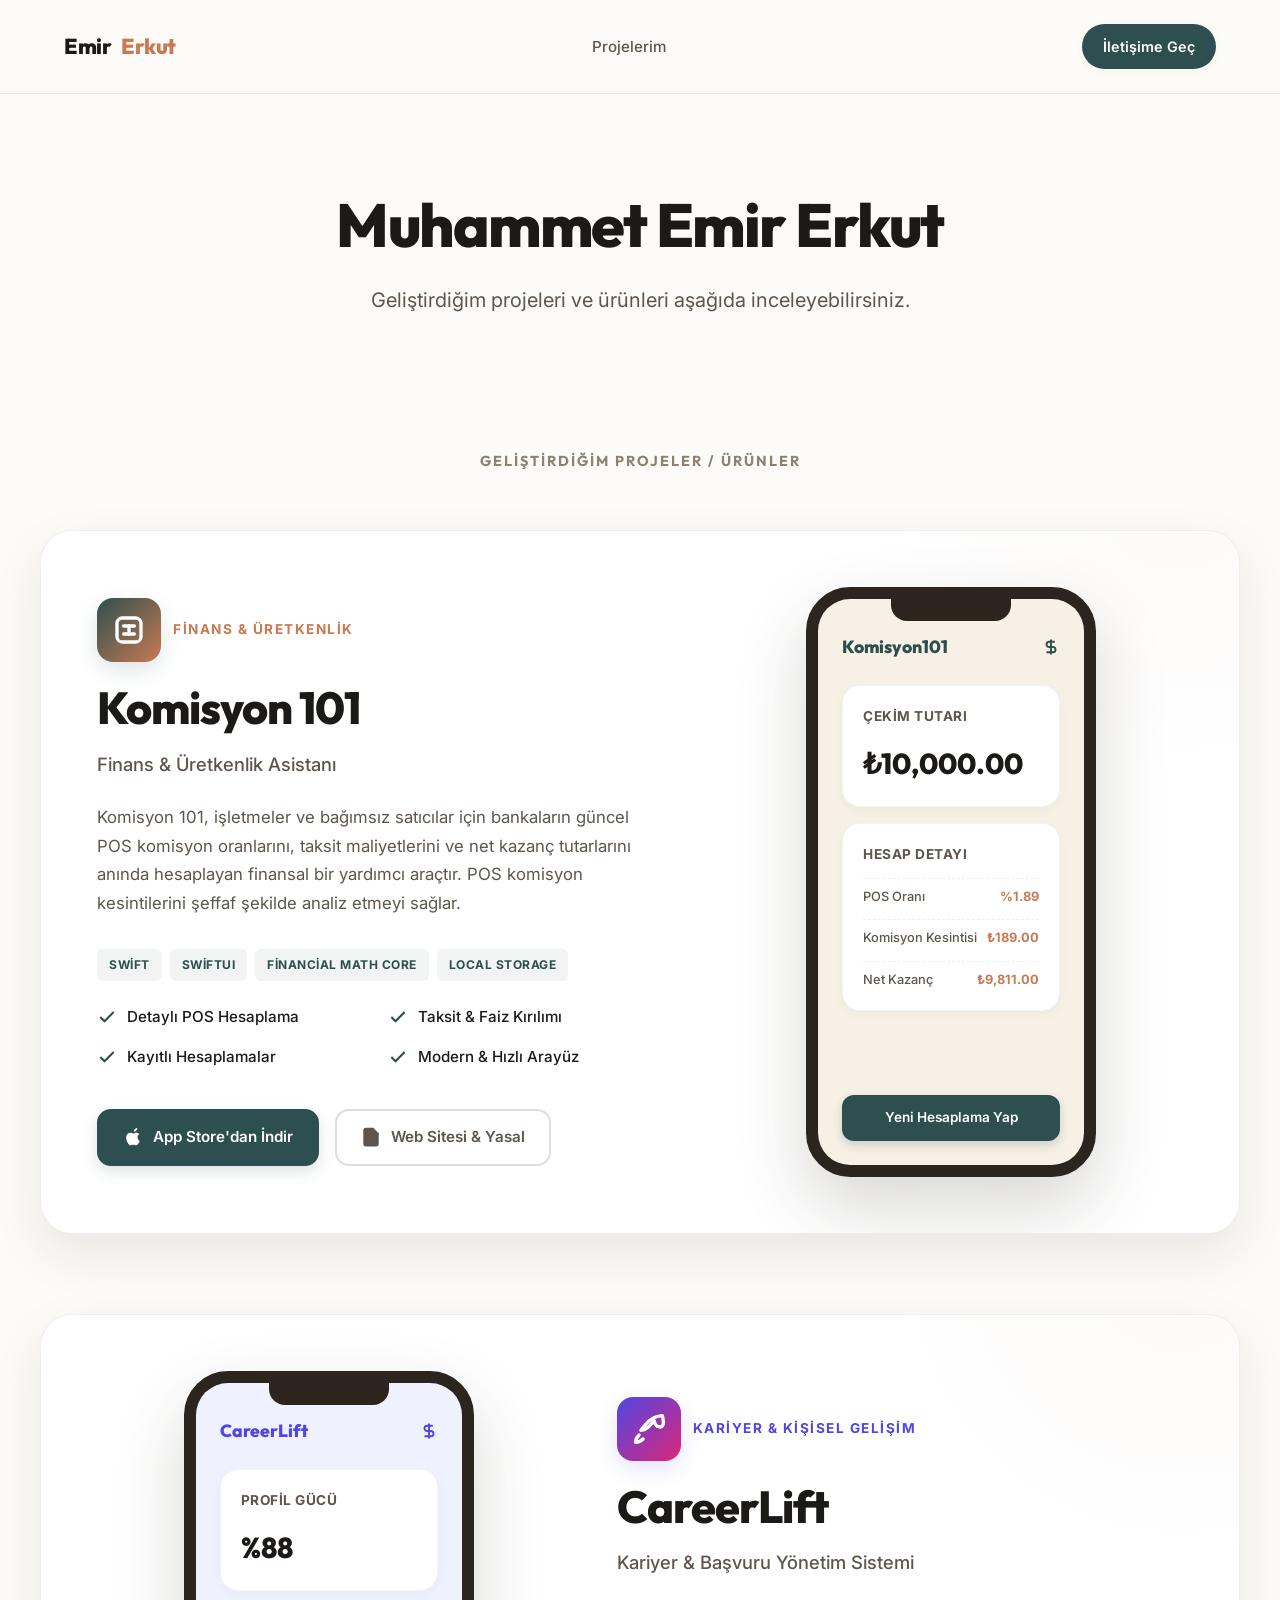
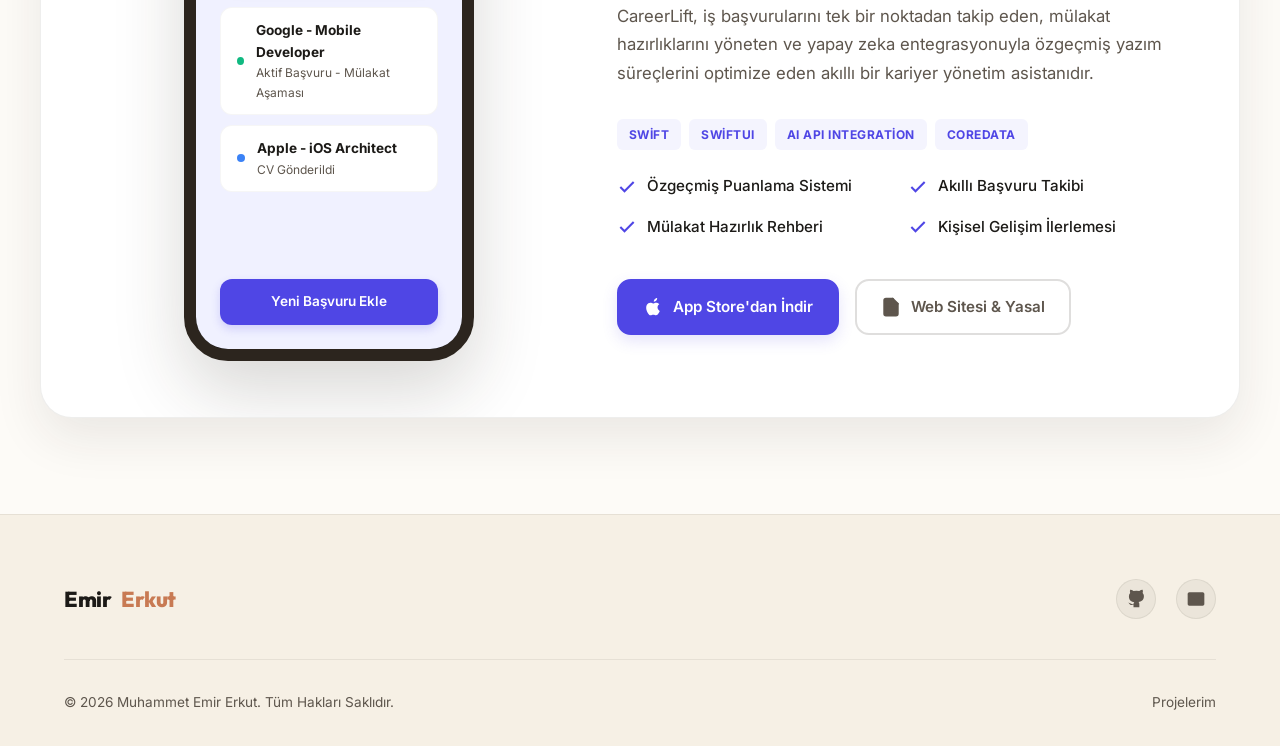
==== index.html @ 809c64ca "style: remove skills section to achieve name-only minimal portfolio" ====
<!DOCTYPE html>
<html lang="tr">

<head>
    <meta charset="UTF-8">
    <meta name="viewport" content="width=device-width, initial-scale=1.0">
    <meta name="description"
        content="Muhammet Emir Erkut - Mobil Uygulama Geliştirici Portalı. Komisyon 101 ve CareerLift uygulamalarımı burada inceleyin.">
    <title>Muhammet Emir Erkut - Mobil Uygulama Vitrini</title>
    <link rel="stylesheet" href="style.css">
</head>

<body>

    <!-- Header & Navigation -->
    <header>
        <div class="container nav-wrapper">
            <a href="#" class="logo">
                Emir<span>Erkut</span>
            </a>
            <nav>
                <ul>
                    <li><a href="#projects">Projelerim</a></li>
                </ul>
            </nav>
            <a href="mailto:erkutmuhammetemir@gmail.com" class="btn-contact">
                İletişime Geç
            </a>
        </div>
    </header>

    <!-- Hero Section -->
    <section class="hero">
        <div class="container">
            <h1>Muhammet Emir Erkut</h1>
            <p>Geliştirdiğim projeleri ve ürünleri aşağıda inceleyebilirsiniz.</p>
        </div>
    </section>



    <!-- Showcase Section for alternating Apps -->
    <section id="projects" class="container showcase-section">
        <h2 class="section-label">Geliştirdiğim Projeler / Ürünler</h2>

        <!-- App 1: Komisyon 101 -->
        <div id="komisyon" class="showcase-card">
            <div class="showcase-content">
                <div class="app-meta">
                    <div class="app-icon-wrapper komisyon">
                        <svg viewBox="0 0 24 24">
                            <rect x="3" y="3" width="18" height="18" rx="4" fill="none" stroke="#ffffff"
                                stroke-width="2.5" />
                            <line x1="8" y1="9" x2="16" y2="9" stroke="#ffffff" stroke-width="2.5"
                                stroke-linecap="round" />
                            <line x1="8" y1="15" x2="16" y2="15" stroke="#ffffff" stroke-width="2.5"
                                stroke-linecap="round" />
                            <line x1="12" y1="9" x2="12" y2="15" stroke="#ffffff" stroke-width="2.5"
                                stroke-linecap="round" />
                        </svg>
                    </div>
                    <span class="app-category komisyon">Finans & Üretkenlik</span>
                </div>

                <h2>Komisyon 101</h2>
                <p class="app-tagline">Finans & Üretkenlik Asistanı</p>
                <p class="app-description">Komisyon 101, işletmeler ve bağımsız satıcılar için bankaların güncel POS komisyon oranlarını, taksit maliyetlerini ve net kazanç tutarlarını anında hesaplayan finansal bir yardımcı araçtır. POS komisyon kesintilerini şeffaf şekilde analiz etmeyi sağlar.</p>
                <div class="tech-badges">
                    <span class="tech-badge komisyon">Swift</span>
                    <span class="tech-badge komisyon">SwiftUI</span>
                    <span class="tech-badge komisyon">Financial Math Core</span>
                    <span class="tech-badge komisyon">Local Storage</span>
                </div>

                <div class="features-list">
                    <div class="feature-item komisyon">
                        <svg viewBox="0 0 24 24">
                            <polyline points="20 6 9 17 4 12" />
                        </svg>
                        Detaylı POS Hesaplama
                    </div>
                    <div class="feature-item komisyon">
                        <svg viewBox="0 0 24 24">
                            <polyline points="20 6 9 17 4 12" />
                        </svg>
                        Taksit & Faiz Kırılımı
                    </div>
                    <div class="feature-item komisyon">
                        <svg viewBox="0 0 24 24">
                            <polyline points="20 6 9 17 4 12" />
                        </svg>
                        Kayıtlı Hesaplamalar
                    </div>
                    <div class="feature-item komisyon">
                        <svg viewBox="0 0 24 24">
                            <polyline points="20 6 9 17 4 12" />
                        </svg>
                        Modern & Hızlı Arayüz
                    </div>
                </div>

                <div class="app-actions">
                    <a href="https://apps.apple.com/tr/app/e-ticaret-komisyon-hesaplama/id6758906305?l=tr" target="_blank" rel="noopener noreferrer" class="btn-action primary komisyon" id="komisyon-appstore">
                        <svg viewBox="0 0 24 24">
                            <path
                                d="M18.71 19.5c-.83 1.24-1.71 2.45-3.05 2.47-1.34.03-1.77-.79-3.29-.79-1.53 0-2 .77-3.27.82-1.31.05-2.3-1.32-3.14-2.53C4.25 17 2.94 12.45 4.7 9.39c.87-1.52 2.43-2.48 4.12-2.51 1.28-.02 2.5.87 3.29.87.78 0 2.26-1.07 3.81-.91.65.03 2.47.26 3.64 1.98-.09.06-2.17 1.28-2.15 3.81.03 3.02 2.65 4.03 2.68 4.04-.03.07-.42 1.44-1.38 2.83M15.97 4.17c.66-.81 1.11-1.93.99-3.06-1 .04-2.22.67-2.94 1.5-.64.74-1.2 1.88-1.05 2.99 1.11.09 2.27-.58 3-1.43z" />
                        </svg>
                        <span>App Store'dan İndir</span>
                    </a>
                    <a href="komisyon/" target="_blank" rel="noopener noreferrer" class="btn-action secondary komisyon" id="komisyon-legal">
                        <svg viewBox="0 0 24 24" fill="none" stroke="currentColor" stroke-width="2.5"
                            stroke-linecap="round" stroke-linejoin="round">
                            <path d="M14 2H6a2 2 0 0 0-2 2v16a2 2 0 0 0 2 2h12a2 2 0 0 0 2-2V8z" />
                            <polyline points="14 2 14 8 20 8" />
                            <line x1="16" y1="13" x2="8" y2="13" />
                            <line x1="16" y1="17" x2="8" y2="17" />
                            <polyline points="10 9 9 9 8 9" />
                        </svg>
                        <span>Web Sitesi & Yasal</span>
                    </a>
                </div>
            </div>

            <div class="showcase-preview">
                <div class="device-mockup">
                    <div class="device-notch"></div>
                    <div class="device-screen komisyon">
                        <div class="mock-ui-header">
                            <span class="mock-ui-logo komisyon">Komisyon101</span>
                            <svg width="18" height="18" viewBox="0 0 24 24" fill="none" stroke="var(--accent-komisyon)"
                                stroke-width="2.5">
                                <path d="M12 2v20M17 5H9.5a3.5 3.5 0 0 0 0 7h5a3.5 3.5 0 0 1 0 7H6" />
                            </svg>
                        </div>

                        <div class="mock-ui-card">
                            <span class="mock-ui-title">Çekim Tutarı</span>
                            <div class="mock-ui-value">₺10,000.00</div>
                        </div>

                        <div class="mock-ui-card">
                            <span class="mock-ui-title">Hesap Detayı</span>
                            <div class="mock-ui-row komisyon">
                                <span>POS Oranı</span>
                                <span>%1.89</span>
                            </div>
                            <div class="mock-ui-row komisyon">
                                <span>Komisyon Kesintisi</span>
                                <span>₺189.00</span>
                            </div>
                            <div class="mock-ui-row komisyon">
                                <span>Net Kazanç</span>
                                <span>₺9,811.00</span>
                            </div>
                        </div>

                        <div class="mock-ui-button komisyon">Yeni Hesaplama Yap</div>
                    </div>
                </div>
            </div>
        </div>

        <!-- App 2: CareerLift -->
        <div id="careerlift" class="showcase-card reverse">
            <div class="showcase-content">
                <div class="app-meta">
                    <div class="app-icon-wrapper lift">
                        <!-- Custom soaring rocket / career lift SVG -->
                        <svg viewBox="0 0 24 24">
                            <path
                                d="M4.5 16.5c-1.5 1.5-2.5 3.5-2.5 5.5C4 22 6 21 7.5 19.5M22 2s-6.5.5-10.5 4.5S6 13 6 13s3.5-.5 5.5-2.5S16 6 16 6s.5 4.5 4.5 4.5S22 2 22 2z"
                                fill="none" stroke="#ffffff" stroke-width="2.5" stroke-linecap="round"
                                stroke-linejoin="round" />
                        </svg>
                    </div>
                    <span class="app-category lift">Kariyer & Kişisel Gelişim</span>
                </div>

                <h2>CareerLift</h2>
                <p class="app-tagline">Kariyer & Başvuru Yönetim Sistemi</p>
                <p class="app-description">CareerLift, iş başvurularını tek bir noktadan takip eden, mülakat hazırlıklarını yöneten ve yapay zeka entegrasyonuyla özgeçmiş yazım süreçlerini optimize eden akıllı bir kariyer yönetim asistanıdır.</p>
                <div class="tech-badges">
                    <span class="tech-badge lift">Swift</span>
                    <span class="tech-badge lift">SwiftUI</span>
                    <span class="tech-badge lift">AI API Integration</span>
                    <span class="tech-badge lift">CoreData</span>
                </div>

                <div class="features-list">
                    <div class="feature-item lift">
                        <svg viewBox="0 0 24 24">
                            <polyline points="20 6 9 17 4 12" />
                        </svg>
                        Özgeçmiş Puanlama Sistemi
                    </div>
                    <div class="feature-item lift">
                        <svg viewBox="0 0 24 24">
                            <polyline points="20 6 9 17 4 12" />
                        </svg>
                        Akıllı Başvuru Takibi
                    </div>
                    <div class="feature-item lift">
                        <svg viewBox="0 0 24 24">
                            <polyline points="20 6 9 17 4 12" />
                        </svg>
                        Mülakat Hazırlık Rehberi
                    </div>
                    <div class="feature-item lift">
                        <svg viewBox="0 0 24 24">
                            <polyline points="20 6 9 17 4 12" />
                        </svg>
                        Kişisel Gelişim İlerlemesi
                    </div>
                </div>

                <div class="app-actions">
                    <a href="https://apps.apple.com/tr/app/careerlift/id6754268399?l=tr" target="_blank" rel="noopener noreferrer" class="btn-action primary lift" id="careerlift-appstore">
                        <svg viewBox="0 0 24 24">
                            <path
                                d="M18.71 19.5c-.83 1.24-1.71 2.45-3.05 2.47-1.34.03-1.77-.79-3.29-.79-1.53 0-2 .77-3.27.82-1.31.05-2.3-1.32-3.14-2.53C4.25 17 2.94 12.45 4.7 9.39c.87-1.52 2.43-2.48 4.12-2.51 1.28-.02 2.5.87 3.29.87.78 0 2.26-1.07 3.81-.91.65.03 2.47.26 3.64 1.98-.09.06-2.17 1.28-2.15 3.81.03 3.02 2.65 4.03 2.68 4.04-.03.07-.42 1.44-1.38 2.83M15.97 4.17c.66-.81 1.11-1.93.99-3.06-1 .04-2.22.67-2.94 1.5-.64.74-1.2 1.88-1.05 2.99 1.11.09 2.27-.58 3-1.43z" />
                        </svg>
                        <span>App Store'dan İndir</span>
                    </a>
                    <a href="career/" target="_blank" rel="noopener noreferrer" class="btn-action secondary lift" id="careerlift-legal">
                        <svg viewBox="0 0 24 24" fill="none" stroke="currentColor" stroke-width="2.5"
                            stroke-linecap="round" stroke-linejoin="round">
                            <path d="M14 2H6a2 2 0 0 0-2 2v16a2 2 0 0 0 2 2h12a2 2 0 0 0 2-2V8z" />
                            <polyline points="14 2 14 8 20 8" />
                            <line x1="16" y1="13" x2="8" y2="13" />
                            <line x1="16" y1="17" x2="8" y2="17" />
                            <polyline points="10 9 9 9 8 9" />
                        </svg>
                        <span>Web Sitesi & Yasal</span>
                    </a>
                </div>
            </div>

            <div class="showcase-preview">
                <div class="device-mockup">
                    <div class="device-notch"></div>
                    <div class="device-screen lift">
                        <div class="mock-ui-header">
                            <span class="mock-ui-logo lift">CareerLift</span>
                            <svg width="18" height="18" viewBox="0 0 24 24" fill="none" stroke="var(--accent-lift)"
                                stroke-width="2.5">
                                <path d="M12 2v20M17 5H9.5a3.5 3.5 0 0 0 0 7h5a3.5 3.5 0 0 1 0 7H6" />
                            </svg>
                        </div>

                        <div class="mock-ui-card">
                            <span class="mock-ui-title">Profil Gücü</span>
                            <div class="mock-ui-value">%88</div>
                        </div>

                        <div class="mock-ui-list">
                            <div class="mock-ui-list-item">
                                <div class="mock-ui-badge green"></div>
                                <div class="mock-ui-list-text">
                                    <span>Google - Mobile Developer</span>
                                    <span>Aktif Başvuru - Mülakat Aşaması</span>
                                </div>
                            </div>
                            <div class="mock-ui-list-item">
                                <div class="mock-ui-badge blue"></div>
                                <div class="mock-ui-list-text">
                                    <span>Apple - iOS Architect</span>
                                    <span>CV Gönderildi</span>
                                </div>
                            </div>
                        </div>

                        <div class="mock-ui-button lift">Yeni Başvuru Ekle</div>
                    </div>
                </div>
            </div>
        </div>
    </section>

    <!-- Footer -->
    <footer>
        <div class="container">
            <div class="footer-main">
                <div class="footer-logo">
                    Emir<span>Erkut</span>
                </div>
                <div class="social-links">
                    <a href="https://github.com/MuhammetEmirErkut" target="_blank" class="social-icon"
                        aria-label="GitHub">
                        <svg viewBox="0 0 24 24">
                            <path
                                d="M9 19c-5 1.5-5-2.5-7-3m14 6v-3.87a3.37 3.37 0 0 0-.94-2.61c3.14-.35 6.44-1.54 6.44-7A5.44 5.44 0 0 0 20 4.77 5.07 5.07 0 0 0 19.91 1S18.73.65 16 2.48a13.38 13.38 0 0 0-7 0C6.27.65 5.09 1 5.09 1A5.07 5.07 0 0 0 5 4.77a5.44 5.44 0 0 0-1.5 3.78c0 5.42 3.3 6.61 6.44 7A3.37 3.37 0 0 0 9 18.13V22" />
                        </svg>
                    </a>
                    <a href="mailto:erkutmuhammetemir@gmail.com" class="social-icon" aria-label="Email">
                        <svg viewBox="0 0 24 24">
                            <path d="M4 4h16c1.1 0 2 .9 2 2v12c0 1.1-.9 2-2 2H4c-1.1 0-2-.9-2-2V6c0-1.1.9-2 2-2z" />
                            <polyline points="22,6 12,13 2,6" />
                        </svg>
                    </a>
                </div>
            </div>
            <div class="footer-bottom">
                <p>&copy; 2026 Muhammet Emir Erkut. Tüm Hakları Saklıdır.</p>
                <div class="footer-links">
                    <a href="#projects">Projelerim</a>
                </div>
            </div>
        </div>
    </footer>

    <!-- Smooth Scroll JavaScript (Keeps URL clean and hash-free) -->
    <script>
        document.querySelectorAll('a[href^="#"]').forEach(anchor => {
            anchor.addEventListener('click', function (e) {
                e.preventDefault();
                const targetId = this.getAttribute('href');
                if (targetId === '#') {
                    window.scrollTo({
                        top: 0,
                        behavior: 'smooth'
                    });
                } else {
                    const targetElement = document.querySelector(targetId);
                    if (targetElement) {
                        targetElement.scrollIntoView({
                            behavior: 'smooth'
                        });
                    }
                }
            });
        });
    </script>
</body>

</html>
---- style.css ----
@import url('https://fonts.googleapis.com/css2?family=Inter:wght@300;400;500;600;700&family=Outfit:wght@400;500;600;700;800&display=swap');

:root {
    /* Color Palette */
    --bg-base: #fdfbf7;
    --bg-surface: #f6f0e5;
    --bg-card: #ffffff;
    --text-primary: #1c1a17;
    --text-secondary: #5e564d;
    --text-muted: #8c8172;
    
    /* App 1: Komisyon Accent */
    --accent-komisyon: #2e4f4f;
    --accent-komisyon-hover: #1e3535;
    --terracotta-komisyon: #c87a53;
    
    /* App 2: CareerLift Accent */
    --accent-lift: #4f46e5;
    --accent-lift-hover: #3730a3;
    --pink-lift: #db2777;
    
    --border: rgba(44, 38, 28, 0.08);
    --border-hover: rgba(44, 38, 28, 0.15);
    
    /* Phone Mockup Frame Color (Bronze-Slate instead of harsh black) */
    --phone-frame: #2c251e;
    
    /* Fonts */
    --font-heading: 'Outfit', -apple-system, BlinkMacSystemFont, "Segoe UI", Roboto, Helvetica, Arial, sans-serif;
    --font-body: 'Inter', -apple-system, BlinkMacSystemFont, "Segoe UI", Roboto, Helvetica, Arial, sans-serif;
    
    /* Shadow System */
    --shadow-sm: 0 2px 8px rgba(44, 38, 28, 0.04);
    --shadow-md: 0 10px 30px rgba(44, 38, 28, 0.06);
    --shadow-lg: 0 20px 50px rgba(44, 38, 28, 0.09);
    
    /* Animations */
    --transition-smooth: all 0.5s cubic-bezier(0.16, 1, 0.3, 1);
    --transition-bounce: all 0.6s cubic-bezier(0.34, 1.56, 0.64, 1);
}

/* Reset */
*, *::before, *::after {
    box-sizing: border-box;
    margin: 0;
    padding: 0;
}

body {
    background-color: var(--bg-base);
    color: var(--text-primary);
    font-family: var(--font-body);
    line-height: 1.6;
    overflow-x: hidden;
    -webkit-font-smoothing: antialiased;
}

/* Typography & Headings */
h1, h2, h3, h4, h5, h6 {
    font-family: var(--font-heading);
    font-weight: 700;
    color: var(--text-primary);
    line-height: 1.25;
}

a {
    color: inherit;
    text-decoration: none;
    transition: var(--transition-smooth);
}

/* Layout Utilities */
.container {
    max-width: 1200px;
    margin: 0 auto;
    padding: 0 24px;
}

/* Navigation Header */
header {
    padding: 24px 0;
    position: sticky;
    top: 0;
    background-color: rgba(253, 251, 247, 0.85);
    backdrop-filter: blur(12px);
    -webkit-backdrop-filter: blur(12px);
    z-index: 100;
    border-bottom: 1px solid var(--border);
    transition: var(--transition-smooth);
}

.nav-wrapper {
    display: flex;
    justify-content: space-between;
    align-items: center;
}

.logo {
    display: flex;
    align-items: center;
    gap: 10px;
    font-family: var(--font-heading);
    font-weight: 800;
    font-size: 1.35rem;
    letter-spacing: -0.5px;
    color: var(--text-primary);
}

.logo span {
    color: var(--terracotta-komisyon);
}

nav ul {
    list-style: none;
    display: flex;
    gap: 32px;
}

nav a {
    font-weight: 500;
    font-size: 0.95rem;
    color: var(--text-secondary);
    position: relative;
    padding: 6px 0;
}

nav a::after {
    content: '';
    position: absolute;
    bottom: 0;
    left: 0;
    width: 0;
    height: 2px;
    background-color: var(--terracotta-komisyon);
    transition: var(--transition-smooth);
}

nav a:hover {
    color: var(--text-primary);
}

nav a:hover::after {
    width: 100%;
}

.btn-contact {
    display: inline-flex;
    align-items: center;
    justify-content: center;
    padding: 10px 20px;
    border-radius: 99px;
    font-weight: 600;
    font-size: 0.9rem;
    background-color: var(--accent-komisyon);
    color: #ffffff;
    border: 1px solid transparent;
    cursor: pointer;
    box-shadow: var(--shadow-sm);
}

.btn-contact:hover {
    background-color: var(--accent-komisyon-hover);
    transform: translateY(-2px);
    box-shadow: var(--shadow-md);
}

/* Hero Section */
.hero {
    padding: 96px 0 64px 0;
    text-align: center;
    position: relative;
}

.hero-badge {
    display: inline-flex;
    align-items: center;
    gap: 8px;
    padding: 8px 18px;
    border-radius: 99px;
    background-color: var(--bg-surface);
    border: 1px solid var(--border);
    font-size: 0.85rem;
    font-weight: 600;
    color: var(--terracotta-komisyon);
    margin-bottom: 24px;
    animation: float 4s ease-in-out infinite;
}

.hero h1 {
    font-size: 3.8rem;
    font-weight: 800;
    letter-spacing: -1.5px;
    max-width: 850px;
    margin: 0 auto 24px auto;
    color: var(--text-primary);
    line-height: 1.15;
}

.hero h1 span {
    background: linear-gradient(135deg, var(--accent-komisyon) 0%, var(--accent-lift) 100%);
    -webkit-background-clip: text;
    -webkit-text-fill-color: transparent;
}

.hero p {
    font-size: 1.25rem;
    color: var(--text-secondary);
    max-width: 620px;
    margin: 0 auto 40px auto;
    font-weight: 400;
}

/* Showcase Section */
.showcase-section {
    padding: 32px 0 96px 0;
    display: flex;
    flex-direction: column;
    gap: 80px;
}

.section-label {
    text-align: center;
    font-size: 0.9rem;
    font-weight: 700;
    text-transform: uppercase;
    letter-spacing: 2px;
    color: var(--text-muted);
    margin-bottom: -20px;
}

.showcase-card {
    background: var(--bg-card);
    border: 1px solid var(--border);
    border-radius: 32px;
    padding: 56px;
    box-shadow: var(--shadow-lg);
    display: grid;
    grid-template-columns: 1.1fr 0.9fr;
    gap: 56px;
    align-items: center;
    position: relative;
    overflow: hidden;
    transition: var(--transition-smooth);
}

.showcase-card:hover {
    transform: translateY(-4px);
    box-shadow: 0 30px 60px rgba(44, 38, 28, 0.12);
    border-color: var(--border-hover);
}

/* Card background subtle decoration */
.showcase-card::before {
    content: '';
    position: absolute;
    top: -50%;
    right: -20%;
    width: 600px;
    height: 600px;
    border-radius: 50%;
    background: radial-gradient(circle, rgba(200, 122, 83, 0.04) 0%, rgba(255, 255, 255, 0) 70%);
    pointer-events: none;
}

/* Reverse card styling */
.showcase-card.reverse {
    grid-template-columns: 0.9fr 1.1fr;
}

.showcase-card.reverse .showcase-content {
    order: 2;
}

.showcase-card.reverse .showcase-preview {
    order: 1;
}

.app-meta {
    display: flex;
    align-items: center;
    gap: 12px;
    margin-bottom: 20px;
}

.app-icon-wrapper {
    width: 64px;
    height: 64px;
    border-radius: 16px;
    display: flex;
    align-items: center;
    justify-content: center;
    box-shadow: 0 8px 20px rgba(44, 38, 28, 0.08);
}

/* Custom theme icons */
.app-icon-wrapper.komisyon {
    background: linear-gradient(135deg, var(--accent-komisyon) 0%, var(--terracotta-komisyon) 100%);
    box-shadow: 0 8px 20px rgba(46, 79, 79, 0.15);
}

.app-icon-wrapper.lift {
    background: linear-gradient(135deg, var(--accent-lift) 0%, var(--pink-lift) 100%);
    box-shadow: 0 8px 20px rgba(79, 70, 229, 0.15);
}

.app-icon-wrapper svg {
    width: 32px;
    height: 32px;
    fill: #ffffff;
}

.app-category {
    font-weight: 700;
    font-size: 0.85rem;
    text-transform: uppercase;
    letter-spacing: 1.5px;
}

.app-category.komisyon {
    color: var(--terracotta-komisyon);
}

.app-category.lift {
    color: var(--accent-lift);
}

.showcase-content h2 {
    font-size: 2.8rem;
    font-weight: 800;
    letter-spacing: -1px;
    margin-bottom: 16px;
    line-height: 1.15;
}

.app-tagline {
    font-size: 1.15rem;
    color: var(--text-secondary);
    margin-bottom: 24px;
    font-weight: 500;
}

.app-description {
    font-size: 1.05rem;
    color: var(--text-secondary);
    margin-bottom: 32px;
    line-height: 1.7;
}

.features-list {
    margin-bottom: 40px;
    display: grid;
    grid-template-columns: 1fr 1fr;
    gap: 16px;
}

.feature-item {
    display: flex;
    align-items: center;
    gap: 10px;
    font-size: 0.95rem;
    color: var(--text-primary);
    font-weight: 500;
}

.feature-item svg {
    width: 20px;
    height: 20px;
    fill: none;
    stroke-width: 2.5;
}

.feature-item.komisyon svg {
    stroke: var(--accent-komisyon);
}

.feature-item.lift svg {
    stroke: var(--accent-lift);
}

/* Action Container side-by-side Button Layout */
.app-actions {
    display: flex;
    gap: 16px;
    flex-wrap: wrap;
}

.btn-action {
    display: inline-flex;
    align-items: center;
    justify-content: center;
    gap: 10px;
    padding: 14px 24px;
    border-radius: 14px;
    font-weight: 600;
    font-size: 0.95rem;
    transition: var(--transition-smooth);
    min-width: 210px;
    border: 2px solid transparent;
}

.btn-action svg {
    width: 20px;
    height: 20px;
    fill: currentColor;
}

/* Komisyon 101 Buttons (Outlined primary design to remove dark block look) */
.btn-action.primary.komisyon {
    border-color: var(--accent-komisyon);
    background-color: var(--accent-komisyon);
    color: #ffffff;
    box-shadow: 0 6px 15px rgba(46, 79, 79, 0.15);
}

.btn-action.primary.komisyon:hover {
    background-color: transparent;
    color: var(--accent-komisyon);
    transform: translateY(-2px);
    box-shadow: var(--shadow-md);
}

.btn-action.secondary.komisyon {
    border-color: var(--border-hover);
    background-color: transparent;
    color: var(--text-secondary);
}

.btn-action.secondary.komisyon:hover {
    border-color: var(--accent-komisyon);
    background-color: rgba(46, 79, 79, 0.04);
    color: var(--accent-komisyon);
    transform: translateY(-2px);
}

/* CareerLift Buttons */
.btn-action.primary.lift {
    border-color: var(--accent-lift);
    background-color: var(--accent-lift);
    color: #ffffff;
    box-shadow: 0 6px 15px rgba(79, 70, 229, 0.15);
}

.btn-action.primary.lift:hover {
    background-color: transparent;
    color: var(--accent-lift);
    transform: translateY(-2px);
    box-shadow: var(--shadow-md);
}

.btn-action.secondary.lift {
    border-color: var(--border-hover);
    background-color: transparent;
    color: var(--text-secondary);
}

.btn-action.secondary.lift:hover {
    border-color: var(--accent-lift);
    background-color: rgba(79, 70, 229, 0.04);
    color: var(--accent-lift);
    transform: translateY(-2px);
}

/* Simulated App Device Preview */
.showcase-preview {
    display: flex;
    justify-content: center;
    position: relative;
}

.device-mockup {
    width: 290px;
    height: 590px;
    background: #000000;
    border: 12px solid var(--phone-frame);
    border-radius: 44px;
    position: relative;
    box-shadow: 0 30px 70px rgba(44, 38, 28, 0.18);
    overflow: hidden;
}

/* Dynamic screen visual */
.device-screen {
    width: 100%;
    height: 100%;
    display: flex;
    flex-direction: column;
    padding: 24px;
    font-family: var(--font-body);
}

.device-screen.komisyon {
    background-color: var(--bg-surface);
}

.device-screen.lift {
    background-color: #f0f1ff;
}

.device-notch {
    width: 120px;
    height: 22px;
    background-color: var(--phone-frame);
    border-bottom-left-radius: 16px;
    border-bottom-right-radius: 16px;
    position: absolute;
    top: 0;
    left: 50%;
    transform: translateX(-50%);
    z-index: 10;
}

/* UI Simulation Inside Phone (Komisyon 101) */
.mock-ui-header {
    display: flex;
    justify-content: space-between;
    align-items: center;
    margin-top: 10px;
    margin-bottom: 24px;
}

.mock-ui-logo {
    font-family: var(--font-heading);
    font-weight: 800;
    font-size: 1.1rem;
}

.mock-ui-logo.komisyon {
    color: var(--accent-komisyon);
}

.mock-ui-logo.lift {
    color: var(--accent-lift);
}

.mock-ui-card {
    background: #ffffff;
    border-radius: 18px;
    padding: 20px;
    border: 1px solid rgba(44, 38, 28, 0.05);
    box-shadow: 0 4px 12px rgba(44, 38, 28, 0.03);
    margin-bottom: 16px;
    display: flex;
    flex-direction: column;
    gap: 12px;
}

.mock-ui-title {
    font-size: 0.85rem;
    font-weight: 700;
    color: var(--text-secondary);
    text-transform: uppercase;
    letter-spacing: 0.5px;
}

.mock-ui-value {
    font-size: 1.8rem;
    font-weight: 800;
    color: var(--text-primary);
    font-family: var(--font-heading);
}

.mock-ui-row {
    display: flex;
    justify-content: space-between;
    font-size: 0.8rem;
    color: var(--text-secondary);
    font-weight: 500;
    border-top: 1px dashed rgba(44, 38, 28, 0.08);
    padding-top: 8px;
}

.mock-ui-row.komisyon span:last-child {
    font-weight: 700;
    color: var(--terracotta-komisyon);
}

.mock-ui-button {
    color: #ffffff;
    text-align: center;
    padding: 12px;
    border-radius: 12px;
    font-size: 0.85rem;
    font-weight: 600;
    margin-top: auto;
}

.mock-ui-button.komisyon {
    background-color: var(--accent-komisyon);
    box-shadow: 0 4px 10px rgba(46, 79, 79, 0.2);
}

.mock-ui-button.lift {
    background-color: var(--accent-lift);
    box-shadow: 0 4px 10px rgba(79, 70, 229, 0.2);
}

/* UI Simulation Inside Phone (CareerLift) */
.mock-ui-list {
    display: flex;
    flex-direction: column;
    gap: 10px;
}

.mock-ui-list-item {
    background: #ffffff;
    border-radius: 12px;
    padding: 12px 16px;
    border: 1px solid rgba(44, 38, 28, 0.04);
    display: flex;
    align-items: center;
    gap: 12px;
}

.mock-ui-badge {
    width: 8px;
    height: 8px;
    border-radius: 50%;
}

.mock-ui-badge.blue {
    background-color: #3b82f6;
}

.mock-ui-badge.green {
    background-color: #10b981;
}

.mock-ui-badge.purple {
    background-color: #8b5cf6;
}

.mock-ui-list-text {
    display: flex;
    flex-direction: column;
}

.mock-ui-list-text span:first-child {
    font-size: 0.85rem;
    font-weight: 700;
    color: var(--text-primary);
}

.mock-ui-list-text span:last-child {
    font-size: 0.75rem;
    color: var(--text-secondary);
}

/* Footer Section - Refactored to light theme to eliminate heavy blackness */
footer {
    background-color: var(--bg-surface);
    color: var(--text-primary);
    padding: 64px 0 32px 0;
    border-top: 1px solid var(--border);
}

.footer-main {
    display: flex;
    justify-content: space-between;
    align-items: center;
    border-bottom: 1px solid var(--border);
    padding-bottom: 40px;
    margin-bottom: 32px;
}

.footer-logo {
    display: flex;
    align-items: center;
    gap: 10px;
    font-family: var(--font-heading);
    font-weight: 800;
    font-size: 1.35rem;
    letter-spacing: -0.5px;
}

.footer-logo span {
    color: var(--terracotta-komisyon);
}

.social-links {
    display: flex;
    gap: 20px;
}

.social-icon {
    width: 40px;
    height: 40px;
    border-radius: 50%;
    background-color: rgba(44, 38, 28, 0.05);
    display: flex;
    align-items: center;
    justify-content: center;
    color: var(--text-secondary);
    transition: var(--transition-smooth);
    border: 1px solid var(--border);
}

.social-icon svg {
    width: 20px;
    height: 20px;
    fill: currentColor;
}

.social-icon:hover {
    background-color: var(--accent-komisyon);
    border-color: var(--accent-komisyon);
    color: #ffffff;
    transform: translateY(-3px);
}

.footer-bottom {
    display: flex;
    justify-content: space-between;
    align-items: center;
    font-size: 0.85rem;
    color: var(--text-secondary);
}

.footer-links {
    display: flex;
    gap: 24px;
}

.footer-links a:hover {
    color: var(--text-primary);
}

/* Keyframes & Animations */
@keyframes float {
    0%, 100% {
        transform: translateY(0);
    }
    50% {
        transform: translateY(-6px);
    }
}

/* Responsive Breakpoints */
@media (max-width: 1024px) {
    .showcase-card, .showcase-card.reverse {
        grid-template-columns: 1fr;
        padding: 40px;
        gap: 40px;
    }
    
    .showcase-card.reverse .showcase-content {
        order: 1;
    }
    
    .showcase-card.reverse .showcase-preview {
        order: 2;
    }
    
    .showcase-preview {
        order: 2;
    }
    
    .showcase-content {
        order: 1;
    }
}

@media (max-width: 768px) {
    .hero h1 {
        font-size: 2.6rem;
    }
    
    nav {
        display: none;
    }
    
    .features-list {
        grid-template-columns: 1fr;
    }
    
    .footer-main {
        flex-direction: column;
        gap: 30px;
        text-align: center;
    }
    
    .footer-bottom {
        flex-direction: column;
        gap: 16px;
        text-align: center;
    }
    
    .app-actions {
        flex-direction: column;
        align-items: stretch;
    }
    
    .btn-action {
        width: 100%;
        min-width: 0;
    }
}

/* Project Tech Stack Badges */
.tech-badges {
    display: flex;
    flex-wrap: wrap;
    gap: 8px;
    margin-bottom: 24px;
}
.tech-badge {
    font-size: 0.75rem;
    font-weight: 700;
    padding: 6px 12px;
    border-radius: 6px;
    text-transform: uppercase;
    letter-spacing: 0.5px;
}
.tech-badge.komisyon {
    background-color: rgba(46, 79, 79, 0.06);
    color: var(--accent-komisyon);
}
.tech-badge.lift {
    background-color: rgba(79, 70, 229, 0.06);
    color: var(--accent-lift);
}
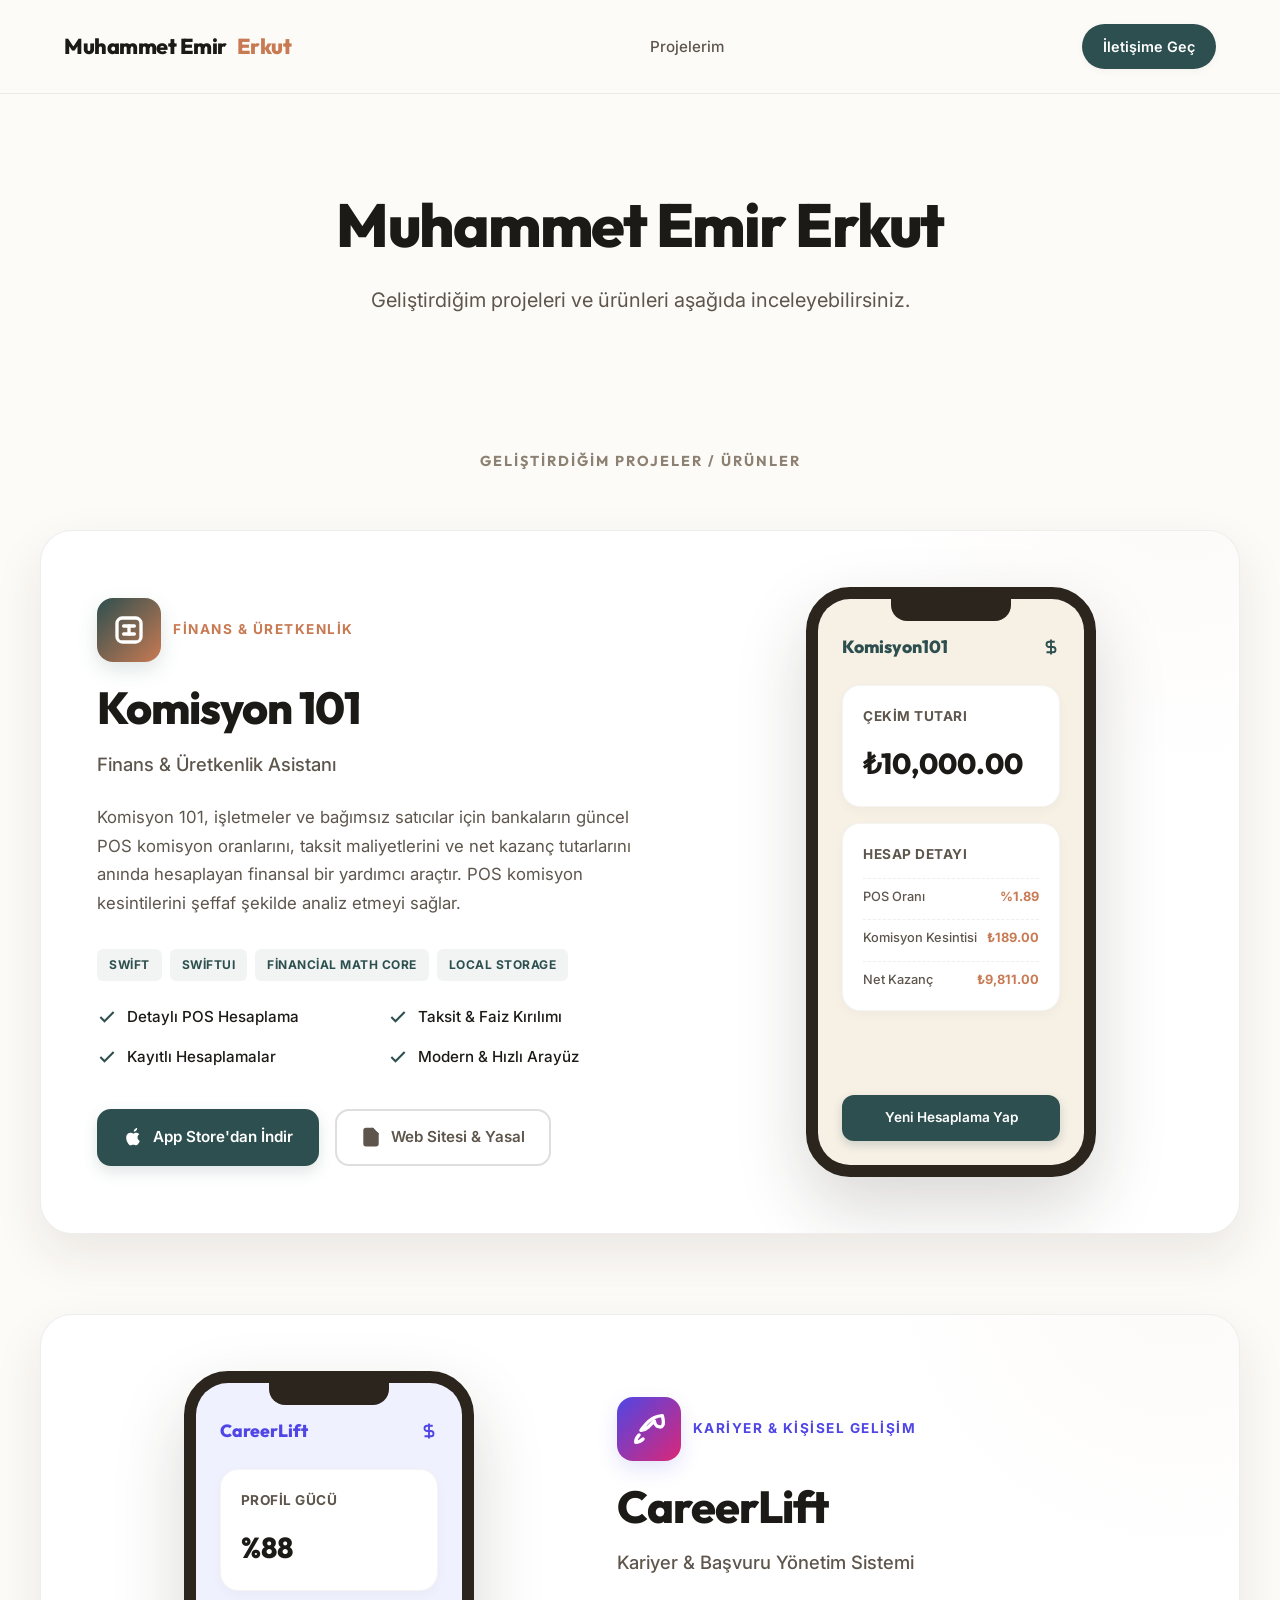
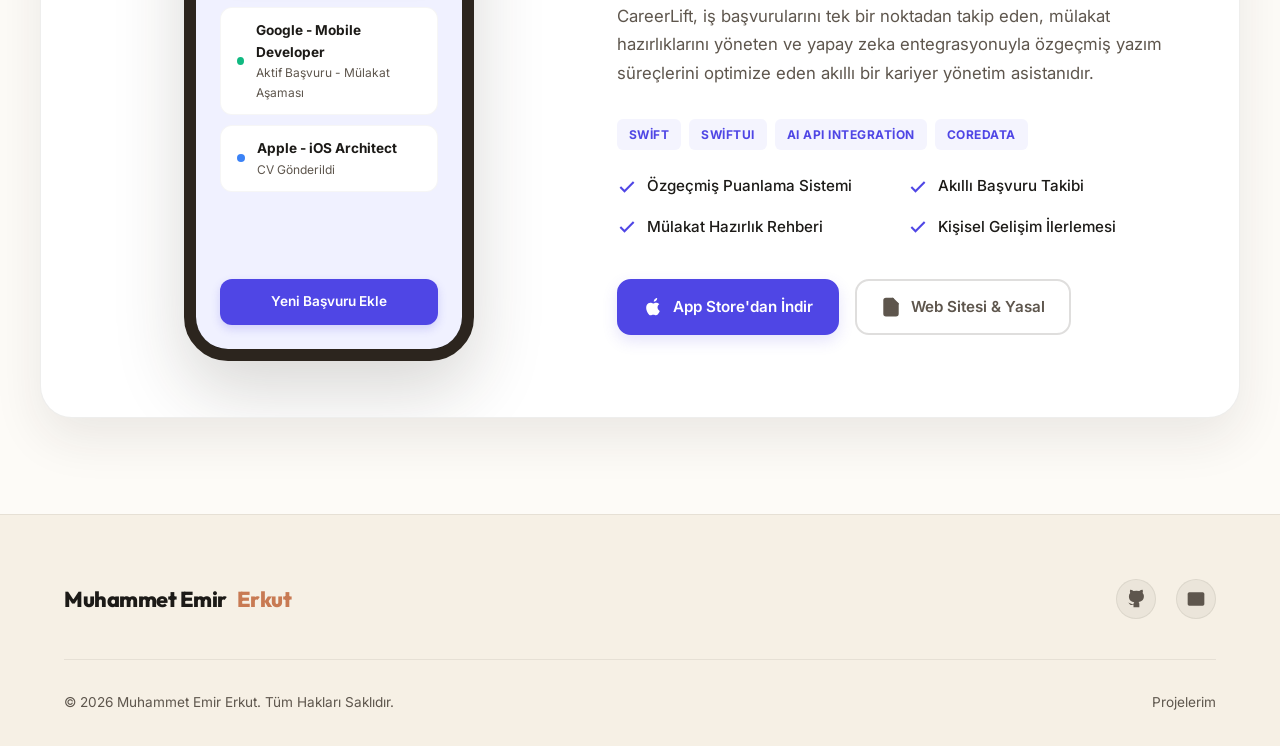
==== commit d95fdc92: "style: update header and footer logo brand names to Muhammet Emir Erkut" ====
--- a/index.html
+++ b/index.html
@@ -16,7 +16,7 @@
     <header>
         <div class="container nav-wrapper">
             <a href="#" class="logo">
-                Emir<span>Erkut</span>
+                Muhammet Emir<span>Erkut</span>
             </a>
             <nav>
                 <ul>
@@ -281,7 +281,7 @@
         <div class="container">
             <div class="footer-main">
                 <div class="footer-logo">
-                    Emir<span>Erkut</span>
+                    Muhammet Emir<span>Erkut</span>
                 </div>
                 <div class="social-links">
                     <a href="https://github.com/MuhammetEmirErkut" target="_blank" class="social-icon"
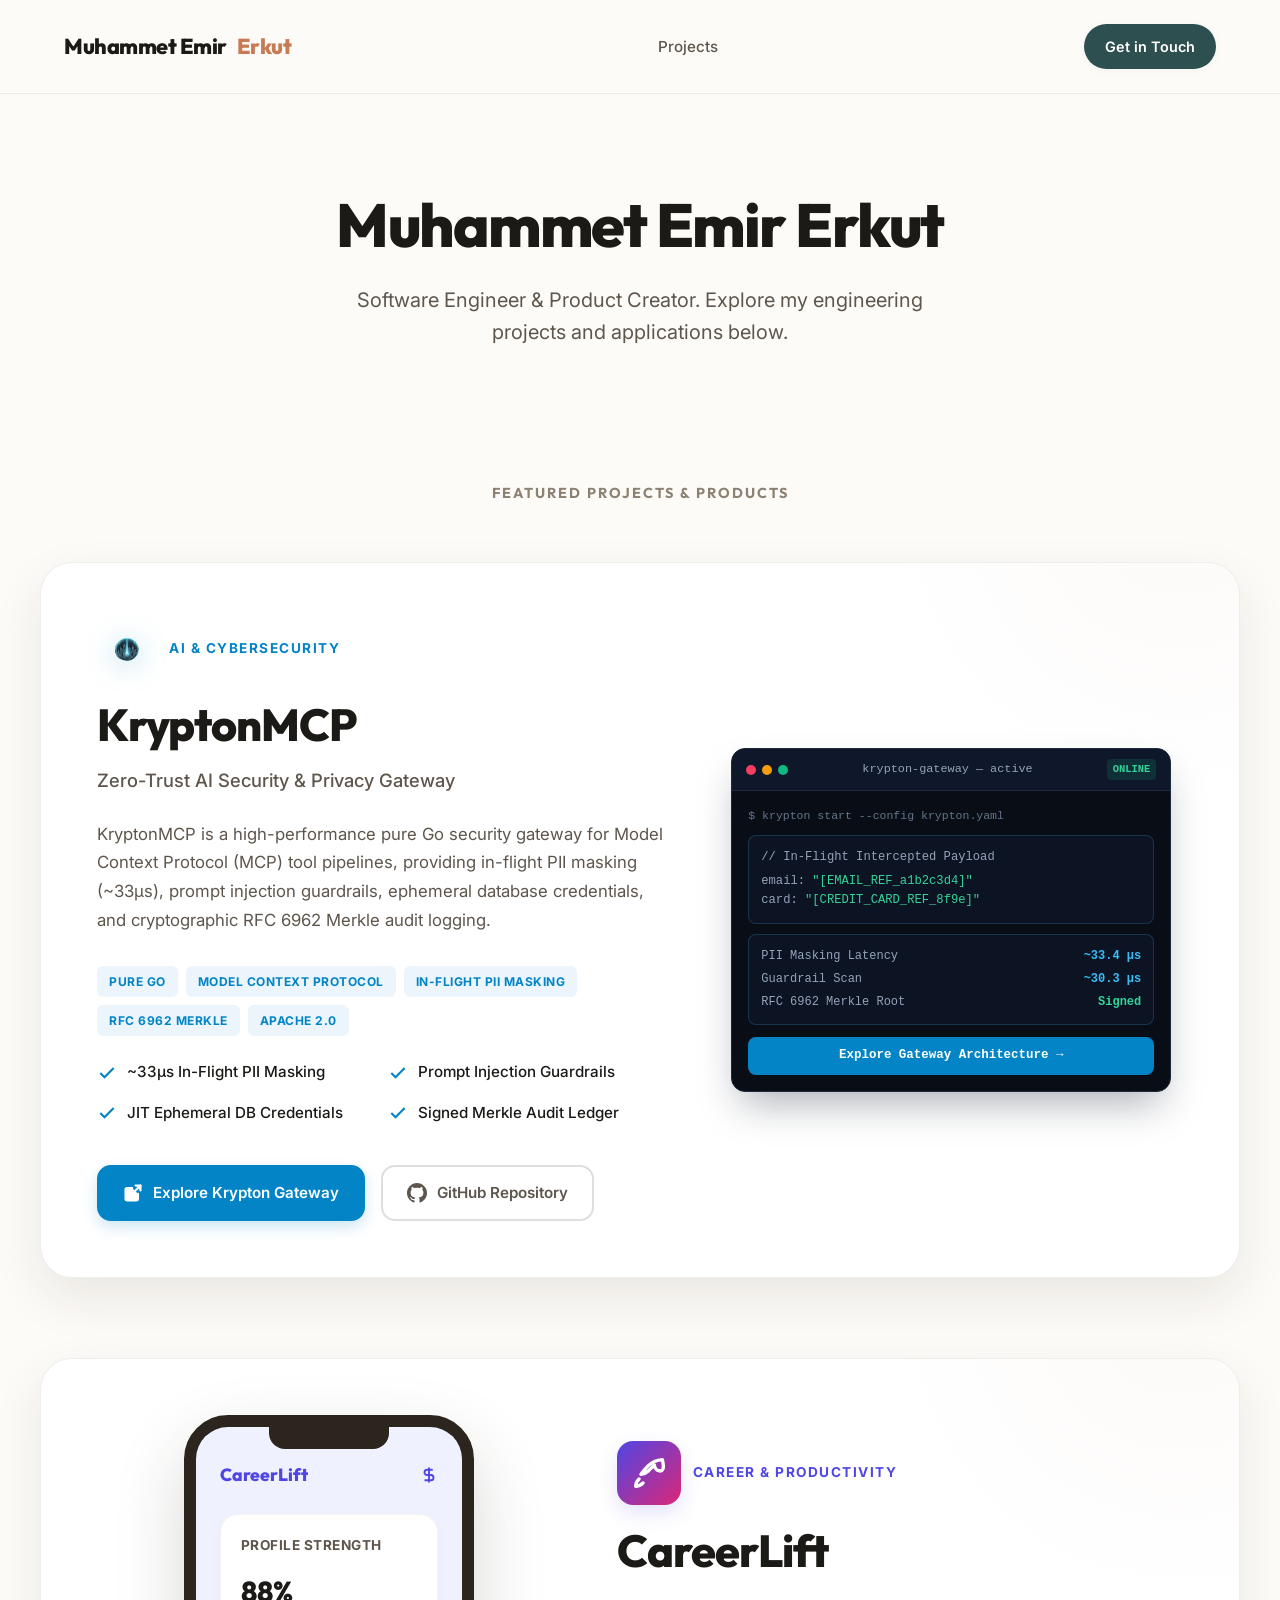
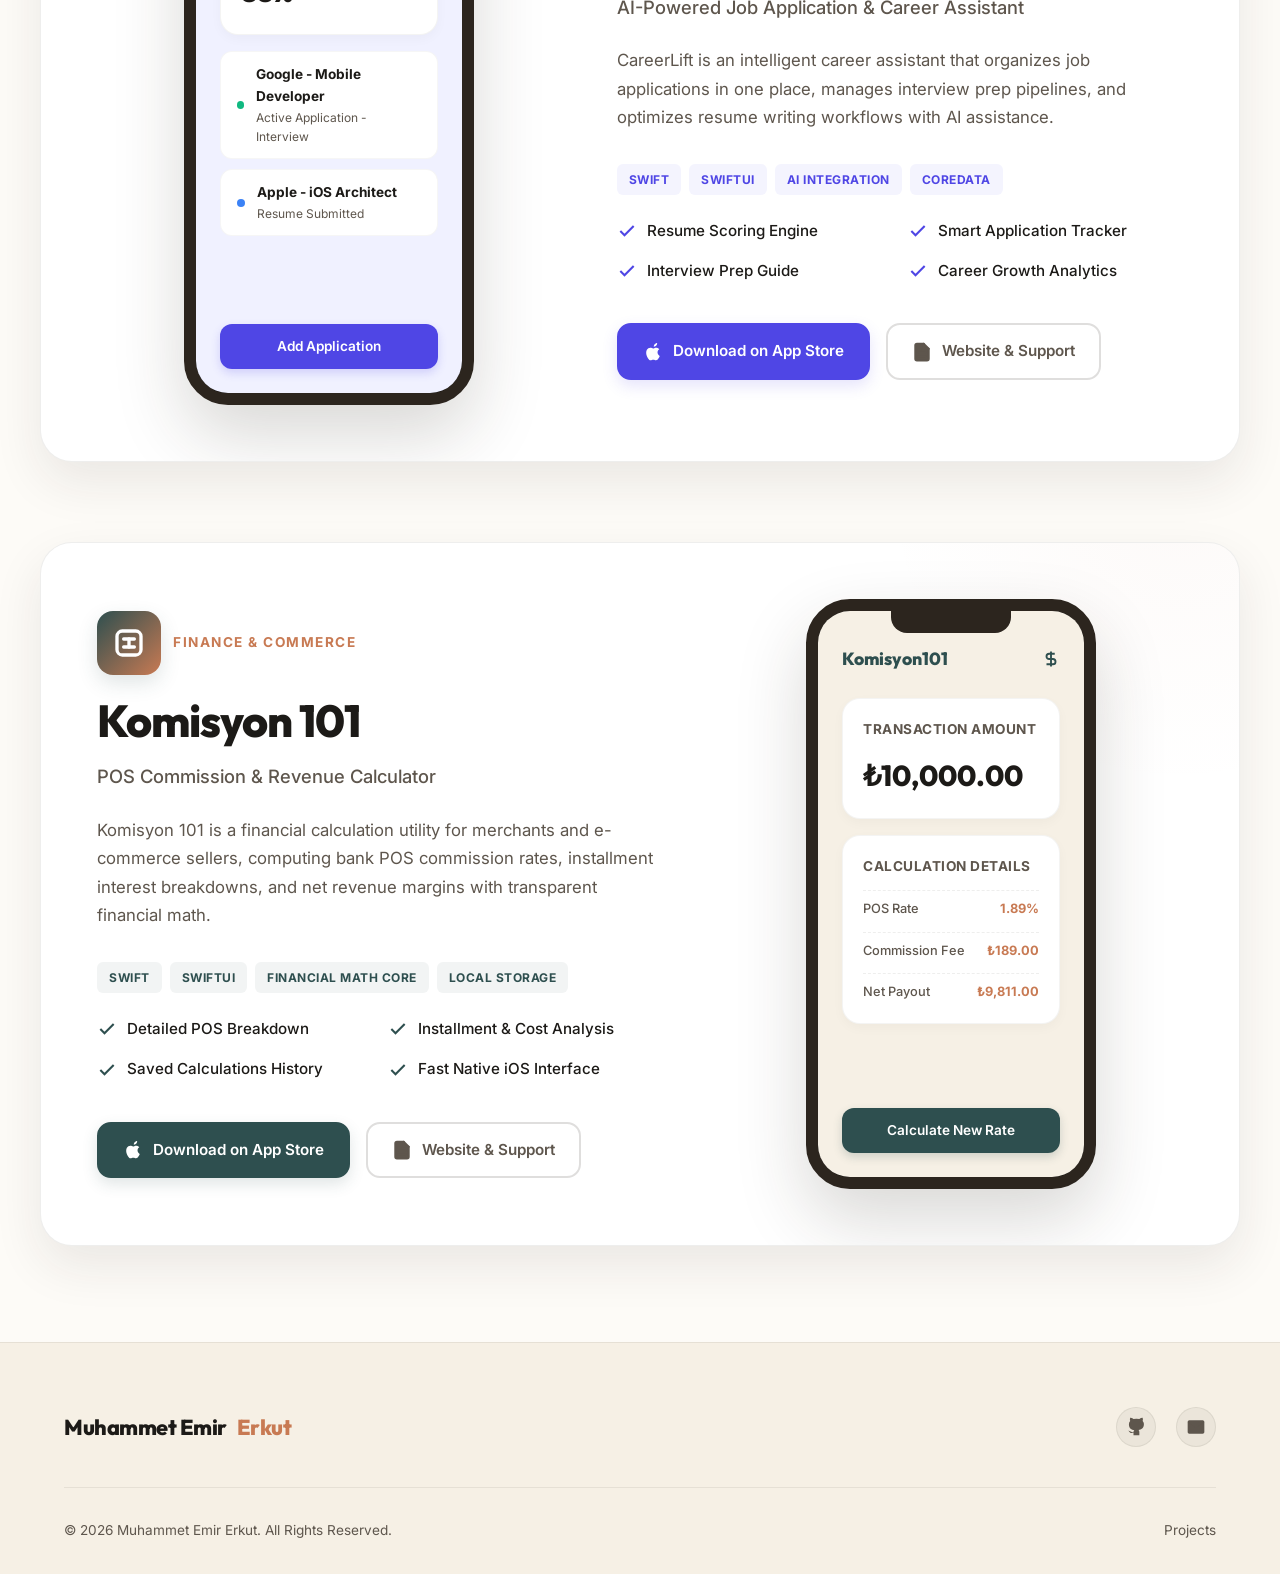
==== commit b5741f41: "Add KryptonMCP landing page, desktop terminal showcase, globalize website to English and standardize" ====
--- a/index.html
+++ b/index.html
@@ -1,12 +1,12 @@
 <!DOCTYPE html>
-<html lang="tr">
+<html lang="en">
 
 <head>
     <meta charset="UTF-8">
     <meta name="viewport" content="width=device-width, initial-scale=1.0">
     <meta name="description"
-        content="Muhammet Emir Erkut - Mobil Uygulama Geliştirici Portalı. Komisyon 101 ve CareerLift uygulamalarımı burada inceleyin.">
-    <title>Muhammet Emir Erkut - Mobil Uygulama Vitrini</title>
+        content="Muhammet Emir Erkut - Software Engineer & Product Creator. Explore KryptonMCP, CareerLift, and Komisyon 101.">
+    <title>Muhammet Emir Erkut — Software Engineer & Product Showcase</title>
     <link rel="stylesheet" href="style.css">
 </head>
 
@@ -20,11 +20,11 @@
             </a>
             <nav>
                 <ul>
-                    <li><a href="#projects">Projelerim</a></li>
+                    <li><a href="#projects">Projects</a></li>
                 </ul>
             </nav>
-            <a href="mailto:erkutmuhammetemir@gmail.com" class="btn-contact">
-                İletişime Geç
+            <a href="mailto:muhammetemir.erkut@gmail.com" class="btn-contact">
+                Get in Touch
             </a>
         </div>
     </header>
@@ -33,17 +33,238 @@
     <section class="hero">
         <div class="container">
             <h1>Muhammet Emir Erkut</h1>
-            <p>Geliştirdiğim projeleri ve ürünleri aşağıda inceleyebilirsiniz.</p>
+            <p>Software Engineer & Product Creator. Explore my engineering projects and applications below.</p>
         </div>
     </section>
-
-
 
     <!-- Showcase Section for alternating Apps -->
     <section id="projects" class="container showcase-section">
-        <h2 class="section-label">Geliştirdiğim Projeler / Ürünler</h2>
-
-        <!-- App 1: Komisyon 101 -->
+        <h2 class="section-label">Featured Projects & Products</h2>
+
+        <!-- App 1: KryptonMCP (Flagship Open Source) -->
+        <div id="krypton" class="showcase-card">
+            <div class="showcase-content">
+                <div class="app-meta">
+                    <div class="app-icon-wrapper krypton-clean">
+                        <img src="assets/krypton_logo.png" alt="Krypton Logo" class="krypton-logo-big">
+                    </div>
+                    <span class="app-category krypton">AI & Cybersecurity</span>
+                </div>
+
+                <h2>KryptonMCP</h2>
+                <p class="app-tagline">Zero-Trust AI Security & Privacy Gateway</p>
+                <p class="app-description">KryptonMCP is a high-performance pure Go security gateway for Model Context Protocol (MCP) tool pipelines, providing in-flight PII masking (~33μs), prompt injection guardrails, ephemeral database credentials, and cryptographic RFC 6962 Merkle audit logging.</p>
+                <div class="tech-badges">
+                    <span class="tech-badge krypton">Pure Go</span>
+                    <span class="tech-badge krypton">Model Context Protocol</span>
+                    <span class="tech-badge krypton">In-Flight PII Masking</span>
+                    <span class="tech-badge krypton">RFC 6962 Merkle</span>
+                    <span class="tech-badge krypton">Apache 2.0</span>
+                </div>
+
+                <div class="features-list">
+                    <div class="feature-item krypton">
+                        <svg viewBox="0 0 24 24">
+                            <polyline points="20 6 9 17 4 12" />
+                        </svg>
+                        ~33μs In-Flight PII Masking
+                    </div>
+                    <div class="feature-item krypton">
+                        <svg viewBox="0 0 24 24">
+                            <polyline points="20 6 9 17 4 12" />
+                        </svg>
+                        Prompt Injection Guardrails
+                    </div>
+                    <div class="feature-item krypton">
+                        <svg viewBox="0 0 24 24">
+                            <polyline points="20 6 9 17 4 12" />
+                        </svg>
+                        JIT Ephemeral DB Credentials
+                    </div>
+                    <div class="feature-item krypton">
+                        <svg viewBox="0 0 24 24">
+                            <polyline points="20 6 9 17 4 12" />
+                        </svg>
+                        Signed Merkle Audit Ledger
+                    </div>
+                </div>
+
+                <div class="app-actions">
+                    <a href="krypton/" class="btn-action primary krypton" id="krypton-landing">
+                        <svg viewBox="0 0 24 24" fill="none" stroke="currentColor" stroke-width="2.5" stroke-linecap="round" stroke-linejoin="round">
+                            <path d="M18 13v6a2 2 0 0 1-2 2H5a2 2 0 0 1-2-2V8a2 2 0 0 1 2-2h6"></path>
+                            <polyline points="15 3 21 3 21 9"></polyline>
+                            <line x1="10" y1="14" x2="21" y2="3"></line>
+                        </svg>
+                        <span>Explore Krypton Gateway</span>
+                    </a>
+                    <a href="https://github.com/MuhammetEmirErkut/krypton-mcp" target="_blank" rel="noopener noreferrer" class="btn-action secondary krypton" id="krypton-github">
+                        <svg viewBox="0 0 24 24" fill="currentColor">
+                            <path d="M12 0c-6.626 0-12 5.373-12 12 0 5.302 3.438 9.8 8.207 11.387.599.111.793-.261.793-.577v-2.234c-3.338.726-4.033-1.416-4.033-1.416-.546-1.387-1.333-1.756-1.333-1.756-1.089-.745.083-.729.083-.729 1.205.084 1.839 1.237 1.839 1.237 1.07 1.834 2.807 1.304 3.492.997.107-.775.418-1.305.762-1.604-2.665-.305-5.467-1.334-5.467-5.931 0-1.311.469-2.381 1.236-3.221-.124-.303-.535-1.524.117-3.176 0 0 1.008-.322 3.301 1.23.957-.266 1.983-.399 3.003-.404 1.02.005 2.047.138 3.006.404 2.291-1.552 3.297-1.23 3.297-1.23.653 1.653.242 2.874.118 3.176.77.84 1.235 1.911 1.235 3.221 0 4.609-2.807 5.624-5.479 5.921.43.372.823 1.102.823 2.222v3.293c0 .319.192.694.801.576 4.765-1.589 8.199-6.086 8.199-11.386 0-6.627-5.373-12-12-12z"/>
+                        </svg>
+                        <span>GitHub Repository</span>
+                    </a>
+                </div>
+            </div>
+
+            <div class="showcase-preview">
+                <div class="terminal-mockup">
+                    <div class="terminal-mockup-header">
+                        <div class="terminal-mockup-dots">
+                            <span class="terminal-mockup-dot red"></span>
+                            <span class="terminal-mockup-dot yellow"></span>
+                            <span class="terminal-mockup-dot green"></span>
+                        </div>
+                        <span class="terminal-mockup-title">krypton-gateway — active</span>
+                        <span class="terminal-mockup-badge">ONLINE</span>
+                    </div>
+
+                    <div class="terminal-mockup-body">
+                        <div style="font-size: 0.72rem; color: #64748b; margin-bottom: 6px;">$ krypton start --config krypton.yaml</div>
+                        
+                        <div class="terminal-mockup-box">
+                            <div style="color: #94a3b8; margin-bottom: 4px;">// In-Flight Intercepted Payload</div>
+                            <div><span style="color: #94a3b8;">email: </span><span style="color: #34d399;">"[EMAIL_REF_a1b2c3d4]"</span></div>
+                            <div><span style="color: #94a3b8;">card: </span><span style="color: #34d399;">"[CREDIT_CARD_REF_8f9e]"</span></div>
+                        </div>
+
+                        <div class="terminal-mockup-box" style="margin-bottom: 0;">
+                            <div class="terminal-mockup-row">
+                                <span style="color: #94a3b8;">PII Masking Latency</span>
+                                <span style="color: #38bdf8; font-weight: 700;">~33.4 μs</span>
+                            </div>
+                            <div class="terminal-mockup-row">
+                                <span style="color: #94a3b8;">Guardrail Scan</span>
+                                <span style="color: #38bdf8; font-weight: 700;">~30.3 μs</span>
+                            </div>
+                            <div class="terminal-mockup-row">
+                                <span style="color: #94a3b8;">RFC 6962 Merkle Root</span>
+                                <span style="color: #34d399; font-weight: 700;">Signed</span>
+                            </div>
+                        </div>
+
+                        <a href="krypton/" class="terminal-mockup-btn">Explore Gateway Architecture →</a>
+                    </div>
+                </div>
+            </div>
+        </div>
+
+        <!-- App 2: CareerLift -->
+        <div id="careerlift" class="showcase-card reverse">
+            <div class="showcase-content">
+                <div class="app-meta">
+                    <div class="app-icon-wrapper lift">
+                        <!-- Custom soaring rocket / career lift SVG -->
+                        <svg viewBox="0 0 24 24">
+                            <path
+                                d="M4.5 16.5c-1.5 1.5-2.5 3.5-2.5 5.5C4 22 6 21 7.5 19.5M22 2s-6.5.5-10.5 4.5S6 13 6 13s3.5-.5 5.5-2.5S16 6 16 6s.5 4.5 4.5 4.5S22 2 22 2z"
+                                fill="none" stroke="#ffffff" stroke-width="2.5" stroke-linecap="round"
+                                stroke-linejoin="round" />
+                        </svg>
+                    </div>
+                    <span class="app-category lift">Career & Productivity</span>
+                </div>
+
+                <h2>CareerLift</h2>
+                <p class="app-tagline">AI-Powered Job Application & Career Assistant</p>
+                <p class="app-description">CareerLift is an intelligent career assistant that organizes job applications in one place, manages interview prep pipelines, and optimizes resume writing workflows with AI assistance.</p>
+                <div class="tech-badges">
+                    <span class="tech-badge lift">Swift</span>
+                    <span class="tech-badge lift">SwiftUI</span>
+                    <span class="tech-badge lift">AI Integration</span>
+                    <span class="tech-badge lift">CoreData</span>
+                </div>
+
+                <div class="features-list">
+                    <div class="feature-item lift">
+                        <svg viewBox="0 0 24 24">
+                            <polyline points="20 6 9 17 4 12" />
+                        </svg>
+                        Resume Scoring Engine
+                    </div>
+                    <div class="feature-item lift">
+                        <svg viewBox="0 0 24 24">
+                            <polyline points="20 6 9 17 4 12" />
+                        </svg>
+                        Smart Application Tracker
+                    </div>
+                    <div class="feature-item lift">
+                        <svg viewBox="0 0 24 24">
+                            <polyline points="20 6 9 17 4 12" />
+                        </svg>
+                        Interview Prep Guide
+                    </div>
+                    <div class="feature-item lift">
+                        <svg viewBox="0 0 24 24">
+                            <polyline points="20 6 9 17 4 12" />
+                        </svg>
+                        Career Growth Analytics
+                    </div>
+                </div>
+
+                <div class="app-actions">
+                    <a href="https://apps.apple.com/tr/app/careerlift/id6754268399?l=en" target="_blank" rel="noopener noreferrer" class="btn-action primary lift" id="careerlift-appstore">
+                        <svg viewBox="0 0 24 24">
+                            <path
+                                d="M18.71 19.5c-.83 1.24-1.71 2.45-3.05 2.47-1.34.03-1.77-.79-3.29-.79-1.53 0-2 .77-3.27.82-1.31.05-2.3-1.32-3.14-2.53C4.25 17 2.94 12.45 4.7 9.39c.87-1.52 2.43-2.48 4.12-2.51 1.28-.02 2.5.87 3.29.87.78 0 2.26-1.07 3.81-.91.65.03 2.47.26 3.64 1.98-.09.06-2.17 1.28-2.15 3.81.03 3.02 2.65 4.03 2.68 4.04-.03.07-.42 1.44-1.38 2.83M15.97 4.17c.66-.81 1.11-1.93.99-3.06-1 .04-2.22.67-2.94 1.5-.64.74-1.2 1.88-1.05 2.99 1.11.09 2.27-.58 3-1.43z" />
+                        </svg>
+                        <span>Download on App Store</span>
+                    </a>
+                    <a href="career/" class="btn-action secondary lift" id="careerlift-legal">
+                        <svg viewBox="0 0 24 24" fill="none" stroke="currentColor" stroke-width="2.5"
+                            stroke-linecap="round" stroke-linejoin="round">
+                            <path d="M14 2H6a2 2 0 0 0-2 2v16a2 2 0 0 0 2 2h12a2 2 0 0 0 2-2V8z" />
+                            <polyline points="14 2 14 8 20 8" />
+                            <line x1="16" y1="13" x2="8" y2="13" />
+                            <line x1="16" y1="17" x2="8" y2="17" />
+                            <polyline points="10 9 9 9 8 9" />
+                        </svg>
+                        <span>Website & Support</span>
+                    </a>
+                </div>
+            </div>
+
+            <div class="showcase-preview">
+                <div class="device-mockup">
+                    <div class="device-notch"></div>
+                    <div class="device-screen lift">
+                        <div class="mock-ui-header">
+                            <span class="mock-ui-logo lift">CareerLift</span>
+                            <svg width="18" height="18" viewBox="0 0 24 24" fill="none" stroke="var(--accent-lift)"
+                                stroke-width="2.5">
+                                <path d="M12 2v20M17 5H9.5a3.5 3.5 0 0 0 0 7h5a3.5 3.5 0 0 1 0 7H6" />
+                            </svg>
+                        </div>
+
+                        <div class="mock-ui-card">
+                            <span class="mock-ui-title">Profile Strength</span>
+                            <div class="mock-ui-value">88%</div>
+                        </div>
+
+                        <div class="mock-ui-list">
+                            <div class="mock-ui-list-item">
+                                <div class="mock-ui-badge green"></div>
+                                <div class="mock-ui-list-text">
+                                    <span>Google - Mobile Developer</span>
+                                    <span>Active Application - Interview</span>
+                                </div>
+                            </div>
+                            <div class="mock-ui-list-item">
+                                <div class="mock-ui-badge blue"></div>
+                                <div class="mock-ui-list-text">
+                                    <span>Apple - iOS Architect</span>
+                                    <span>Resume Submitted</span>
+                                </div>
+                            </div>
+                        </div>
+
+                        <div class="mock-ui-button lift">Add Application</div>
+                    </div>
+                </div>
+            </div>
+        </div>
+
+        <!-- App 3: Komisyon 101 -->
         <div id="komisyon" class="showcase-card">
             <div class="showcase-content">
                 <div class="app-meta">
@@ -59,12 +280,12 @@
                                 stroke-linecap="round" />
                         </svg>
                     </div>
-                    <span class="app-category komisyon">Finans & Üretkenlik</span>
+                    <span class="app-category komisyon">Finance & Commerce</span>
                 </div>
 
                 <h2>Komisyon 101</h2>
-                <p class="app-tagline">Finans & Üretkenlik Asistanı</p>
-                <p class="app-description">Komisyon 101, işletmeler ve bağımsız satıcılar için bankaların güncel POS komisyon oranlarını, taksit maliyetlerini ve net kazanç tutarlarını anında hesaplayan finansal bir yardımcı araçtır. POS komisyon kesintilerini şeffaf şekilde analiz etmeyi sağlar.</p>
+                <p class="app-tagline">POS Commission & Revenue Calculator</p>
+                <p class="app-description">Komisyon 101 is a financial calculation utility for merchants and e-commerce sellers, computing bank POS commission rates, installment interest breakdowns, and net revenue margins with transparent financial math.</p>
                 <div class="tech-badges">
                     <span class="tech-badge komisyon">Swift</span>
                     <span class="tech-badge komisyon">SwiftUI</span>
@@ -77,37 +298,37 @@
                         <svg viewBox="0 0 24 24">
                             <polyline points="20 6 9 17 4 12" />
                         </svg>
-                        Detaylı POS Hesaplama
+                        Detailed POS Breakdown
                     </div>
                     <div class="feature-item komisyon">
                         <svg viewBox="0 0 24 24">
                             <polyline points="20 6 9 17 4 12" />
                         </svg>
-                        Taksit & Faiz Kırılımı
+                        Installment & Cost Analysis
                     </div>
                     <div class="feature-item komisyon">
                         <svg viewBox="0 0 24 24">
                             <polyline points="20 6 9 17 4 12" />
                         </svg>
-                        Kayıtlı Hesaplamalar
+                        Saved Calculations History
                     </div>
                     <div class="feature-item komisyon">
                         <svg viewBox="0 0 24 24">
                             <polyline points="20 6 9 17 4 12" />
                         </svg>
-                        Modern & Hızlı Arayüz
+                        Fast Native iOS Interface
                     </div>
                 </div>
 
                 <div class="app-actions">
-                    <a href="https://apps.apple.com/tr/app/e-ticaret-komisyon-hesaplama/id6758906305?l=tr" target="_blank" rel="noopener noreferrer" class="btn-action primary komisyon" id="komisyon-appstore">
+                    <a href="https://apps.apple.com/tr/app/e-ticaret-komisyon-hesaplama/id6758906305?l=en" target="_blank" rel="noopener noreferrer" class="btn-action primary komisyon" id="komisyon-appstore">
                         <svg viewBox="0 0 24 24">
                             <path
                                 d="M18.71 19.5c-.83 1.24-1.71 2.45-3.05 2.47-1.34.03-1.77-.79-3.29-.79-1.53 0-2 .77-3.27.82-1.31.05-2.3-1.32-3.14-2.53C4.25 17 2.94 12.45 4.7 9.39c.87-1.52 2.43-2.48 4.12-2.51 1.28-.02 2.5.87 3.29.87.78 0 2.26-1.07 3.81-.91.65.03 2.47.26 3.64 1.98-.09.06-2.17 1.28-2.15 3.81.03 3.02 2.65 4.03 2.68 4.04-.03.07-.42 1.44-1.38 2.83M15.97 4.17c.66-.81 1.11-1.93.99-3.06-1 .04-2.22.67-2.94 1.5-.64.74-1.2 1.88-1.05 2.99 1.11.09 2.27-.58 3-1.43z" />
                         </svg>
-                        <span>App Store'dan İndir</span>
-                    </a>
-                    <a href="komisyon/" target="_blank" rel="noopener noreferrer" class="btn-action secondary komisyon" id="komisyon-legal">
+                        <span>Download on App Store</span>
+                    </a>
+                    <a href="komisyon/" class="btn-action secondary komisyon" id="komisyon-legal">
                         <svg viewBox="0 0 24 24" fill="none" stroke="currentColor" stroke-width="2.5"
                             stroke-linecap="round" stroke-linejoin="round">
                             <path d="M14 2H6a2 2 0 0 0-2 2v16a2 2 0 0 0 2 2h12a2 2 0 0 0 2-2V8z" />
@@ -116,7 +337,7 @@
                             <line x1="16" y1="17" x2="8" y2="17" />
                             <polyline points="10 9 9 9 8 9" />
                         </svg>
-                        <span>Web Sitesi & Yasal</span>
+                        <span>Website & Support</span>
                     </a>
                 </div>
             </div>
@@ -134,142 +355,27 @@
                         </div>
 
                         <div class="mock-ui-card">
-                            <span class="mock-ui-title">Çekim Tutarı</span>
+                            <span class="mock-ui-title">Transaction Amount</span>
                             <div class="mock-ui-value">₺10,000.00</div>
                         </div>
 
                         <div class="mock-ui-card">
-                            <span class="mock-ui-title">Hesap Detayı</span>
+                            <span class="mock-ui-title">Calculation Details</span>
                             <div class="mock-ui-row komisyon">
-                                <span>POS Oranı</span>
-                                <span>%1.89</span>
+                                <span>POS Rate</span>
+                                <span>1.89%</span>
                             </div>
                             <div class="mock-ui-row komisyon">
-                                <span>Komisyon Kesintisi</span>
+                                <span>Commission Fee</span>
                                 <span>₺189.00</span>
                             </div>
                             <div class="mock-ui-row komisyon">
-                                <span>Net Kazanç</span>
+                                <span>Net Payout</span>
                                 <span>₺9,811.00</span>
                             </div>
                         </div>
 
-                        <div class="mock-ui-button komisyon">Yeni Hesaplama Yap</div>
-                    </div>
-                </div>
-            </div>
-        </div>
-
-        <!-- App 2: CareerLift -->
-        <div id="careerlift" class="showcase-card reverse">
-            <div class="showcase-content">
-                <div class="app-meta">
-                    <div class="app-icon-wrapper lift">
-                        <!-- Custom soaring rocket / career lift SVG -->
-                        <svg viewBox="0 0 24 24">
-                            <path
-                                d="M4.5 16.5c-1.5 1.5-2.5 3.5-2.5 5.5C4 22 6 21 7.5 19.5M22 2s-6.5.5-10.5 4.5S6 13 6 13s3.5-.5 5.5-2.5S16 6 16 6s.5 4.5 4.5 4.5S22 2 22 2z"
-                                fill="none" stroke="#ffffff" stroke-width="2.5" stroke-linecap="round"
-                                stroke-linejoin="round" />
-                        </svg>
-                    </div>
-                    <span class="app-category lift">Kariyer & Kişisel Gelişim</span>
-                </div>
-
-                <h2>CareerLift</h2>
-                <p class="app-tagline">Kariyer & Başvuru Yönetim Sistemi</p>
-                <p class="app-description">CareerLift, iş başvurularını tek bir noktadan takip eden, mülakat hazırlıklarını yöneten ve yapay zeka entegrasyonuyla özgeçmiş yazım süreçlerini optimize eden akıllı bir kariyer yönetim asistanıdır.</p>
-                <div class="tech-badges">
-                    <span class="tech-badge lift">Swift</span>
-                    <span class="tech-badge lift">SwiftUI</span>
-                    <span class="tech-badge lift">AI API Integration</span>
-                    <span class="tech-badge lift">CoreData</span>
-                </div>
-
-                <div class="features-list">
-                    <div class="feature-item lift">
-                        <svg viewBox="0 0 24 24">
-                            <polyline points="20 6 9 17 4 12" />
-                        </svg>
-                        Özgeçmiş Puanlama Sistemi
-                    </div>
-                    <div class="feature-item lift">
-                        <svg viewBox="0 0 24 24">
-                            <polyline points="20 6 9 17 4 12" />
-                        </svg>
-                        Akıllı Başvuru Takibi
-                    </div>
-                    <div class="feature-item lift">
-                        <svg viewBox="0 0 24 24">
-                            <polyline points="20 6 9 17 4 12" />
-                        </svg>
-                        Mülakat Hazırlık Rehberi
-                    </div>
-                    <div class="feature-item lift">
-                        <svg viewBox="0 0 24 24">
-                            <polyline points="20 6 9 17 4 12" />
-                        </svg>
-                        Kişisel Gelişim İlerlemesi
-                    </div>
-                </div>
-
-                <div class="app-actions">
-                    <a href="https://apps.apple.com/tr/app/careerlift/id6754268399?l=tr" target="_blank" rel="noopener noreferrer" class="btn-action primary lift" id="careerlift-appstore">
-                        <svg viewBox="0 0 24 24">
-                            <path
-                                d="M18.71 19.5c-.83 1.24-1.71 2.45-3.05 2.47-1.34.03-1.77-.79-3.29-.79-1.53 0-2 .77-3.27.82-1.31.05-2.3-1.32-3.14-2.53C4.25 17 2.94 12.45 4.7 9.39c.87-1.52 2.43-2.48 4.12-2.51 1.28-.02 2.5.87 3.29.87.78 0 2.26-1.07 3.81-.91.65.03 2.47.26 3.64 1.98-.09.06-2.17 1.28-2.15 3.81.03 3.02 2.65 4.03 2.68 4.04-.03.07-.42 1.44-1.38 2.83M15.97 4.17c.66-.81 1.11-1.93.99-3.06-1 .04-2.22.67-2.94 1.5-.64.74-1.2 1.88-1.05 2.99 1.11.09 2.27-.58 3-1.43z" />
-                        </svg>
-                        <span>App Store'dan İndir</span>
-                    </a>
-                    <a href="career/" target="_blank" rel="noopener noreferrer" class="btn-action secondary lift" id="careerlift-legal">
-                        <svg viewBox="0 0 24 24" fill="none" stroke="currentColor" stroke-width="2.5"
-                            stroke-linecap="round" stroke-linejoin="round">
-                            <path d="M14 2H6a2 2 0 0 0-2 2v16a2 2 0 0 0 2 2h12a2 2 0 0 0 2-2V8z" />
-                            <polyline points="14 2 14 8 20 8" />
-                            <line x1="16" y1="13" x2="8" y2="13" />
-                            <line x1="16" y1="17" x2="8" y2="17" />
-                            <polyline points="10 9 9 9 8 9" />
-                        </svg>
-                        <span>Web Sitesi & Yasal</span>
-                    </a>
-                </div>
-            </div>
-
-            <div class="showcase-preview">
-                <div class="device-mockup">
-                    <div class="device-notch"></div>
-                    <div class="device-screen lift">
-                        <div class="mock-ui-header">
-                            <span class="mock-ui-logo lift">CareerLift</span>
-                            <svg width="18" height="18" viewBox="0 0 24 24" fill="none" stroke="var(--accent-lift)"
-                                stroke-width="2.5">
-                                <path d="M12 2v20M17 5H9.5a3.5 3.5 0 0 0 0 7h5a3.5 3.5 0 0 1 0 7H6" />
-                            </svg>
-                        </div>
-
-                        <div class="mock-ui-card">
-                            <span class="mock-ui-title">Profil Gücü</span>
-                            <div class="mock-ui-value">%88</div>
-                        </div>
-
-                        <div class="mock-ui-list">
-                            <div class="mock-ui-list-item">
-                                <div class="mock-ui-badge green"></div>
-                                <div class="mock-ui-list-text">
-                                    <span>Google - Mobile Developer</span>
-                                    <span>Aktif Başvuru - Mülakat Aşaması</span>
-                                </div>
-                            </div>
-                            <div class="mock-ui-list-item">
-                                <div class="mock-ui-badge blue"></div>
-                                <div class="mock-ui-list-text">
-                                    <span>Apple - iOS Architect</span>
-                                    <span>CV Gönderildi</span>
-                                </div>
-                            </div>
-                        </div>
-
-                        <div class="mock-ui-button lift">Yeni Başvuru Ekle</div>
+                        <div class="mock-ui-button komisyon">Calculate New Rate</div>
                     </div>
                 </div>
             </div>
@@ -284,14 +390,14 @@
                     Muhammet Emir<span>Erkut</span>
                 </div>
                 <div class="social-links">
-                    <a href="https://github.com/MuhammetEmirErkut" target="_blank" class="social-icon"
+                    <a href="https://github.com/MuhammetEmirErkut" target="_blank" rel="noopener noreferrer" class="social-icon"
                         aria-label="GitHub">
                         <svg viewBox="0 0 24 24">
                             <path
                                 d="M9 19c-5 1.5-5-2.5-7-3m14 6v-3.87a3.37 3.37 0 0 0-.94-2.61c3.14-.35 6.44-1.54 6.44-7A5.44 5.44 0 0 0 20 4.77 5.07 5.07 0 0 0 19.91 1S18.73.65 16 2.48a13.38 13.38 0 0 0-7 0C6.27.65 5.09 1 5.09 1A5.07 5.07 0 0 0 5 4.77a5.44 5.44 0 0 0-1.5 3.78c0 5.42 3.3 6.61 6.44 7A3.37 3.37 0 0 0 9 18.13V22" />
                         </svg>
                     </a>
-                    <a href="mailto:erkutmuhammetemir@gmail.com" class="social-icon" aria-label="Email">
+                    <a href="mailto:muhammetemir.erkut@gmail.com" class="social-icon" aria-label="Email">
                         <svg viewBox="0 0 24 24">
                             <path d="M4 4h16c1.1 0 2 .9 2 2v12c0 1.1-.9 2-2 2H4c-1.1 0-2-.9-2-2V6c0-1.1.9-2 2-2z" />
                             <polyline points="22,6 12,13 2,6" />
@@ -300,15 +406,15 @@
                 </div>
             </div>
             <div class="footer-bottom">
-                <p>&copy; 2026 Muhammet Emir Erkut. Tüm Hakları Saklıdır.</p>
+                <p>&copy; 2026 Muhammet Emir Erkut. All Rights Reserved.</p>
                 <div class="footer-links">
-                    <a href="#projects">Projelerim</a>
+                    <a href="#projects">Projects</a>
                 </div>
             </div>
         </div>
     </footer>
 
-    <!-- Smooth Scroll JavaScript (Keeps URL clean and hash-free) -->
+    <!-- Smooth Scroll JavaScript -->
     <script>
         document.querySelectorAll('a[href^="#"]').forEach(anchor => {
             anchor.addEventListener('click', function (e) {
--- a/style.css
+++ b/style.css
@@ -18,6 +18,12 @@
     --accent-lift: #4f46e5;
     --accent-lift-hover: #3730a3;
     --pink-lift: #db2777;
+    
+    /* App 3: KryptonMCP Accent */
+    --accent-krypton: #0284c7;
+    --accent-krypton-hover: #0369a1;
+    --cyan-krypton: #38bdf8;
+    --dark-krypton: #090d16;
     
     --border: rgba(44, 38, 28, 0.08);
     --border-hover: rgba(44, 38, 28, 0.15);
@@ -818,6 +824,163 @@
     background-color: rgba(79, 70, 229, 0.06);
     color: var(--accent-lift);
 }
-
-
-
+.tech-badge.krypton {
+    background-color: rgba(2, 132, 199, 0.08);
+    color: var(--accent-krypton);
+}
+
+/* Krypton Project Showcase Styling */
+.app-icon-wrapper.krypton-clean {
+    width: 60px;
+    height: 60px;
+    background: transparent;
+    box-shadow: none;
+    display: flex;
+    align-items: center;
+    justify-content: center;
+}
+
+.krypton-logo-big {
+    width: 58px;
+    height: 58px;
+    object-fit: contain;
+    filter: drop-shadow(0 4px 14px rgba(2, 132, 199, 0.3));
+    transition: transform 0.3s ease;
+}
+
+.showcase-card:hover .krypton-logo-big {
+    transform: scale(1.06);
+}
+
+.app-category.krypton {
+    color: var(--accent-krypton);
+}
+
+.feature-item.krypton svg {
+    stroke: var(--accent-krypton);
+}
+
+.btn-action.primary.krypton {
+    border-color: var(--accent-krypton);
+    background-color: var(--accent-krypton);
+    color: #ffffff;
+    box-shadow: 0 6px 15px rgba(2, 132, 199, 0.2);
+}
+
+.btn-action.primary.krypton:hover {
+    background-color: transparent;
+    color: var(--accent-krypton);
+    transform: translateY(-2px);
+    box-shadow: var(--shadow-md);
+}
+
+.btn-action.secondary.krypton {
+    border-color: var(--border-hover);
+    background-color: transparent;
+    color: var(--text-secondary);
+}
+
+.btn-action.secondary.krypton:hover {
+    border-color: var(--accent-krypton);
+    background-color: rgba(2, 132, 199, 0.06);
+    color: var(--accent-krypton);
+    transform: translateY(-2px);
+}
+
+/* Server Terminal Mockup (Desktop / Server Tool) */
+.terminal-mockup {
+    width: 100%;
+    max-width: 440px;
+    background: #090d16;
+    border: 1px solid #1e293b;
+    border-radius: 14px;
+    overflow: hidden;
+    box-shadow: 0 20px 40px -10px rgba(15, 23, 42, 0.35);
+    font-family: 'Fira Code', ui-monospace, SFMono-Regular, monospace;
+    text-align: left;
+}
+
+.terminal-mockup-header {
+    display: flex;
+    align-items: center;
+    justify-content: space-between;
+    padding: 10px 14px;
+    background: #0f172a;
+    border-bottom: 1px solid rgba(255, 255, 255, 0.08);
+}
+
+.terminal-mockup-dots {
+    display: flex;
+    gap: 6px;
+}
+
+.terminal-mockup-dot {
+    width: 10px;
+    height: 10px;
+    border-radius: 50%;
+}
+
+.terminal-mockup-dot.red { background: #f43f5e; }
+.terminal-mockup-dot.yellow { background: #f59e0b; }
+.terminal-mockup-dot.green { background: #10b981; }
+
+.terminal-mockup-title {
+    font-size: 0.74rem;
+    color: #94a3b8;
+    font-weight: 500;
+}
+
+.terminal-mockup-badge {
+    font-size: 0.65rem;
+    color: #34d399;
+    background: rgba(16, 185, 129, 0.15);
+    padding: 2px 6px;
+    border-radius: 4px;
+    font-weight: 600;
+}
+
+.terminal-mockup-body {
+    padding: 16px;
+    color: #e2e8f0;
+    font-size: 0.8rem;
+    line-height: 1.6;
+}
+
+.terminal-mockup-box {
+    background: rgba(15, 23, 42, 0.7);
+    border: 1px solid rgba(56, 189, 248, 0.2);
+    border-radius: 8px;
+    padding: 12px;
+    margin: 10px 0;
+    font-size: 0.76rem;
+}
+
+.terminal-mockup-row {
+    display: flex;
+    justify-content: space-between;
+    margin-bottom: 4px;
+    font-size: 0.75rem;
+}
+
+.terminal-mockup-row:last-child {
+    margin-bottom: 0;
+}
+
+.terminal-mockup-btn {
+    display: block;
+    text-align: center;
+    background: #0284c7;
+    color: #ffffff;
+    padding: 9px;
+    border-radius: 8px;
+    font-size: 0.78rem;
+    font-weight: 600;
+    text-decoration: none;
+    margin-top: 12px;
+    transition: background 0.2s ease;
+}
+
+.terminal-mockup-btn:hover {
+    background: #0369a1;
+    color: #ffffff;
+}
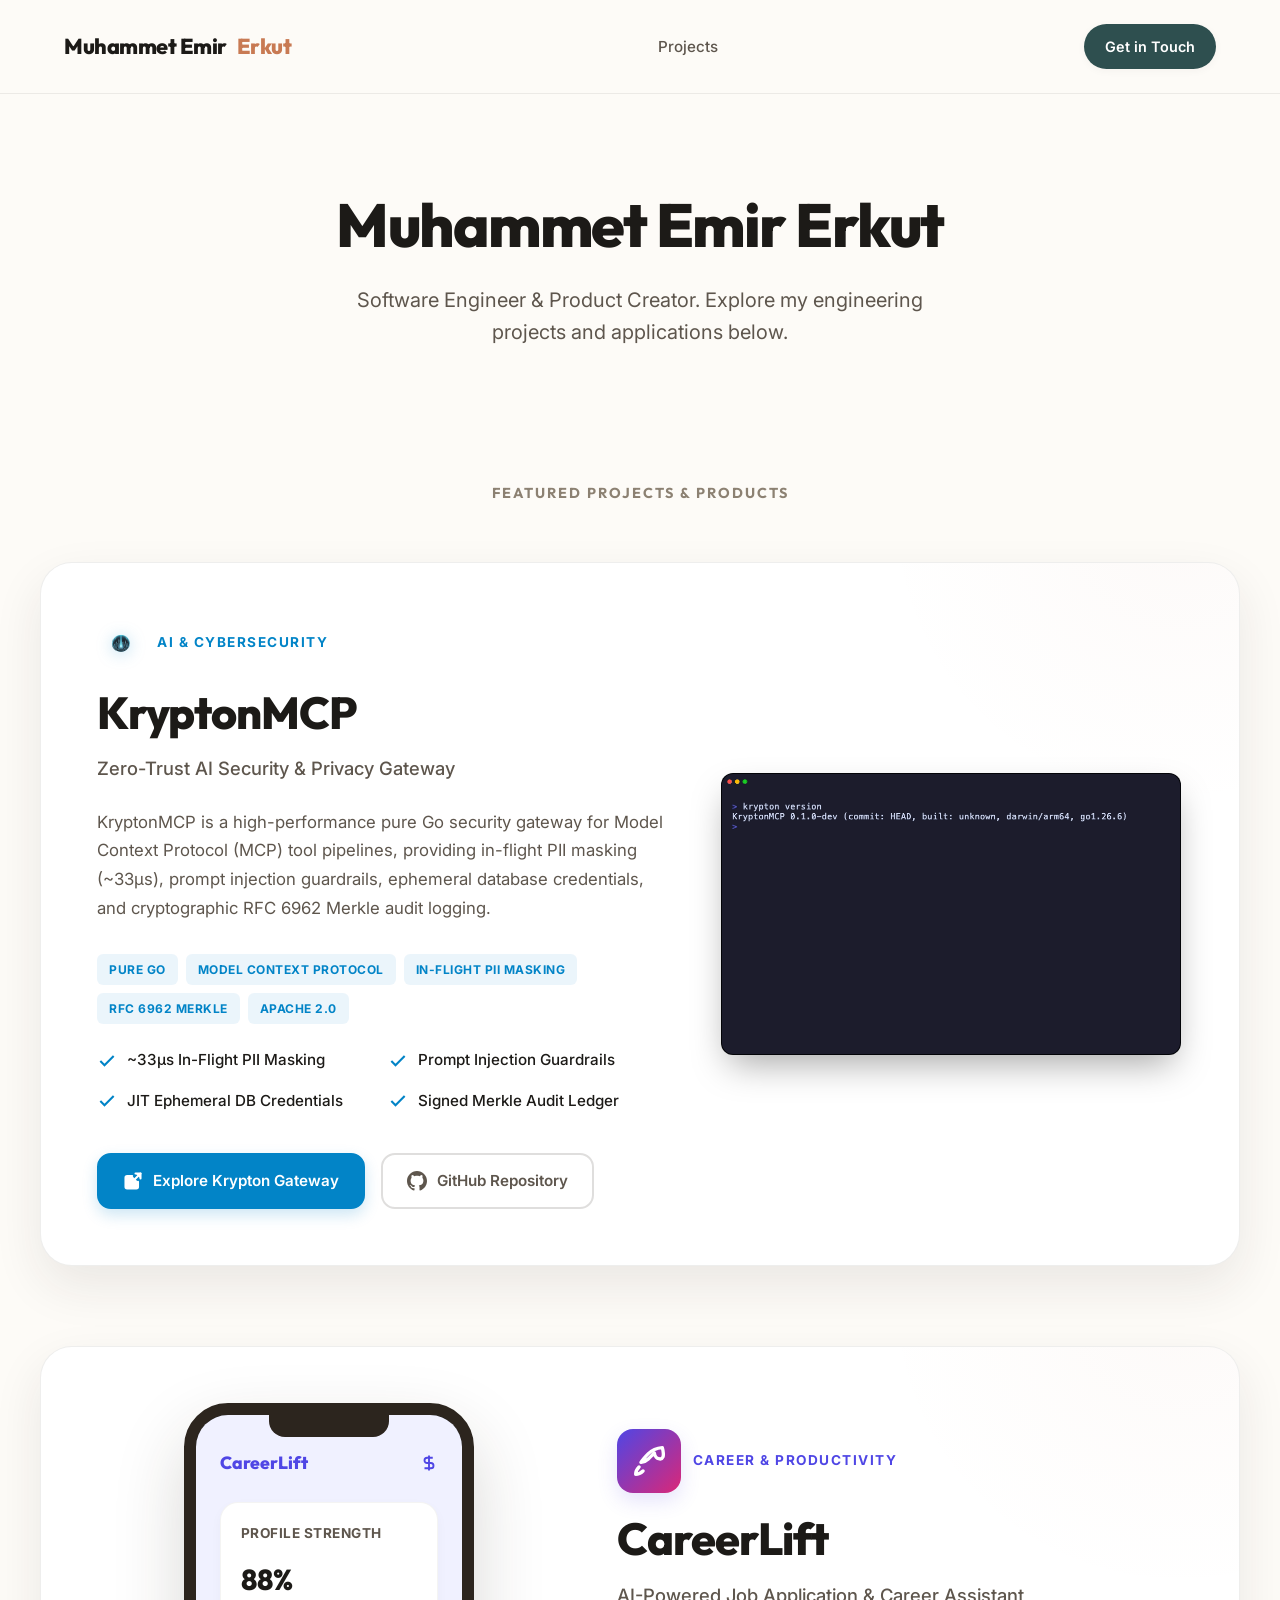
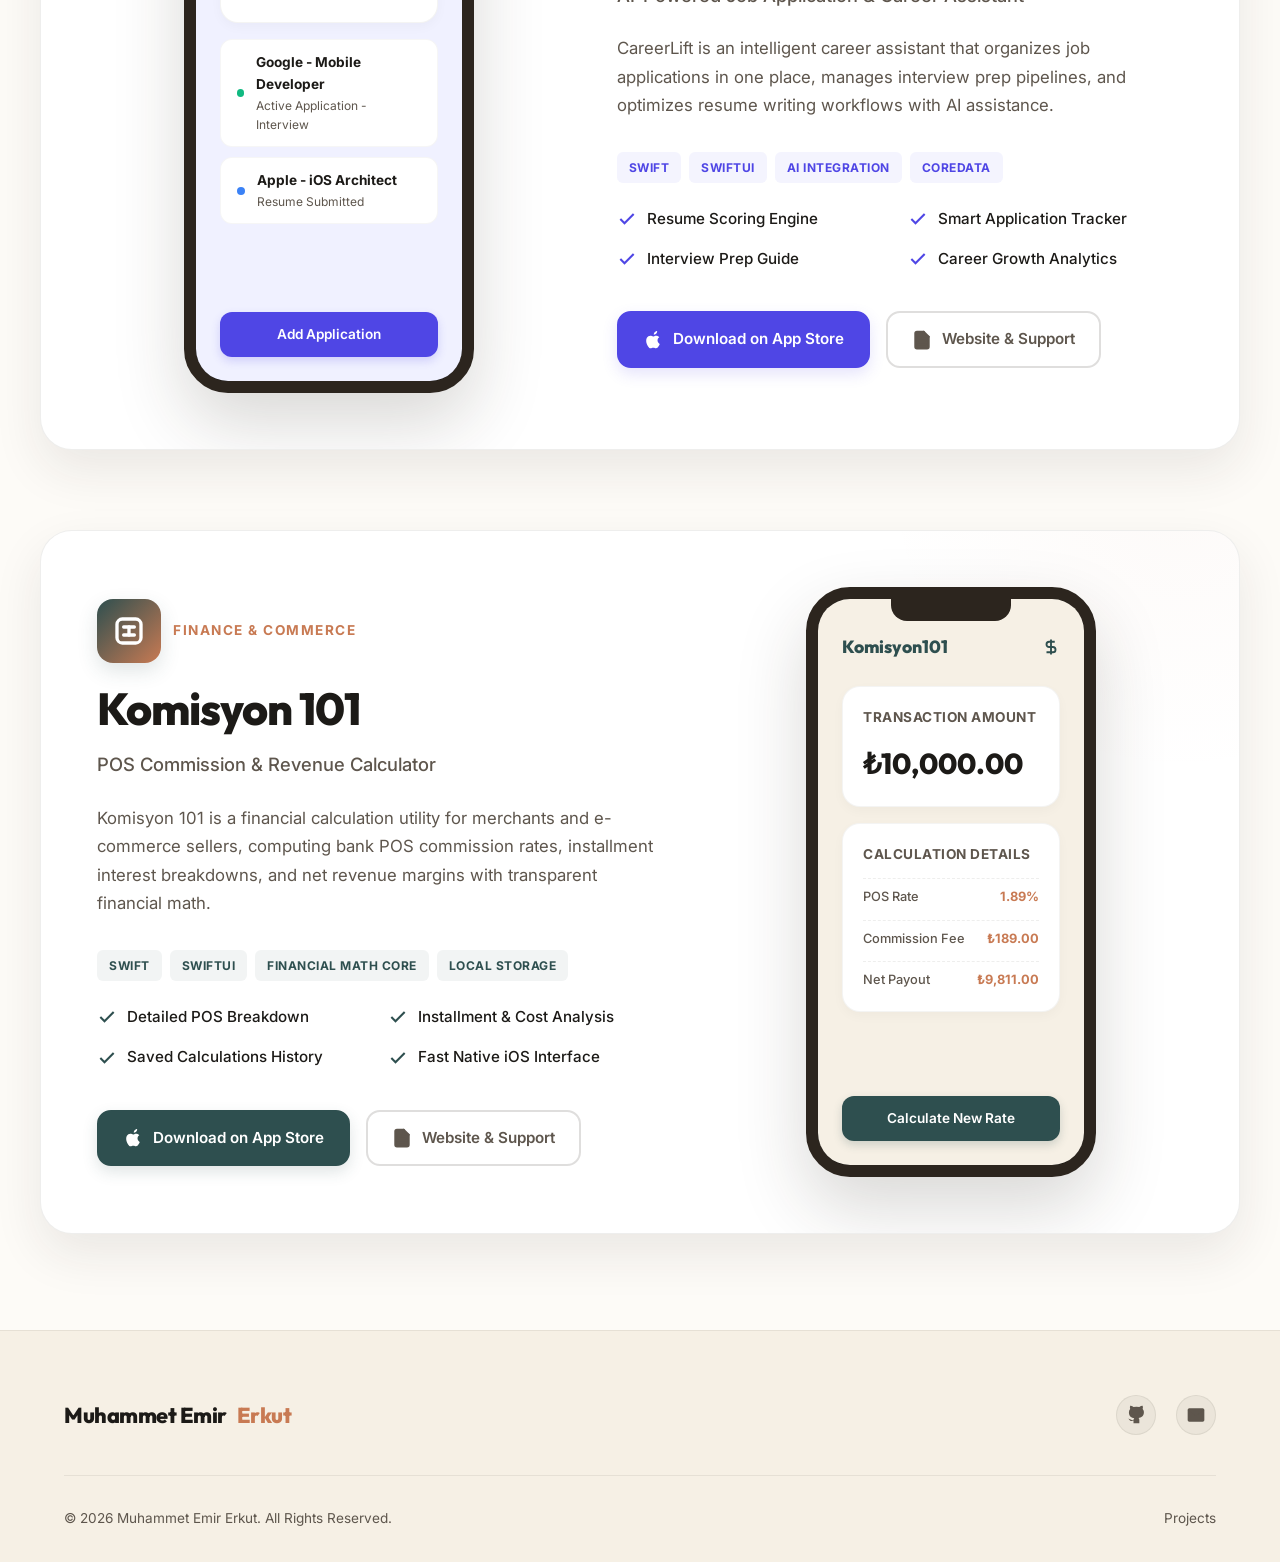
==== commit 0142ead0: "Fix Krypton logo size constraint and embed live demo GIF on home showcase" ====
--- a/index.html
+++ b/index.html
@@ -45,8 +45,8 @@
         <div id="krypton" class="showcase-card">
             <div class="showcase-content">
                 <div class="app-meta">
-                    <div class="app-icon-wrapper krypton-clean">
-                        <img src="assets/krypton_logo.png" alt="Krypton Logo" class="krypton-logo-big">
+                    <div class="app-icon-wrapper krypton">
+                        <img src="assets/krypton_logo.png" alt="Krypton Logo" class="krypton-logo-img" style="width: 44px; height: 44px; max-width: 44px; max-height: 44px; object-fit: contain;">
                     </div>
                     <span class="app-category krypton">AI & Cybersecurity</span>
                 </div>
@@ -108,43 +108,8 @@
             </div>
 
             <div class="showcase-preview">
-                <div class="terminal-mockup">
-                    <div class="terminal-mockup-header">
-                        <div class="terminal-mockup-dots">
-                            <span class="terminal-mockup-dot red"></span>
-                            <span class="terminal-mockup-dot yellow"></span>
-                            <span class="terminal-mockup-dot green"></span>
-                        </div>
-                        <span class="terminal-mockup-title">krypton-gateway — active</span>
-                        <span class="terminal-mockup-badge">ONLINE</span>
-                    </div>
-
-                    <div class="terminal-mockup-body">
-                        <div style="font-size: 0.72rem; color: #64748b; margin-bottom: 6px;">$ krypton start --config krypton.yaml</div>
-                        
-                        <div class="terminal-mockup-box">
-                            <div style="color: #94a3b8; margin-bottom: 4px;">// In-Flight Intercepted Payload</div>
-                            <div><span style="color: #94a3b8;">email: </span><span style="color: #34d399;">"[EMAIL_REF_a1b2c3d4]"</span></div>
-                            <div><span style="color: #94a3b8;">card: </span><span style="color: #34d399;">"[CREDIT_CARD_REF_8f9e]"</span></div>
-                        </div>
-
-                        <div class="terminal-mockup-box" style="margin-bottom: 0;">
-                            <div class="terminal-mockup-row">
-                                <span style="color: #94a3b8;">PII Masking Latency</span>
-                                <span style="color: #38bdf8; font-weight: 700;">~33.4 μs</span>
-                            </div>
-                            <div class="terminal-mockup-row">
-                                <span style="color: #94a3b8;">Guardrail Scan</span>
-                                <span style="color: #38bdf8; font-weight: 700;">~30.3 μs</span>
-                            </div>
-                            <div class="terminal-mockup-row">
-                                <span style="color: #94a3b8;">RFC 6962 Merkle Root</span>
-                                <span style="color: #34d399; font-weight: 700;">Signed</span>
-                            </div>
-                        </div>
-
-                        <a href="krypton/" class="terminal-mockup-btn">Explore Gateway Architecture →</a>
-                    </div>
+                <div class="krypton-demo-wrapper">
+                    <img src="assets/krypton_demo.gif" alt="Krypton MCP Demo" class="krypton-demo-gif">
                 </div>
             </div>
         </div>
--- a/style.css
+++ b/style.css
@@ -830,9 +830,9 @@
 }
 
 /* Krypton Project Showcase Styling */
-.app-icon-wrapper.krypton-clean {
-    width: 60px;
-    height: 60px;
+.app-icon-wrapper.krypton {
+    width: 48px;
+    height: 48px;
     background: transparent;
     box-shadow: none;
     display: flex;
@@ -840,16 +840,14 @@
     justify-content: center;
 }
 
-.krypton-logo-big {
-    width: 58px;
-    height: 58px;
+.krypton-logo-img {
+    width: 44px;
+    height: 44px;
+    max-width: 44px;
+    max-height: 44px;
     object-fit: contain;
-    filter: drop-shadow(0 4px 14px rgba(2, 132, 199, 0.3));
-    transition: transform 0.3s ease;
-}
-
-.showcase-card:hover .krypton-logo-big {
-    transform: scale(1.06);
+    display: block;
+    filter: drop-shadow(0 2px 8px rgba(2, 132, 199, 0.25));
 }
 
 .app-category.krypton {
@@ -887,100 +885,19 @@
     transform: translateY(-2px);
 }
 
-/* Server Terminal Mockup (Desktop / Server Tool) */
-.terminal-mockup {
+/* Krypton Demo GIF Container on Home */
+.krypton-demo-wrapper {
     width: 100%;
-    max-width: 440px;
-    background: #090d16;
-    border: 1px solid #1e293b;
-    border-radius: 14px;
+    max-width: 460px;
+    border-radius: 12px;
     overflow: hidden;
-    box-shadow: 0 20px 40px -10px rgba(15, 23, 42, 0.35);
-    font-family: 'Fira Code', ui-monospace, SFMono-Regular, monospace;
-    text-align: left;
-}
-
-.terminal-mockup-header {
-    display: flex;
-    align-items: center;
-    justify-content: space-between;
-    padding: 10px 14px;
-    background: #0f172a;
-    border-bottom: 1px solid rgba(255, 255, 255, 0.08);
-}
-
-.terminal-mockup-dots {
-    display: flex;
-    gap: 6px;
-}
-
-.terminal-mockup-dot {
-    width: 10px;
-    height: 10px;
-    border-radius: 50%;
-}
-
-.terminal-mockup-dot.red { background: #f43f5e; }
-.terminal-mockup-dot.yellow { background: #f59e0b; }
-.terminal-mockup-dot.green { background: #10b981; }
-
-.terminal-mockup-title {
-    font-size: 0.74rem;
-    color: #94a3b8;
-    font-weight: 500;
-}
-
-.terminal-mockup-badge {
-    font-size: 0.65rem;
-    color: #34d399;
-    background: rgba(16, 185, 129, 0.15);
-    padding: 2px 6px;
-    border-radius: 4px;
-    font-weight: 600;
-}
-
-.terminal-mockup-body {
-    padding: 16px;
-    color: #e2e8f0;
-    font-size: 0.8rem;
-    line-height: 1.6;
-}
-
-.terminal-mockup-box {
-    background: rgba(15, 23, 42, 0.7);
-    border: 1px solid rgba(56, 189, 248, 0.2);
-    border-radius: 8px;
-    padding: 12px;
-    margin: 10px 0;
-    font-size: 0.76rem;
-}
-
-.terminal-mockup-row {
-    display: flex;
-    justify-content: space-between;
-    margin-bottom: 4px;
-    font-size: 0.75rem;
-}
-
-.terminal-mockup-row:last-child {
-    margin-bottom: 0;
-}
-
-.terminal-mockup-btn {
+    box-shadow: 0 16px 36px -8px rgba(0, 0, 0, 0.35);
+    border: 1px solid rgba(15, 23, 42, 0.2);
+    background: #000000;
+}
+
+.krypton-demo-gif {
+    width: 100%;
+    height: auto;
     display: block;
-    text-align: center;
-    background: #0284c7;
-    color: #ffffff;
-    padding: 9px;
-    border-radius: 8px;
-    font-size: 0.78rem;
-    font-weight: 600;
-    text-decoration: none;
-    margin-top: 12px;
-    transition: background 0.2s ease;
-}
-
-.terminal-mockup-btn:hover {
-    background: #0369a1;
-    color: #ffffff;
-}
+}
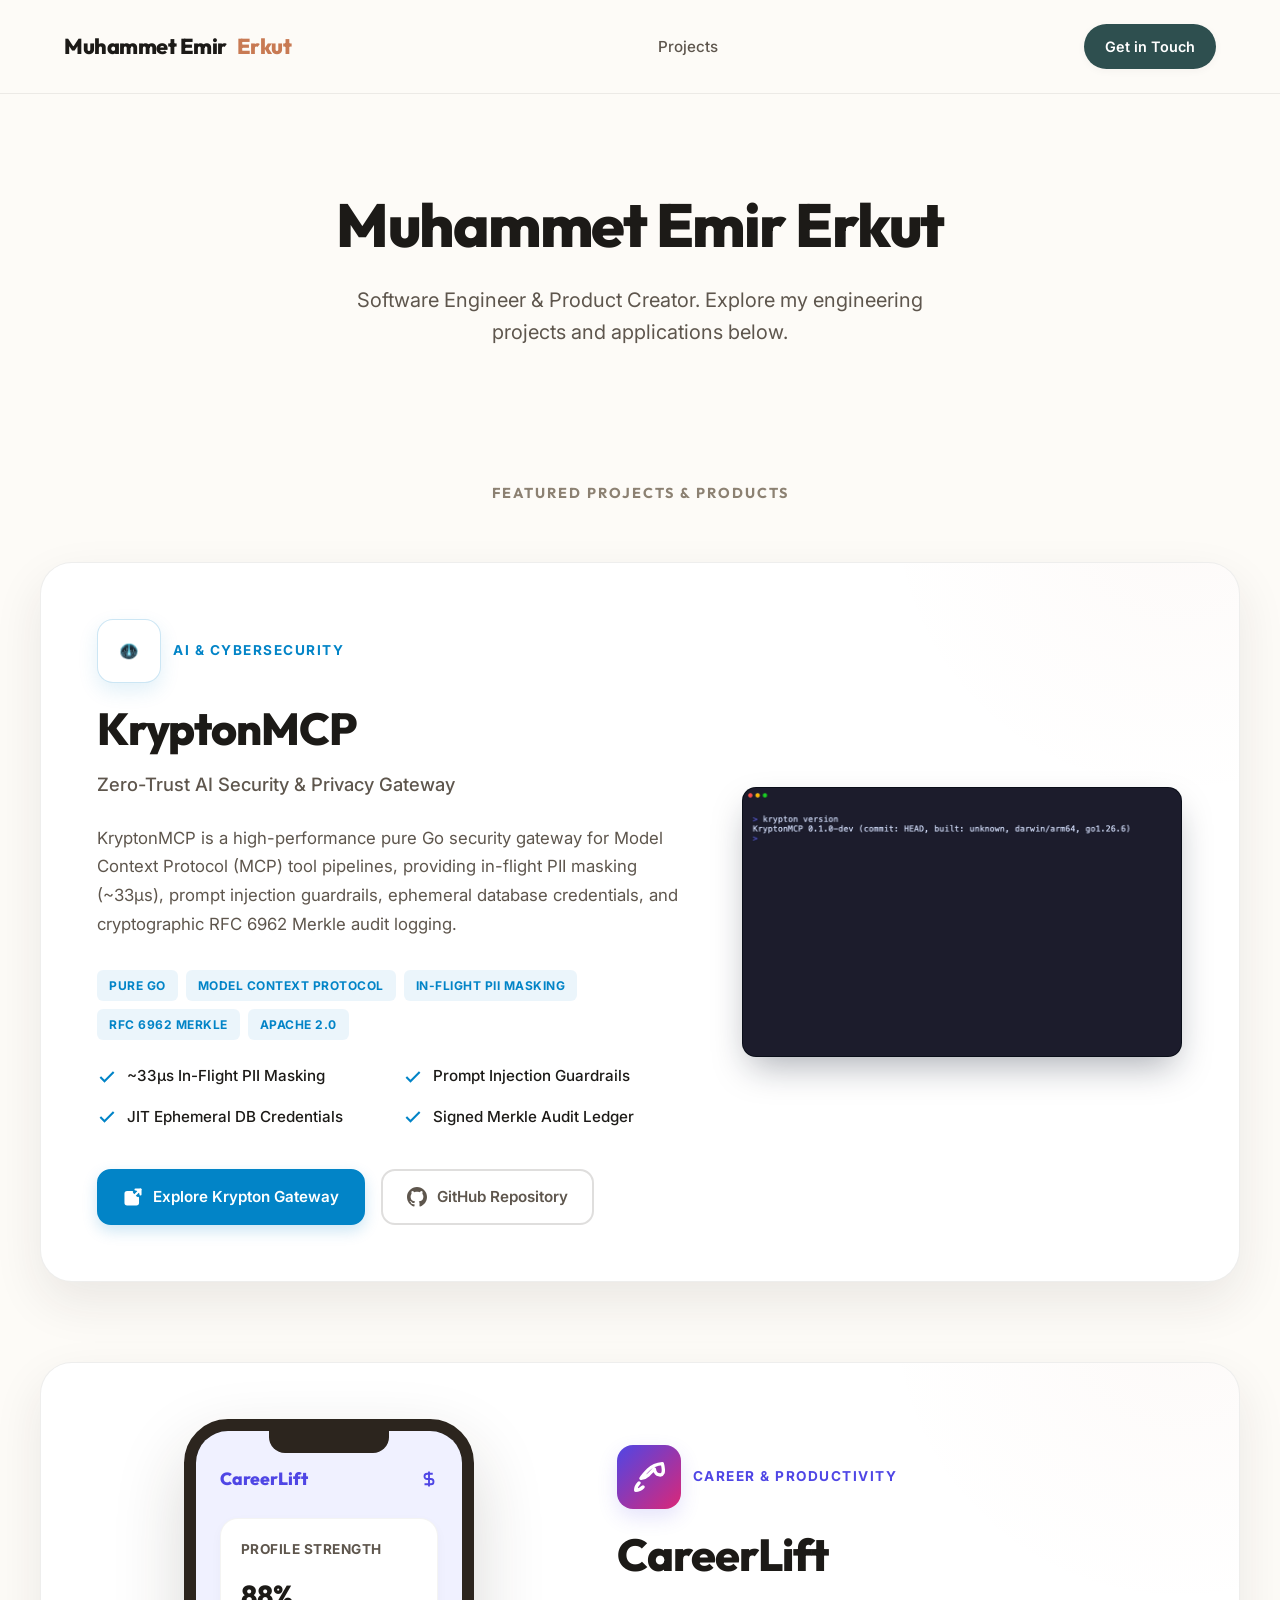
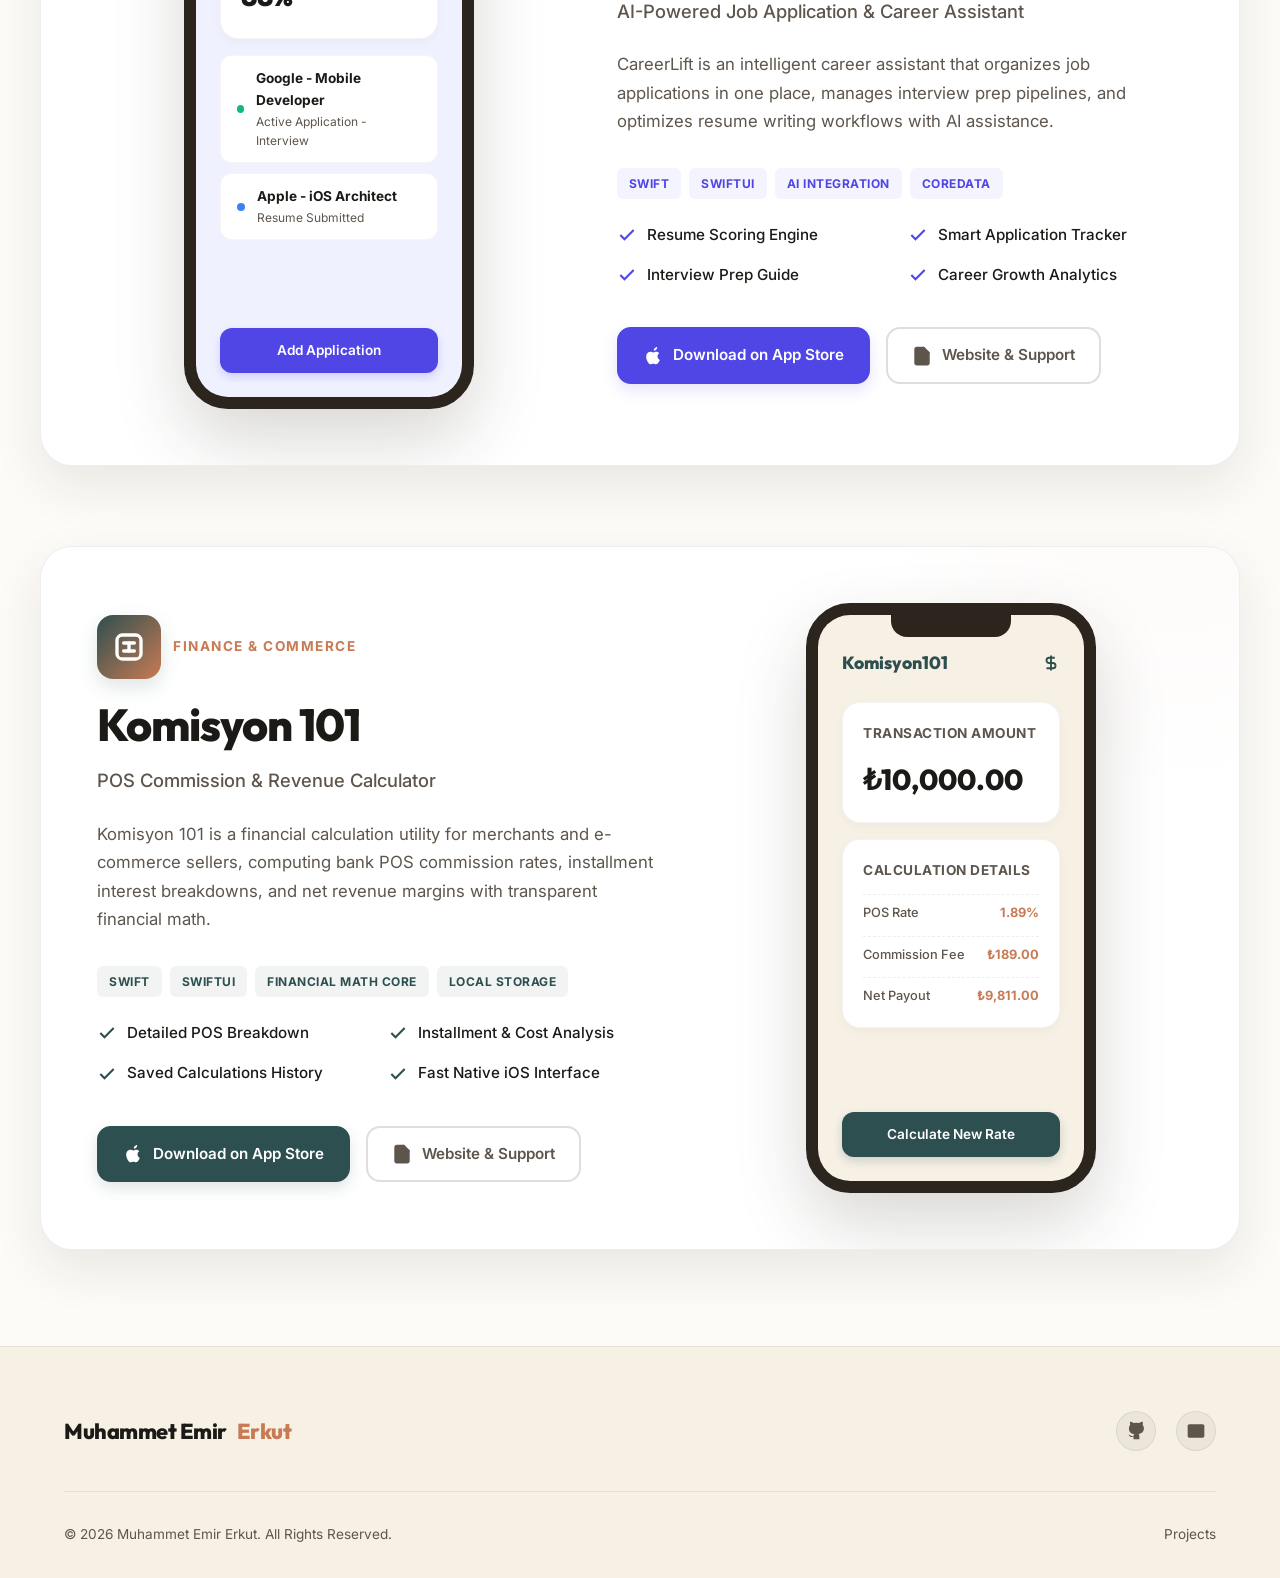
==== commit 95f2355c: "Optimize Krypton showcase grid proportions, icon container balance and tech badge wrapping" ====
--- a/index.html
+++ b/index.html
@@ -46,7 +46,7 @@
             <div class="showcase-content">
                 <div class="app-meta">
                     <div class="app-icon-wrapper krypton">
-                        <img src="assets/krypton_logo.png" alt="Krypton Logo" class="krypton-logo-img" style="width: 44px; height: 44px; max-width: 44px; max-height: 44px; object-fit: contain;">
+                        <img src="assets/krypton_logo.png" alt="Krypton Logo" class="krypton-logo-img">
                     </div>
                     <span class="app-category krypton">AI & Cybersecurity</span>
                 </div>
--- a/style.css
+++ b/style.css
@@ -815,6 +815,7 @@
     border-radius: 6px;
     text-transform: uppercase;
     letter-spacing: 0.5px;
+    white-space: nowrap;
 }
 .tech-badge.komisyon {
     background-color: rgba(46, 79, 79, 0.06);
@@ -830,24 +831,42 @@
 }
 
 /* Krypton Project Showcase Styling */
+#krypton.showcase-card {
+    grid-template-columns: 1.15fr 0.85fr;
+    gap: 48px;
+    align-items: center;
+}
+
+#krypton .showcase-content {
+    min-width: 0;
+}
+
+#krypton .showcase-preview {
+    display: flex;
+    justify-content: center;
+    align-items: center;
+    min-width: 0;
+}
+
 .app-icon-wrapper.krypton {
-    width: 48px;
-    height: 48px;
-    background: transparent;
-    box-shadow: none;
+    width: 64px;
+    height: 64px;
+    background: #ffffff;
+    border: 1px solid rgba(2, 132, 199, 0.2);
+    box-shadow: 0 8px 20px rgba(2, 132, 199, 0.12);
     display: flex;
     align-items: center;
     justify-content: center;
+    border-radius: 16px;
 }
 
 .krypton-logo-img {
-    width: 44px;
-    height: 44px;
-    max-width: 44px;
-    max-height: 44px;
+    width: 42px;
+    height: 42px;
+    max-width: 42px;
+    max-height: 42px;
     object-fit: contain;
     display: block;
-    filter: drop-shadow(0 2px 8px rgba(2, 132, 199, 0.25));
 }
 
 .app-category.krypton {
@@ -888,12 +907,12 @@
 /* Krypton Demo GIF Container on Home */
 .krypton-demo-wrapper {
     width: 100%;
-    max-width: 460px;
-    border-radius: 12px;
+    max-width: 440px;
+    border-radius: 14px;
     overflow: hidden;
-    box-shadow: 0 16px 36px -8px rgba(0, 0, 0, 0.35);
-    border: 1px solid rgba(15, 23, 42, 0.2);
-    background: #000000;
+    box-shadow: 0 16px 36px -8px rgba(15, 23, 42, 0.35);
+    border: 1px solid rgba(15, 23, 42, 0.15);
+    background: #090d16;
 }
 
 .krypton-demo-gif {
@@ -901,3 +920,4 @@
     height: auto;
     display: block;
 }
+
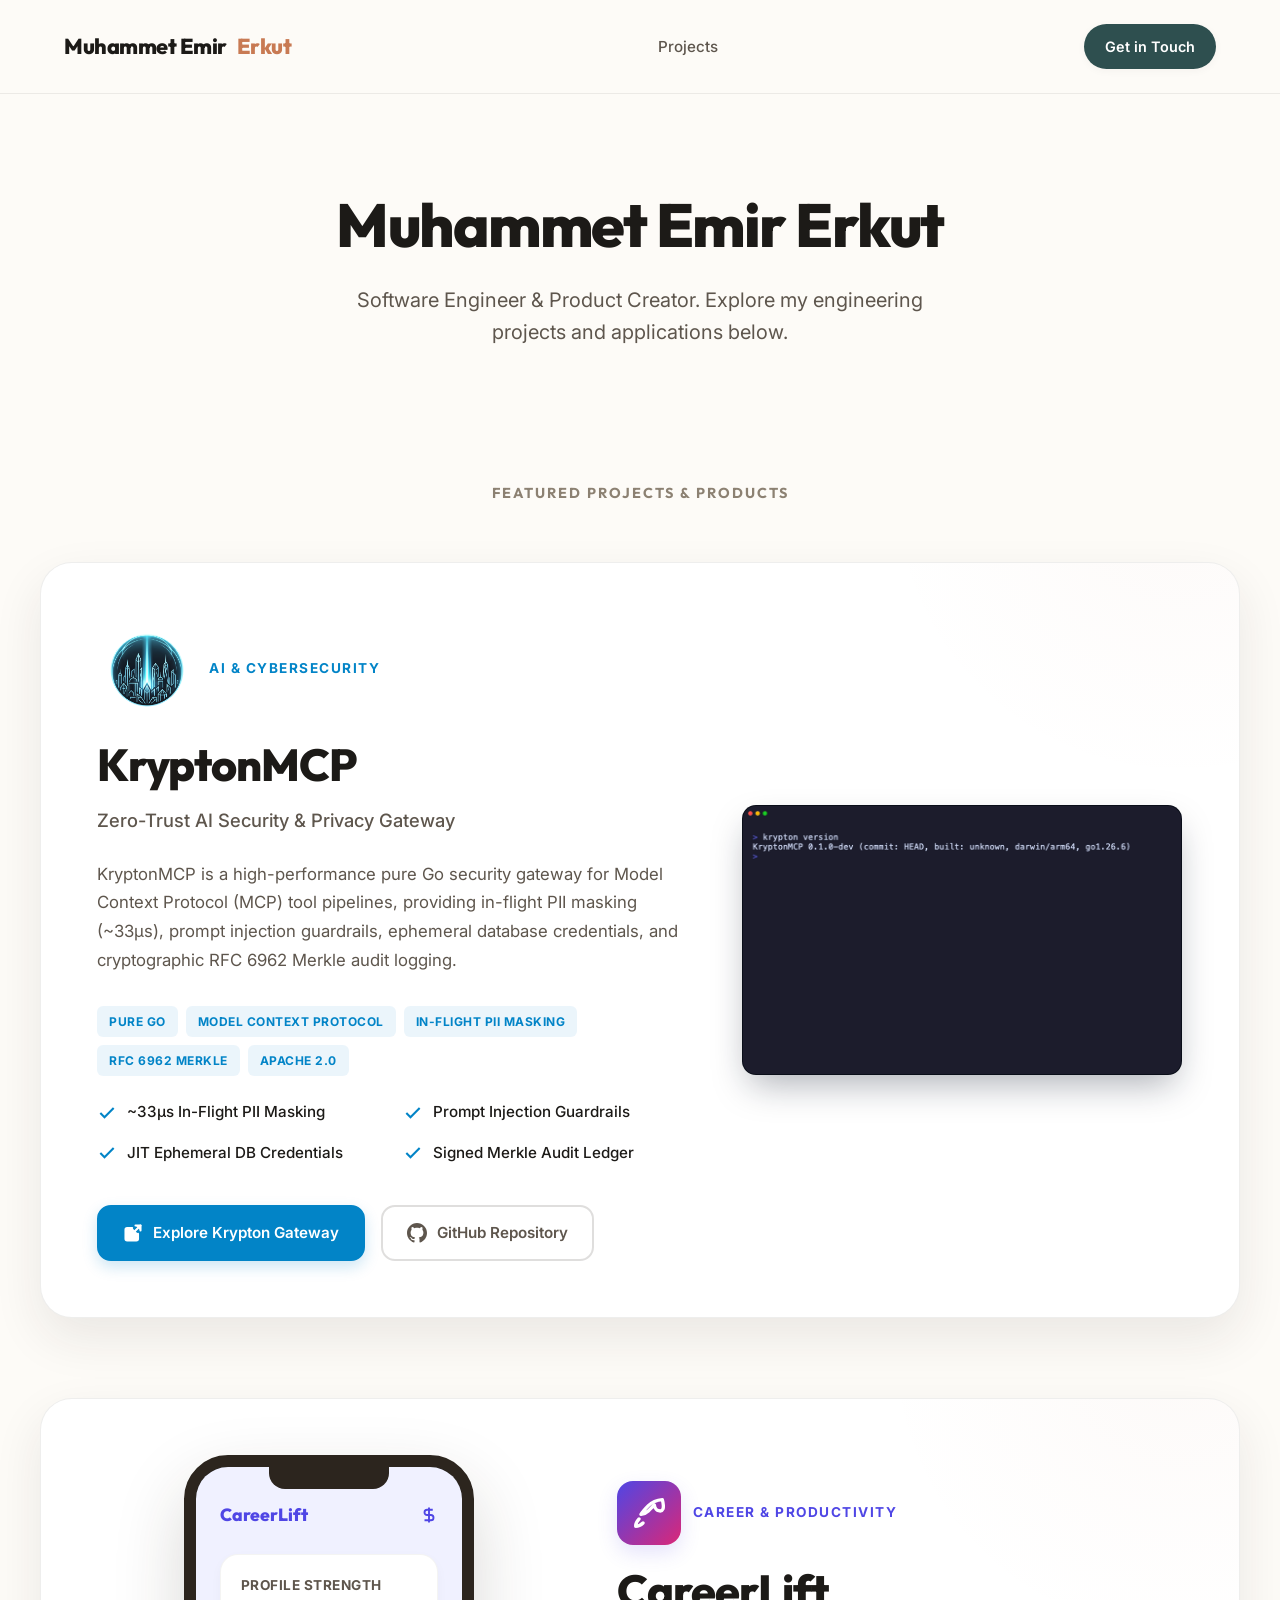
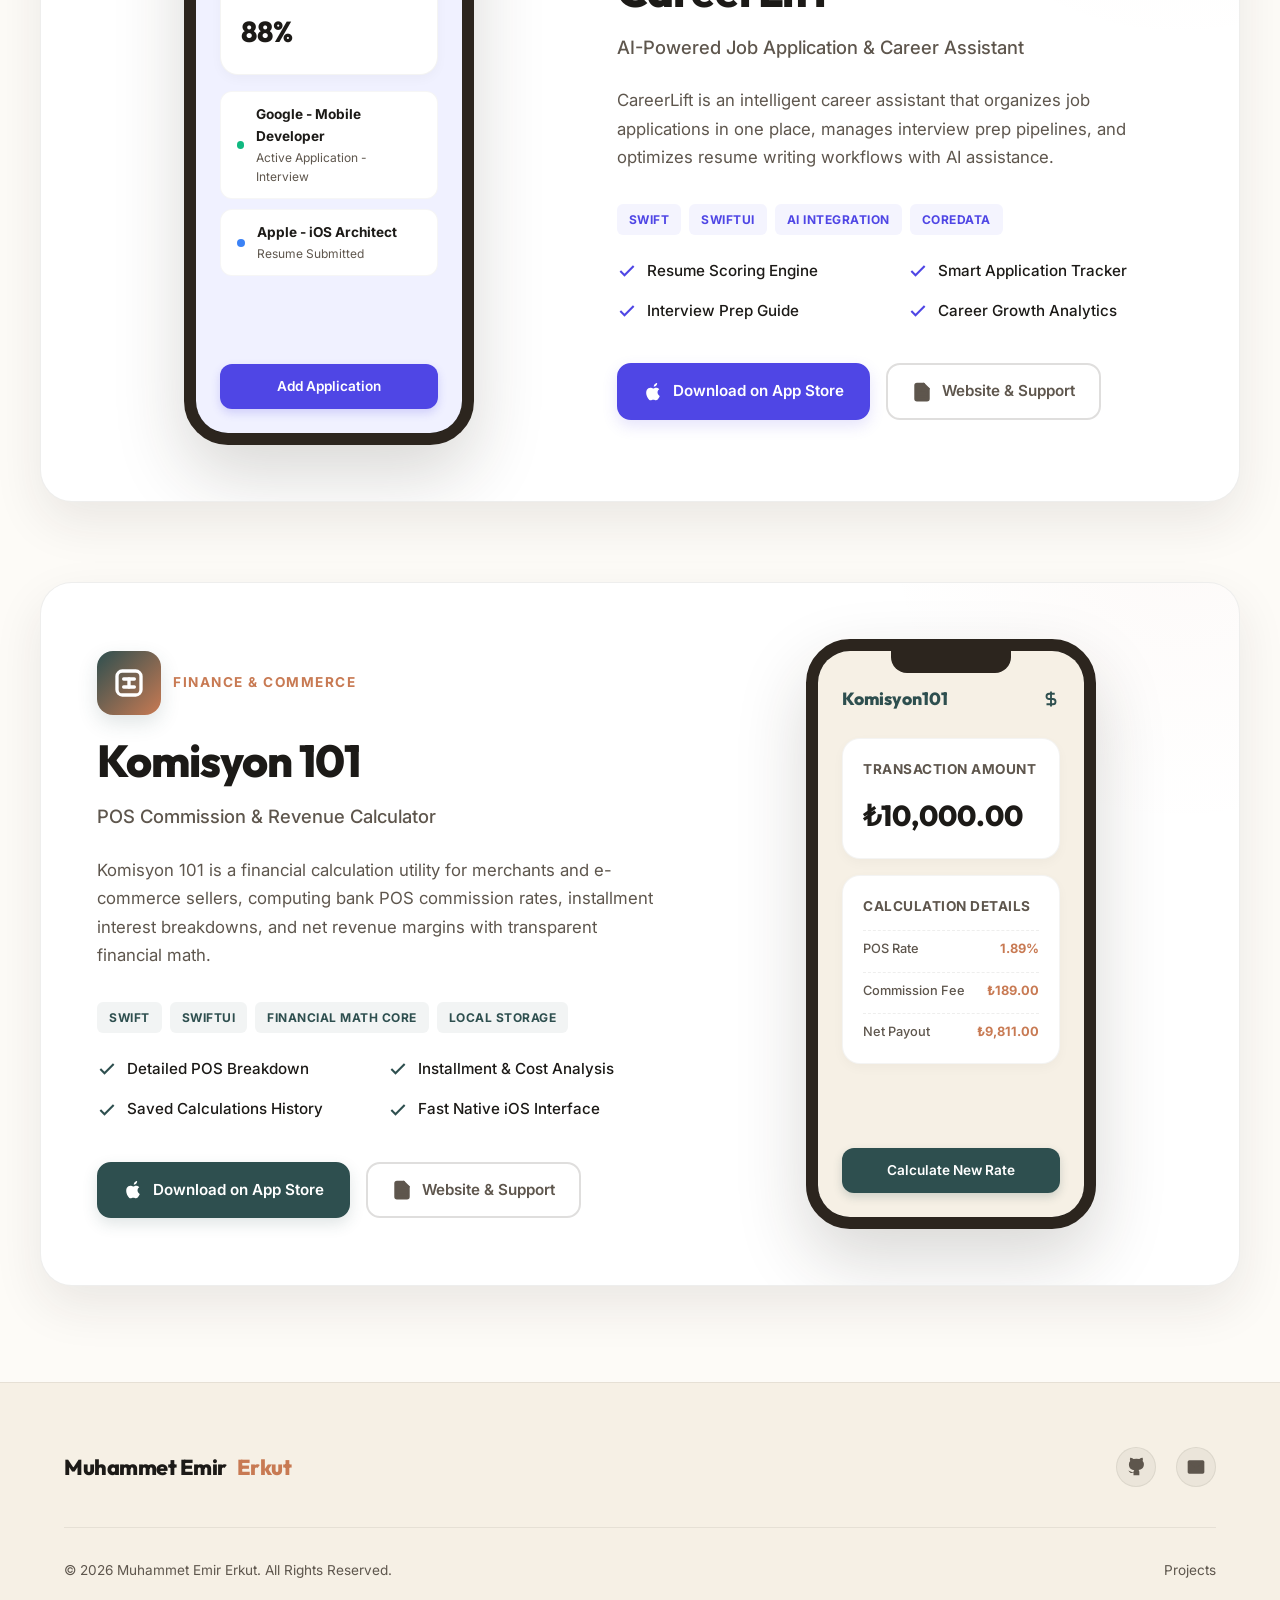
==== commit 0c721b4a: "refactor: improve mobile responsiveness and viewport configuration with enhanced breakpoint styling" ====
--- a/index.html
+++ b/index.html
@@ -3,7 +3,7 @@
 
 <head>
     <meta charset="UTF-8">
-    <meta name="viewport" content="width=device-width, initial-scale=1.0">
+    <meta name="viewport" content="width=device-width, initial-scale=1.0, maximum-scale=5.0, viewport-fit=cover">
     <meta name="description"
         content="Muhammet Emir Erkut - Software Engineer & Product Creator. Explore KryptonMCP, CareerLift, and Komisyon 101.">
     <title>Muhammet Emir Erkut — Software Engineer & Product Showcase</title>
--- a/style.css
+++ b/style.css
@@ -52,12 +52,24 @@
     padding: 0;
 }
 
+html {
+    scroll-behavior: smooth;
+    width: 100%;
+    max-width: 100vw;
+    overflow-x: hidden;
+    -webkit-text-size-adjust: 100%;
+    text-size-adjust: 100%;
+}
+
 body {
     background-color: var(--bg-base);
     color: var(--text-primary);
     font-family: var(--font-body);
     line-height: 1.6;
+    width: 100%;
+    max-width: 100vw;
     overflow-x: hidden;
+    position: relative;
     -webkit-font-smoothing: antialiased;
 }
 
@@ -740,67 +752,6 @@
     }
 }
 
-/* Responsive Breakpoints */
-@media (max-width: 1024px) {
-    .showcase-card, .showcase-card.reverse {
-        grid-template-columns: 1fr;
-        padding: 40px;
-        gap: 40px;
-    }
-    
-    .showcase-card.reverse .showcase-content {
-        order: 1;
-    }
-    
-    .showcase-card.reverse .showcase-preview {
-        order: 2;
-    }
-    
-    .showcase-preview {
-        order: 2;
-    }
-    
-    .showcase-content {
-        order: 1;
-    }
-}
-
-@media (max-width: 768px) {
-    .hero h1 {
-        font-size: 2.6rem;
-    }
-    
-    nav {
-        display: none;
-    }
-    
-    .features-list {
-        grid-template-columns: 1fr;
-    }
-    
-    .footer-main {
-        flex-direction: column;
-        gap: 30px;
-        text-align: center;
-    }
-    
-    .footer-bottom {
-        flex-direction: column;
-        gap: 16px;
-        text-align: center;
-    }
-    
-    .app-actions {
-        flex-direction: column;
-        align-items: stretch;
-    }
-    
-    .btn-action {
-        width: 100%;
-        min-width: 0;
-    }
-}
-
 /* Project Tech Stack Badges */
 .tech-badges {
     display: flex;
@@ -830,7 +781,7 @@
     color: var(--accent-krypton);
 }
 
-/* Krypton Project Showcase Styling */
+/* Krypton Project Showcase Styling (Desktop) */
 #krypton.showcase-card {
     grid-template-columns: 1.15fr 0.85fr;
     gap: 48px;
@@ -849,22 +800,21 @@
 }
 
 .app-icon-wrapper.krypton {
-    width: 64px;
-    height: 64px;
-    background: #ffffff;
-    border: 1px solid rgba(2, 132, 199, 0.2);
-    box-shadow: 0 8px 20px rgba(2, 132, 199, 0.12);
+    width: 100px;
+    height: 100px;
+    background: transparent;
+    border: none;
+    box-shadow: none;
     display: flex;
     align-items: center;
     justify-content: center;
-    border-radius: 16px;
 }
 
 .krypton-logo-img {
-    width: 42px;
-    height: 42px;
-    max-width: 42px;
-    max-height: 42px;
+    width: 100px;
+    height: 100px;
+    max-width: 100px;
+    max-height: 100px;
     object-fit: contain;
     display: block;
 }
@@ -921,3 +871,364 @@
     display: block;
 }
 
+/* ==========================================================================
+   Responsive Breakpoints
+   ========================================================================== */
+
+/* Tablets (<= 1024px) */
+@media (max-width: 1024px) {
+    .showcase-card,
+    .showcase-card.reverse,
+    #krypton.showcase-card {
+        grid-template-columns: 1fr;
+        padding: 44px 36px;
+        gap: 40px;
+    }
+    
+    .showcase-card.reverse .showcase-content,
+    #krypton .showcase-content {
+        order: 1;
+    }
+    
+    .showcase-card.reverse .showcase-preview,
+    #krypton .showcase-preview {
+        order: 2;
+    }
+    
+    .showcase-preview {
+        order: 2;
+    }
+    
+    .showcase-content {
+        order: 1;
+    }
+}
+
+/* Tablet & Mobile Landscape (<= 768px) */
+@media (max-width: 768px) {
+    .container {
+        padding: 0 20px;
+    }
+
+    nav {
+        display: none;
+    }
+
+    .hero {
+        padding: 64px 0 40px 0;
+    }
+
+    .hero h1 {
+        font-size: clamp(2.3rem, 7vw, 3rem);
+        letter-spacing: -0.8px;
+        margin-bottom: 18px;
+    }
+
+    .hero p {
+        font-size: 1.1rem;
+        line-height: 1.6;
+        margin-bottom: 28px;
+    }
+
+    .showcase-section {
+        gap: 48px;
+        padding: 16px 0 64px 0;
+    }
+
+    .showcase-card,
+    .showcase-card.reverse,
+    #krypton.showcase-card {
+        padding: 36px 24px;
+        border-radius: 28px;
+        gap: 32px;
+    }
+
+    .showcase-content h2 {
+        font-size: 2.2rem;
+        margin-bottom: 12px;
+    }
+
+    .app-tagline {
+        font-size: 1.05rem;
+        margin-bottom: 18px;
+    }
+
+    .app-description {
+        font-size: 0.96rem;
+        margin-bottom: 24px;
+    }
+
+    .features-list {
+        grid-template-columns: 1fr;
+        gap: 12px;
+        margin-bottom: 32px;
+    }
+
+    .app-actions {
+        flex-direction: column;
+        align-items: stretch;
+        gap: 10px;
+    }
+
+    .btn-action {
+        width: 100%;
+        min-width: 0;
+        justify-content: center;
+        padding: 13px 20px;
+    }
+
+    .footer-main {
+        flex-direction: column;
+        gap: 24px;
+        text-align: center;
+        padding-bottom: 28px;
+        margin-bottom: 24px;
+    }
+
+    .footer-bottom {
+        flex-direction: column;
+        gap: 14px;
+        text-align: center;
+    }
+}
+
+/* Mobile Phones (<= 540px) */
+@media (max-width: 540px) {
+    .container {
+        padding: 0 16px;
+    }
+
+    header {
+        padding: 16px 0;
+    }
+
+    .logo {
+        font-size: 1.15rem;
+    }
+
+    .btn-contact {
+        padding: 8px 14px;
+        font-size: 0.82rem;
+    }
+
+    .hero {
+        padding: 40px 0 24px 0;
+    }
+
+    .hero-badge {
+        font-size: 0.78rem;
+        padding: 6px 14px;
+        margin-bottom: 16px;
+    }
+
+    .hero h1 {
+        font-size: 2.1rem;
+        line-height: 1.2;
+        letter-spacing: -0.5px;
+        margin-bottom: 14px;
+    }
+
+    .hero p {
+        font-size: 1rem;
+        line-height: 1.55;
+        margin-bottom: 24px;
+    }
+
+    .section-label {
+        font-size: 0.8rem;
+        margin-bottom: -16px;
+    }
+
+    .showcase-section {
+        gap: 36px;
+        padding: 12px 0 48px 0;
+    }
+
+    .showcase-card,
+    .showcase-card.reverse,
+    #krypton.showcase-card {
+        padding: 24px 16px;
+        border-radius: 20px;
+        gap: 24px;
+    }
+
+    .app-meta {
+        gap: 10px;
+        margin-bottom: 16px;
+    }
+
+    .app-icon-wrapper {
+        width: 52px;
+        height: 52px;
+        border-radius: 12px;
+    }
+
+    .app-icon-wrapper svg {
+        width: 26px;
+        height: 26px;
+    }
+
+    .app-icon-wrapper.krypton {
+        width: 64px;
+        height: 64px;
+    }
+
+    .krypton-logo-img {
+        width: 64px;
+        height: 64px;
+        max-width: 64px;
+        max-height: 64px;
+    }
+
+    .app-category {
+        font-size: 0.78rem;
+        letter-spacing: 1px;
+    }
+
+    .showcase-content h2 {
+        font-size: 1.85rem;
+        margin-bottom: 8px;
+    }
+
+    .app-tagline {
+        font-size: 0.95rem;
+        margin-bottom: 14px;
+    }
+
+    .app-description {
+        font-size: 0.9rem;
+        line-height: 1.6;
+        margin-bottom: 20px;
+    }
+
+    .tech-badges {
+        gap: 6px;
+        margin-bottom: 18px;
+    }
+
+    .tech-badge {
+        font-size: 0.7rem;
+        padding: 4px 8px;
+    }
+
+    .features-list {
+        margin-bottom: 24px;
+        gap: 10px;
+    }
+
+    .feature-item {
+        font-size: 0.88rem;
+        gap: 8px;
+    }
+
+    .feature-item svg {
+        width: 18px;
+        height: 18px;
+    }
+
+    .app-actions {
+        gap: 8px;
+    }
+
+    .btn-action {
+        padding: 12px 16px;
+        font-size: 0.9rem;
+        border-radius: 12px;
+    }
+
+    /* Device Mockup Scaling */
+    .device-mockup {
+        width: 250px;
+        height: 490px;
+        border-width: 8px;
+        border-radius: 32px;
+        box-shadow: 0 16px 40px rgba(44, 38, 28, 0.12);
+    }
+
+    .device-notch {
+        width: 100px;
+        height: 18px;
+        border-bottom-left-radius: 12px;
+        border-bottom-right-radius: 12px;
+    }
+
+    .device-screen {
+        padding: 16px;
+    }
+
+    .mock-ui-header {
+        margin-bottom: 14px;
+    }
+
+    .mock-ui-logo {
+        font-size: 1rem;
+    }
+
+    .mock-ui-card {
+        padding: 12px;
+        border-radius: 14px;
+        margin-bottom: 10px;
+        gap: 8px;
+    }
+
+    .mock-ui-title {
+        font-size: 0.75rem;
+    }
+
+    .mock-ui-value {
+        font-size: 1.4rem;
+    }
+
+    .mock-ui-list-item {
+        padding: 8px 10px;
+        border-radius: 10px;
+        gap: 8px;
+    }
+
+    .mock-ui-list-text span:first-child {
+        font-size: 0.78rem;
+    }
+
+    .mock-ui-list-text span:last-child {
+        font-size: 0.68rem;
+    }
+
+    .mock-ui-button {
+        padding: 10px;
+        font-size: 0.8rem;
+        border-radius: 10px;
+    }
+
+    .krypton-demo-wrapper {
+        border-radius: 10px;
+        box-shadow: 0 12px 28px -6px rgba(15, 23, 42, 0.25);
+    }
+
+    /* Footer */
+    footer {
+        padding: 40px 0 24px 0;
+    }
+
+    .footer-logo {
+        font-size: 1.15rem;
+    }
+
+    .social-links {
+        gap: 14px;
+    }
+
+    .social-icon {
+        width: 36px;
+        height: 36px;
+    }
+
+    .social-icon svg {
+        width: 18px;
+        height: 18px;
+    }
+
+    .footer-bottom {
+        font-size: 0.78rem;
+    }
+}
+
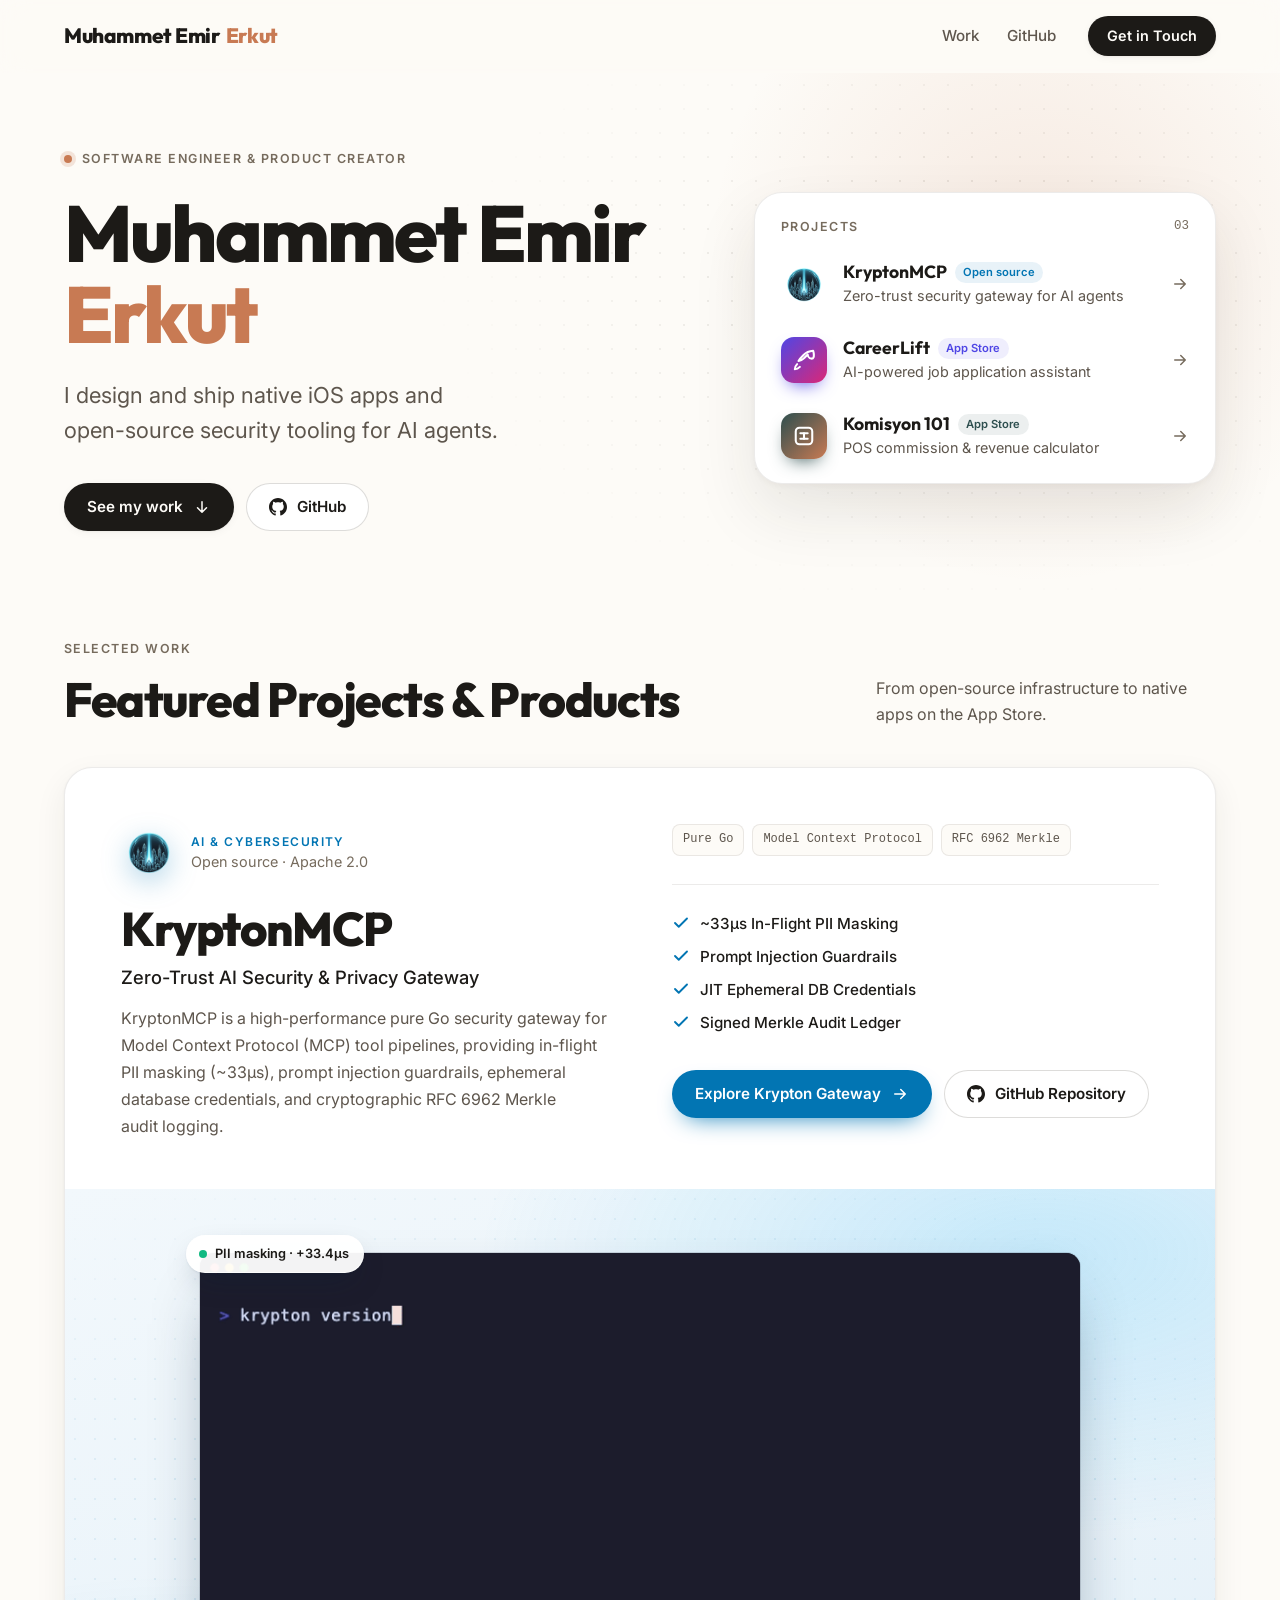
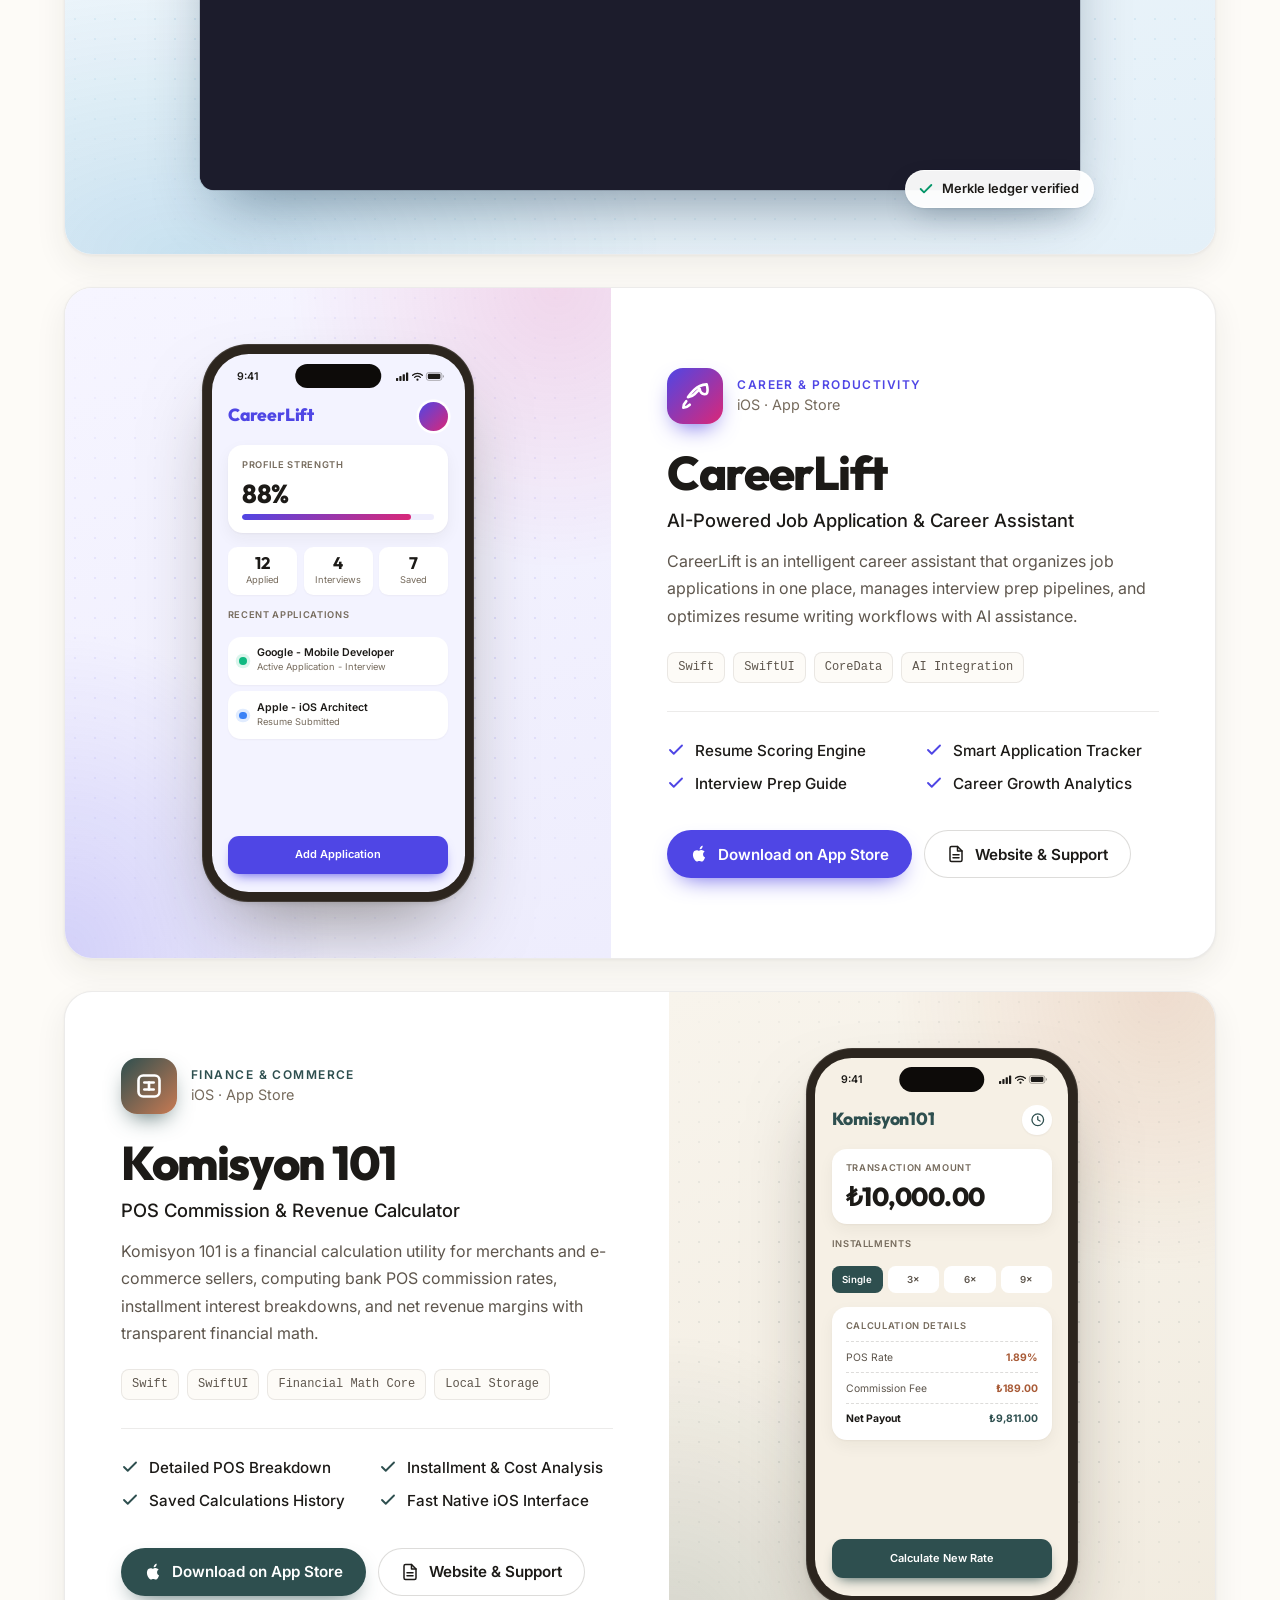
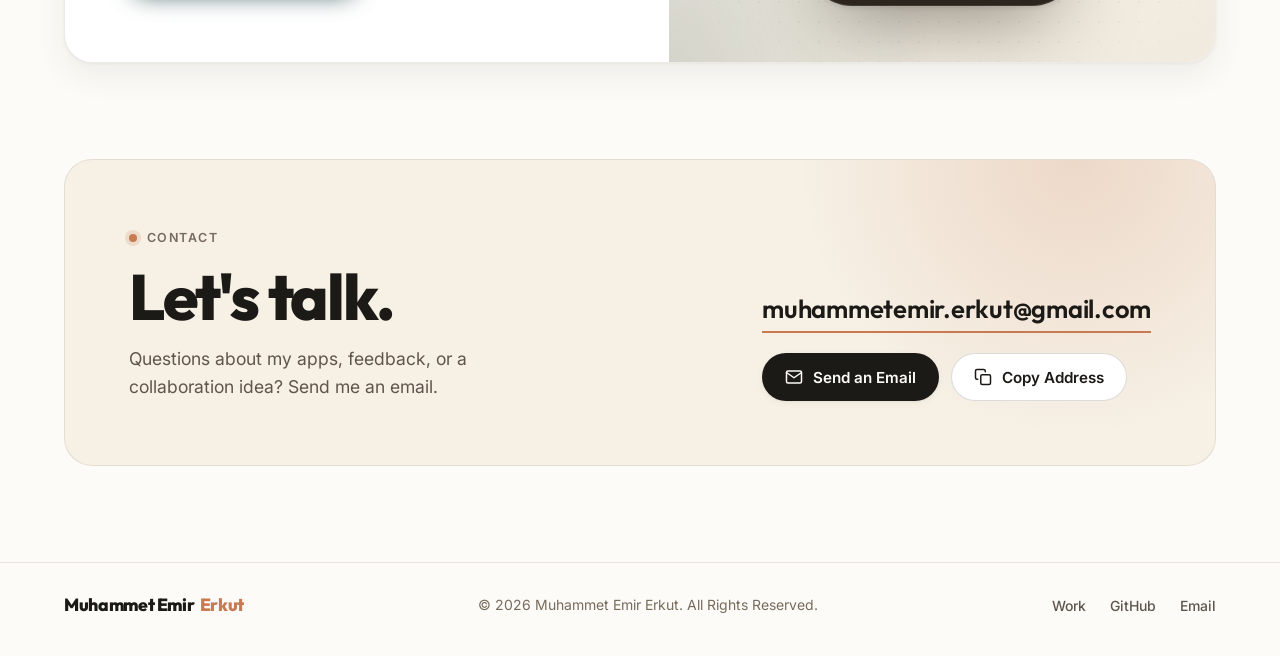
==== commit d96382c1: "style: redesign homepage with project index hero, flagship Krypton showcase, and contact section - F" ====
--- a/index.html
+++ b/index.html
@@ -6,401 +6,519 @@
     <meta name="viewport" content="width=device-width, initial-scale=1.0, maximum-scale=5.0, viewport-fit=cover">
     <meta name="description"
         content="Muhammet Emir Erkut - Software Engineer & Product Creator. Explore KryptonMCP, CareerLift, and Komisyon 101.">
+    <meta name="author" content="Muhammet Emir Erkut">
+    <meta name="theme-color" content="#fdfbf7">
     <title>Muhammet Emir Erkut — Software Engineer & Product Showcase</title>
+    <link rel="canonical" href="https://muhammetemirerkut.com/">
+
+    <!-- Open Graph / Social Meta -->
+    <meta property="og:type" content="website">
+    <meta property="og:url" content="https://muhammetemirerkut.com/">
+    <meta property="og:title" content="Muhammet Emir Erkut — Software Engineer & Product Creator">
+    <meta property="og:description"
+        content="Native iOS apps and open-source security tooling for AI agents: KryptonMCP, CareerLift, and Komisyon 101.">
+    <meta name="twitter:card" content="summary">
+
+    <link rel="icon" type="image/svg+xml" href="assets/favicon.svg">
+
+    <link rel="preconnect" href="https://fonts.googleapis.com">
+    <link rel="preconnect" href="https://fonts.gstatic.com" crossorigin>
+    <link rel="stylesheet"
+        href="https://fonts.googleapis.com/css2?family=Inter:wght@400;500;600&family=Outfit:wght@600;700;800&display=swap">
     <link rel="stylesheet" href="style.css">
 </head>
 
 <body>
 
+    <!-- Icon Sprite (referenced via <use href="#i-...">) -->
+    <svg class="sprite" aria-hidden="true" focusable="false">
+        <symbol id="i-check" viewBox="0 0 24 24">
+            <polyline points="20 6 9 17 4 12" />
+        </symbol>
+        <symbol id="i-arrow-right" viewBox="0 0 24 24">
+            <path d="M5 12h14M13 6l6 6-6 6" />
+        </symbol>
+        <symbol id="i-arrow-down" viewBox="0 0 24 24">
+            <path d="M12 5v14M6 13l6 6 6-6" />
+        </symbol>
+        <symbol id="i-doc" viewBox="0 0 24 24">
+            <path d="M14 2H6a2 2 0 0 0-2 2v16a2 2 0 0 0 2 2h12a2 2 0 0 0 2-2V8z" />
+            <polyline points="14 2 14 8 20 8" />
+            <line x1="16" y1="13" x2="8" y2="13" />
+            <line x1="16" y1="17" x2="8" y2="17" />
+        </symbol>
+        <symbol id="i-mail" viewBox="0 0 24 24">
+            <rect x="2" y="4" width="20" height="16" rx="2" />
+            <polyline points="22 6 12 13 2 6" />
+        </symbol>
+        <symbol id="i-copy" viewBox="0 0 24 24">
+            <rect x="9" y="9" width="13" height="13" rx="2" />
+            <path d="M5 15H4a2 2 0 0 1-2-2V4a2 2 0 0 1 2-2h9a2 2 0 0 1 2 2v1" />
+        </symbol>
+        <symbol id="i-clock" viewBox="0 0 24 24">
+            <circle cx="12" cy="12" r="9" />
+            <polyline points="12 7 12 12 15.5 14" />
+        </symbol>
+        <symbol id="i-careerlift" viewBox="0 0 24 24">
+            <path
+                d="M4.5 16.5c-1.5 1.5-2.5 3.5-2.5 5.5C4 22 6 21 7.5 19.5M22 2s-6.5.5-10.5 4.5S6 13 6 13s3.5-.5 5.5-2.5S16 6 16 6s.5 4.5 4.5 4.5S22 2 22 2z" />
+        </symbol>
+        <symbol id="i-komisyon" viewBox="0 0 24 24">
+            <rect x="3" y="3" width="18" height="18" rx="4" />
+            <line x1="8" y1="9" x2="16" y2="9" />
+            <line x1="8" y1="15" x2="16" y2="15" />
+            <line x1="12" y1="9" x2="12" y2="15" />
+        </symbol>
+        <symbol id="i-github" viewBox="0 0 24 24">
+            <path fill="currentColor" stroke="none"
+                d="M12 0c-6.626 0-12 5.373-12 12 0 5.302 3.438 9.8 8.207 11.387.599.111.793-.261.793-.577v-2.234c-3.338.726-4.033-1.416-4.033-1.416-.546-1.387-1.333-1.756-1.333-1.756-1.089-.745.083-.729.083-.729 1.205.084 1.839 1.237 1.839 1.237 1.07 1.834 2.807 1.304 3.492.997.107-.775.418-1.305.762-1.604-2.665-.305-5.467-1.334-5.467-5.931 0-1.311.469-2.381 1.236-3.221-.124-.303-.535-1.524.117-3.176 0 0 1.008-.322 3.301 1.23.957-.266 1.983-.399 3.003-.404 1.02.005 2.047.138 3.006.404 2.291-1.552 3.297-1.23 3.297-1.23.653 1.653.242 2.874.118 3.176.77.84 1.235 1.911 1.235 3.221 0 4.609-2.807 5.624-5.479 5.921.43.372.823 1.102.823 2.222v3.293c0 .319.192.694.801.576 4.765-1.589 8.199-6.086 8.199-11.386 0-6.627-5.373-12-12-12z" />
+        </symbol>
+        <symbol id="i-apple" viewBox="0 0 24 24">
+            <path fill="currentColor" stroke="none"
+                d="M18.71 19.5c-.83 1.24-1.71 2.45-3.05 2.47-1.34.03-1.77-.79-3.29-.79-1.53 0-2 .77-3.27.82-1.31.05-2.3-1.32-3.14-2.53C4.25 17 2.94 12.45 4.7 9.39c.87-1.52 2.43-2.48 4.12-2.51 1.28-.02 2.5.87 3.29.87.78 0 2.26-1.07 3.81-.91.65.03 2.47.26 3.64 1.98-.09.06-2.17 1.28-2.15 3.81.03 3.02 2.65 4.03 2.68 4.04-.03.07-.42 1.44-1.38 2.83M15.97 4.17c.66-.81 1.11-1.93.99-3.06-1 .04-2.22.67-2.94 1.5-.64.74-1.2 1.88-1.05 2.99 1.11.09 2.27-.58 3-1.43z" />
+        </symbol>
+        <symbol id="i-status" viewBox="0 0 66 12">
+            <g fill="currentColor" stroke="none">
+                <rect x="0" y="8" width="3" height="4" rx="0.8" />
+                <rect x="4.5" y="5.5" width="3" height="6.5" rx="0.8" />
+                <rect x="9" y="3" width="3" height="9" rx="0.8" />
+                <rect x="13.5" y="0.5" width="3" height="11.5" rx="0.8" />
+                <circle cx="29" cy="10.3" r="1.5" />
+                <rect x="43" y="2.5" width="17" height="7" rx="1.6" />
+                <path d="M63.4 4.2v3.6a1.9 1.9 0 0 0 0-3.6z" opacity="0.45" />
+            </g>
+            <g fill="none" stroke="currentColor" stroke-width="1.7" stroke-linecap="round">
+                <path d="M22.4 4.4a9.4 9.4 0 0 1 13.2 0" />
+                <path d="M25.1 7.2a5.5 5.5 0 0 1 7.8 0" />
+            </g>
+            <rect x="41" y="0.75" width="21" height="10.5" rx="3.2" fill="none" stroke="currentColor"
+                stroke-opacity="0.45" stroke-width="1" />
+        </symbol>
+    </svg>
+
+    <a class="skip-link" href="#main">Skip to content</a>
+
     <!-- Header & Navigation -->
-    <header>
-        <div class="container nav-wrapper">
-            <a href="#" class="logo">
-                Muhammet Emir<span>Erkut</span>
-            </a>
-            <nav>
-                <ul>
-                    <li><a href="#projects">Projects</a></li>
-                </ul>
-            </nav>
-            <a href="mailto:muhammetemir.erkut@gmail.com" class="btn-contact">
-                Get in Touch
-            </a>
+    <header class="site-header">
+        <div class="container nav">
+            <a href="#" class="logo">Muhammet Emir<span>Erkut</span></a>
+            <div class="nav-right">
+                <nav aria-label="Primary">
+                    <ul class="nav-links">
+                        <li><a href="#work">Work</a></li>
+                        <li><a href="https://github.com/MuhammetEmirErkut" target="_blank" rel="noopener noreferrer">GitHub</a></li>
+                    </ul>
+                </nav>
+                <a href="#contact" class="btn btn-ink btn-sm">Get in Touch</a>
+            </div>
         </div>
     </header>
 
-    <!-- Hero Section -->
-    <section class="hero">
-        <div class="container">
-            <h1>Muhammet Emir Erkut</h1>
-            <p>Software Engineer & Product Creator. Explore my engineering projects and applications below.</p>
-        </div>
-    </section>
-
-    <!-- Showcase Section for alternating Apps -->
-    <section id="projects" class="container showcase-section">
-        <h2 class="section-label">Featured Projects & Products</h2>
-
-        <!-- App 1: KryptonMCP (Flagship Open Source) -->
-        <div id="krypton" class="showcase-card">
-            <div class="showcase-content">
-                <div class="app-meta">
-                    <div class="app-icon-wrapper krypton">
-                        <img src="assets/krypton_logo.png" alt="Krypton Logo" class="krypton-logo-img">
-                    </div>
-                    <span class="app-category krypton">AI & Cybersecurity</span>
-                </div>
-
-                <h2>KryptonMCP</h2>
-                <p class="app-tagline">Zero-Trust AI Security & Privacy Gateway</p>
-                <p class="app-description">KryptonMCP is a high-performance pure Go security gateway for Model Context Protocol (MCP) tool pipelines, providing in-flight PII masking (~33μs), prompt injection guardrails, ephemeral database credentials, and cryptographic RFC 6962 Merkle audit logging.</p>
-                <div class="tech-badges">
-                    <span class="tech-badge krypton">Pure Go</span>
-                    <span class="tech-badge krypton">Model Context Protocol</span>
-                    <span class="tech-badge krypton">In-Flight PII Masking</span>
-                    <span class="tech-badge krypton">RFC 6962 Merkle</span>
-                    <span class="tech-badge krypton">Apache 2.0</span>
-                </div>
-
-                <div class="features-list">
-                    <div class="feature-item krypton">
-                        <svg viewBox="0 0 24 24">
-                            <polyline points="20 6 9 17 4 12" />
-                        </svg>
-                        ~33μs In-Flight PII Masking
-                    </div>
-                    <div class="feature-item krypton">
-                        <svg viewBox="0 0 24 24">
-                            <polyline points="20 6 9 17 4 12" />
-                        </svg>
-                        Prompt Injection Guardrails
-                    </div>
-                    <div class="feature-item krypton">
-                        <svg viewBox="0 0 24 24">
-                            <polyline points="20 6 9 17 4 12" />
-                        </svg>
-                        JIT Ephemeral DB Credentials
-                    </div>
-                    <div class="feature-item krypton">
-                        <svg viewBox="0 0 24 24">
-                            <polyline points="20 6 9 17 4 12" />
-                        </svg>
-                        Signed Merkle Audit Ledger
+    <main id="main" tabindex="-1">
+
+        <!-- Hero Section -->
+        <section class="hero">
+            <div class="container hero-grid">
+                <div class="hero-copy">
+                    <p class="eyebrow"><span class="eyebrow-dot" aria-hidden="true"></span>Software Engineer & Product Creator</p>
+                    <h1>Muhammet Emir <span>Erkut</span></h1>
+                    <p class="hero-lead">I design and ship native iOS apps and <span class="nowrap">open-source</span> security tooling for AI agents.</p>
+                    <div class="hero-actions">
+                        <a href="#work" class="btn btn-ink">
+                            <span>See my work</span>
+                            <svg class="icon" aria-hidden="true"><use href="#i-arrow-down" /></svg>
+                        </a>
+                        <a href="https://github.com/MuhammetEmirErkut" target="_blank" rel="noopener noreferrer" class="btn btn-outline">
+                            <svg class="icon" aria-hidden="true"><use href="#i-github" /></svg>
+                            <span>GitHub</span>
+                        </a>
                     </div>
                 </div>
 
-                <div class="app-actions">
-                    <a href="krypton/" class="btn-action primary krypton" id="krypton-landing">
-                        <svg viewBox="0 0 24 24" fill="none" stroke="currentColor" stroke-width="2.5" stroke-linecap="round" stroke-linejoin="round">
-                            <path d="M18 13v6a2 2 0 0 1-2 2H5a2 2 0 0 1-2-2V8a2 2 0 0 1 2-2h6"></path>
-                            <polyline points="15 3 21 3 21 9"></polyline>
-                            <line x1="10" y1="14" x2="21" y2="3"></line>
-                        </svg>
-                        <span>Explore Krypton Gateway</span>
-                    </a>
-                    <a href="https://github.com/MuhammetEmirErkut/krypton-mcp" target="_blank" rel="noopener noreferrer" class="btn-action secondary krypton" id="krypton-github">
-                        <svg viewBox="0 0 24 24" fill="currentColor">
-                            <path d="M12 0c-6.626 0-12 5.373-12 12 0 5.302 3.438 9.8 8.207 11.387.599.111.793-.261.793-.577v-2.234c-3.338.726-4.033-1.416-4.033-1.416-.546-1.387-1.333-1.756-1.333-1.756-1.089-.745.083-.729.083-.729 1.205.084 1.839 1.237 1.839 1.237 1.07 1.834 2.807 1.304 3.492.997.107-.775.418-1.305.762-1.604-2.665-.305-5.467-1.334-5.467-5.931 0-1.311.469-2.381 1.236-3.221-.124-.303-.535-1.524.117-3.176 0 0 1.008-.322 3.301 1.23.957-.266 1.983-.399 3.003-.404 1.02.005 2.047.138 3.006.404 2.291-1.552 3.297-1.23 3.297-1.23.653 1.653.242 2.874.118 3.176.77.84 1.235 1.911 1.235 3.221 0 4.609-2.807 5.624-5.479 5.921.43.372.823 1.102.823 2.222v3.293c0 .319.192.694.801.576 4.765-1.589 8.199-6.086 8.199-11.386 0-6.627-5.373-12-12-12z"/>
-                        </svg>
-                        <span>GitHub Repository</span>
-                    </a>
+                <!-- Project Index -->
+                <nav class="hero-index" aria-labelledby="index-title">
+                    <div class="index-head">
+                        <h2 id="index-title">Projects</h2>
+                        <span class="index-count" aria-hidden="true">03</span>
+                    </div>
+                    <ol class="index-list">
+                        <li>
+                            <a href="#krypton" class="index-item tone-krypton">
+                                <span class="index-icon index-icon--logo">
+                                    <img src="assets/krypton_logo_256.png" alt="" width="46" height="46">
+                                </span>
+                                <span class="index-text">
+                                    <span class="index-name">KryptonMCP <span class="index-tag">Open source</span></span>
+                                    <span class="index-desc">Zero-trust security gateway for AI agents</span>
+                                </span>
+                                <svg class="icon index-arrow" aria-hidden="true"><use href="#i-arrow-right" /></svg>
+                            </a>
+                        </li>
+                        <li>
+                            <a href="#careerlift" class="index-item tone-lift">
+                                <span class="index-icon">
+                                    <svg class="icon" aria-hidden="true"><use href="#i-careerlift" /></svg>
+                                </span>
+                                <span class="index-text">
+                                    <span class="index-name">CareerLift <span class="index-tag">App Store</span></span>
+                                    <span class="index-desc">AI-powered job application assistant</span>
+                                </span>
+                                <svg class="icon index-arrow" aria-hidden="true"><use href="#i-arrow-right" /></svg>
+                            </a>
+                        </li>
+                        <li>
+                            <a href="#komisyon" class="index-item tone-komisyon">
+                                <span class="index-icon">
+                                    <svg class="icon" aria-hidden="true"><use href="#i-komisyon" /></svg>
+                                </span>
+                                <span class="index-text">
+                                    <span class="index-name">Komisyon 101 <span class="index-tag">App Store</span></span>
+                                    <span class="index-desc">POS commission & revenue calculator</span>
+                                </span>
+                                <svg class="icon index-arrow" aria-hidden="true"><use href="#i-arrow-right" /></svg>
+                            </a>
+                        </li>
+                    </ol>
+                </nav>
+            </div>
+        </section>
+
+        <!-- Showcase Section -->
+        <section id="work" class="work" aria-labelledby="work-title">
+            <div class="container">
+                <div class="section-head">
+                    <div>
+                        <p class="eyebrow">Selected work</p>
+                        <h2 id="work-title">Featured Projects & Products</h2>
+                    </div>
+                    <p>From open-source infrastructure to native apps on the App Store.</p>
+                </div>
+
+                <div class="projects">
+
+                    <!-- App 1: KryptonMCP (Flagship Open Source) -->
+                    <article id="krypton" class="project project--terminal tone-krypton" aria-labelledby="krypton-title">
+                        <div class="project-body">
+                            <div class="project-intro">
+                                <div class="project-meta">
+                                    <span class="project-icon project-icon--logo">
+                                        <img src="assets/krypton_logo_256.png" alt="" width="56" height="56" loading="lazy" decoding="async">
+                                    </span>
+                                    <p class="project-kicker">
+                                        <span class="project-category">AI & Cybersecurity</span>
+                                        <span class="project-platform">Open source · Apache 2.0</span>
+                                    </p>
+                                </div>
+
+                                <h3 id="krypton-title" class="project-title">KryptonMCP</h3>
+                                <p class="project-tagline">Zero-Trust AI Security & Privacy Gateway</p>
+                                <p class="project-desc">KryptonMCP is a high-performance pure Go security gateway for Model Context Protocol (MCP) tool pipelines, providing in-flight PII masking (~33μs), prompt injection guardrails, ephemeral database credentials, and cryptographic RFC 6962 Merkle audit logging.</p>
+                            </div>
+
+                            <div class="project-details">
+                                <ul class="project-stack" aria-label="Tech stack">
+                                    <li>Pure Go</li>
+                                    <li>Model Context Protocol</li>
+                                    <li>RFC 6962 Merkle</li>
+                                </ul>
+
+                                <ul class="project-features">
+                                    <li><svg class="icon" aria-hidden="true"><use href="#i-check" /></svg>~33μs In-Flight PII Masking</li>
+                                    <li><svg class="icon" aria-hidden="true"><use href="#i-check" /></svg>Prompt Injection Guardrails</li>
+                                    <li><svg class="icon" aria-hidden="true"><use href="#i-check" /></svg>JIT Ephemeral DB Credentials</li>
+                                    <li><svg class="icon" aria-hidden="true"><use href="#i-check" /></svg>Signed Merkle Audit Ledger</li>
+                                </ul>
+
+                                <div class="project-actions">
+                                    <a href="krypton/" class="btn btn-tone" id="krypton-landing">
+                                        <span>Explore Krypton Gateway</span>
+                                        <svg class="icon" aria-hidden="true"><use href="#i-arrow-right" /></svg>
+                                    </a>
+                                    <a href="https://github.com/MuhammetEmirErkut/krypton-mcp" target="_blank" rel="noopener noreferrer" class="btn btn-outline" id="krypton-github">
+                                        <svg class="icon" aria-hidden="true"><use href="#i-github" /></svg>
+                                        <span>GitHub Repository</span>
+                                    </a>
+                                </div>
+                            </div>
+                        </div>
+
+                        <div class="project-stage">
+                            <figure class="terminal">
+                                <img src="assets/krypton_demo.gif"
+                                    alt="Terminal demo of KryptonMCP masking PII in flight and verifying the audit ledger"
+                                    width="900" height="550" loading="lazy" decoding="async">
+                                <span class="stage-chip stage-chip--top" aria-hidden="true">
+                                    <span class="pulse"></span>PII masking · +33.4μs
+                                </span>
+                                <span class="stage-chip stage-chip--bottom" aria-hidden="true">
+                                    <svg class="icon"><use href="#i-check" /></svg>Merkle ledger verified
+                                </span>
+                            </figure>
+                        </div>
+                    </article>
+
+                    <!-- App 2: CareerLift -->
+                    <article id="careerlift" class="project project--reverse tone-lift" aria-labelledby="careerlift-title">
+                        <div class="project-body">
+                            <div class="project-meta">
+                                <span class="project-icon">
+                                    <svg class="icon" aria-hidden="true"><use href="#i-careerlift" /></svg>
+                                </span>
+                                <p class="project-kicker">
+                                    <span class="project-category">Career & Productivity</span>
+                                    <span class="project-platform">iOS · App Store</span>
+                                </p>
+                            </div>
+
+                            <h3 id="careerlift-title" class="project-title">CareerLift</h3>
+                            <p class="project-tagline">AI-Powered Job Application & Career Assistant</p>
+                            <p class="project-desc">CareerLift is an intelligent career assistant that organizes job applications in one place, manages interview prep pipelines, and optimizes resume writing workflows with AI assistance.</p>
+
+                            <ul class="project-stack" aria-label="Tech stack">
+                                <li>Swift</li>
+                                <li>SwiftUI</li>
+                                <li>CoreData</li>
+                                <li>AI Integration</li>
+                            </ul>
+
+                            <ul class="project-features">
+                                <li><svg class="icon" aria-hidden="true"><use href="#i-check" /></svg>Resume Scoring Engine</li>
+                                <li><svg class="icon" aria-hidden="true"><use href="#i-check" /></svg>Smart Application Tracker</li>
+                                <li><svg class="icon" aria-hidden="true"><use href="#i-check" /></svg>Interview Prep Guide</li>
+                                <li><svg class="icon" aria-hidden="true"><use href="#i-check" /></svg>Career Growth Analytics</li>
+                            </ul>
+
+                            <div class="project-actions">
+                                <a href="https://apps.apple.com/tr/app/careerlift/id6754268399?l=en" target="_blank" rel="noopener noreferrer" class="btn btn-tone" id="careerlift-appstore">
+                                    <svg class="icon" aria-hidden="true"><use href="#i-apple" /></svg>
+                                    <span>Download on App Store</span>
+                                </a>
+                                <a href="career/" class="btn btn-outline" id="careerlift-legal">
+                                    <svg class="icon" aria-hidden="true"><use href="#i-doc" /></svg>
+                                    <span>Website & Support</span>
+                                </a>
+                            </div>
+                        </div>
+
+                        <div class="project-stage" aria-hidden="true">
+                            <div class="phone">
+                                <div class="phone-screen">
+                                    <div class="phone-status">
+                                        <span>9:41</span>
+                                        <svg><use href="#i-status" /></svg>
+                                    </div>
+                                    <div class="app">
+                                        <div class="app-header">
+                                            <span class="app-logo">CareerLift</span>
+                                            <span class="app-avatar"></span>
+                                        </div>
+
+                                        <div class="app-card">
+                                            <span class="app-label">Profile Strength</span>
+                                            <span class="app-value">88%</span>
+                                            <span class="app-progress"><span></span></span>
+                                        </div>
+
+                                        <div class="app-stats">
+                                            <span><strong>12</strong>Applied</span>
+                                            <span><strong>4</strong>Interviews</span>
+                                            <span><strong>7</strong>Saved</span>
+                                        </div>
+
+                                        <span class="app-label">Recent Applications</span>
+                                        <ul class="app-list">
+                                            <li>
+                                                <span class="app-dot app-dot--green"></span>
+                                                <span><strong>Google - Mobile Developer</strong><small>Active Application - Interview</small></span>
+                                            </li>
+                                            <li>
+                                                <span class="app-dot app-dot--blue"></span>
+                                                <span><strong>Apple - iOS Architect</strong><small>Resume Submitted</small></span>
+                                            </li>
+                                        </ul>
+
+                                        <span class="app-button">Add Application</span>
+                                    </div>
+                                </div>
+                            </div>
+                        </div>
+                    </article>
+
+                    <!-- App 3: Komisyon 101 -->
+                    <article id="komisyon" class="project tone-komisyon" aria-labelledby="komisyon-title">
+                        <div class="project-body">
+                            <div class="project-meta">
+                                <span class="project-icon">
+                                    <svg class="icon" aria-hidden="true"><use href="#i-komisyon" /></svg>
+                                </span>
+                                <p class="project-kicker">
+                                    <span class="project-category">Finance & Commerce</span>
+                                    <span class="project-platform">iOS · App Store</span>
+                                </p>
+                            </div>
+
+                            <h3 id="komisyon-title" class="project-title">Komisyon 101</h3>
+                            <p class="project-tagline">POS Commission & Revenue Calculator</p>
+                            <p class="project-desc">Komisyon 101 is a financial calculation utility for merchants and e-commerce sellers, computing bank POS commission rates, installment interest breakdowns, and net revenue margins with transparent financial math.</p>
+
+                            <ul class="project-stack" aria-label="Tech stack">
+                                <li>Swift</li>
+                                <li>SwiftUI</li>
+                                <li>Financial Math Core</li>
+                                <li>Local Storage</li>
+                            </ul>
+
+                            <ul class="project-features">
+                                <li><svg class="icon" aria-hidden="true"><use href="#i-check" /></svg>Detailed POS Breakdown</li>
+                                <li><svg class="icon" aria-hidden="true"><use href="#i-check" /></svg>Installment & Cost Analysis</li>
+                                <li><svg class="icon" aria-hidden="true"><use href="#i-check" /></svg>Saved Calculations History</li>
+                                <li><svg class="icon" aria-hidden="true"><use href="#i-check" /></svg>Fast Native iOS Interface</li>
+                            </ul>
+
+                            <div class="project-actions">
+                                <a href="https://apps.apple.com/tr/app/e-ticaret-komisyon-hesaplama/id6758906305?l=en" target="_blank" rel="noopener noreferrer" class="btn btn-tone" id="komisyon-appstore">
+                                    <svg class="icon" aria-hidden="true"><use href="#i-apple" /></svg>
+                                    <span>Download on App Store</span>
+                                </a>
+                                <a href="komisyon/" class="btn btn-outline" id="komisyon-legal">
+                                    <svg class="icon" aria-hidden="true"><use href="#i-doc" /></svg>
+                                    <span>Website & Support</span>
+                                </a>
+                            </div>
+                        </div>
+
+                        <div class="project-stage" aria-hidden="true">
+                            <div class="phone">
+                                <div class="phone-screen">
+                                    <div class="phone-status">
+                                        <span>9:41</span>
+                                        <svg><use href="#i-status" /></svg>
+                                    </div>
+                                    <div class="app">
+                                        <div class="app-header">
+                                            <span class="app-logo">Komisyon101</span>
+                                            <span class="app-icon-button"><svg class="icon"><use href="#i-clock" /></svg></span>
+                                        </div>
+
+                                        <div class="app-card">
+                                            <span class="app-label">Transaction Amount</span>
+                                            <span class="app-value">₺10,000.00</span>
+                                        </div>
+
+                                        <span class="app-label">Installments</span>
+                                        <div class="app-chips">
+                                            <span class="is-active">Single</span>
+                                            <span>3×</span>
+                                            <span>6×</span>
+                                            <span>9×</span>
+                                        </div>
+
+                                        <div class="app-card">
+                                            <span class="app-label">Calculation Details</span>
+                                            <span class="app-row"><span>POS Rate</span><span>1.89%</span></span>
+                                            <span class="app-row"><span>Commission Fee</span><span>₺189.00</span></span>
+                                            <span class="app-row app-row--total"><span>Net Payout</span><span>₺9,811.00</span></span>
+                                        </div>
+
+                                        <span class="app-button">Calculate New Rate</span>
+                                    </div>
+                                </div>
+                            </div>
+                        </div>
+                    </article>
+
                 </div>
             </div>
-
-            <div class="showcase-preview">
-                <div class="krypton-demo-wrapper">
-                    <img src="assets/krypton_demo.gif" alt="Krypton MCP Demo" class="krypton-demo-gif">
-                </div>
-            </div>
-        </div>
-
-        <!-- App 2: CareerLift -->
-        <div id="careerlift" class="showcase-card reverse">
-            <div class="showcase-content">
-                <div class="app-meta">
-                    <div class="app-icon-wrapper lift">
-                        <!-- Custom soaring rocket / career lift SVG -->
-                        <svg viewBox="0 0 24 24">
-                            <path
-                                d="M4.5 16.5c-1.5 1.5-2.5 3.5-2.5 5.5C4 22 6 21 7.5 19.5M22 2s-6.5.5-10.5 4.5S6 13 6 13s3.5-.5 5.5-2.5S16 6 16 6s.5 4.5 4.5 4.5S22 2 22 2z"
-                                fill="none" stroke="#ffffff" stroke-width="2.5" stroke-linecap="round"
-                                stroke-linejoin="round" />
-                        </svg>
+        </section>
+
+        <!-- Contact Section -->
+        <section id="contact" class="contact" aria-labelledby="contact-title">
+            <div class="container">
+                <div class="contact-card">
+                    <div class="contact-copy">
+                        <p class="eyebrow"><span class="eyebrow-dot" aria-hidden="true"></span>Contact</p>
+                        <h2 id="contact-title">Let's talk.</h2>
+                        <p>Questions about my apps, feedback, or a collaboration idea? Send me an email.</p>
                     </div>
-                    <span class="app-category lift">Career & Productivity</span>
-                </div>
-
-                <h2>CareerLift</h2>
-                <p class="app-tagline">AI-Powered Job Application & Career Assistant</p>
-                <p class="app-description">CareerLift is an intelligent career assistant that organizes job applications in one place, manages interview prep pipelines, and optimizes resume writing workflows with AI assistance.</p>
-                <div class="tech-badges">
-                    <span class="tech-badge lift">Swift</span>
-                    <span class="tech-badge lift">SwiftUI</span>
-                    <span class="tech-badge lift">AI Integration</span>
-                    <span class="tech-badge lift">CoreData</span>
-                </div>
-
-                <div class="features-list">
-                    <div class="feature-item lift">
-                        <svg viewBox="0 0 24 24">
-                            <polyline points="20 6 9 17 4 12" />
-                        </svg>
-                        Resume Scoring Engine
-                    </div>
-                    <div class="feature-item lift">
-                        <svg viewBox="0 0 24 24">
-                            <polyline points="20 6 9 17 4 12" />
-                        </svg>
-                        Smart Application Tracker
-                    </div>
-                    <div class="feature-item lift">
-                        <svg viewBox="0 0 24 24">
-                            <polyline points="20 6 9 17 4 12" />
-                        </svg>
-                        Interview Prep Guide
-                    </div>
-                    <div class="feature-item lift">
-                        <svg viewBox="0 0 24 24">
-                            <polyline points="20 6 9 17 4 12" />
-                        </svg>
-                        Career Growth Analytics
-                    </div>
-                </div>
-
-                <div class="app-actions">
-                    <a href="https://apps.apple.com/tr/app/careerlift/id6754268399?l=en" target="_blank" rel="noopener noreferrer" class="btn-action primary lift" id="careerlift-appstore">
-                        <svg viewBox="0 0 24 24">
-                            <path
-                                d="M18.71 19.5c-.83 1.24-1.71 2.45-3.05 2.47-1.34.03-1.77-.79-3.29-.79-1.53 0-2 .77-3.27.82-1.31.05-2.3-1.32-3.14-2.53C4.25 17 2.94 12.45 4.7 9.39c.87-1.52 2.43-2.48 4.12-2.51 1.28-.02 2.5.87 3.29.87.78 0 2.26-1.07 3.81-.91.65.03 2.47.26 3.64 1.98-.09.06-2.17 1.28-2.15 3.81.03 3.02 2.65 4.03 2.68 4.04-.03.07-.42 1.44-1.38 2.83M15.97 4.17c.66-.81 1.11-1.93.99-3.06-1 .04-2.22.67-2.94 1.5-.64.74-1.2 1.88-1.05 2.99 1.11.09 2.27-.58 3-1.43z" />
-                        </svg>
-                        <span>Download on App Store</span>
-                    </a>
-                    <a href="career/" class="btn-action secondary lift" id="careerlift-legal">
-                        <svg viewBox="0 0 24 24" fill="none" stroke="currentColor" stroke-width="2.5"
-                            stroke-linecap="round" stroke-linejoin="round">
-                            <path d="M14 2H6a2 2 0 0 0-2 2v16a2 2 0 0 0 2 2h12a2 2 0 0 0 2-2V8z" />
-                            <polyline points="14 2 14 8 20 8" />
-                            <line x1="16" y1="13" x2="8" y2="13" />
-                            <line x1="16" y1="17" x2="8" y2="17" />
-                            <polyline points="10 9 9 9 8 9" />
-                        </svg>
-                        <span>Website & Support</span>
-                    </a>
-                </div>
-            </div>
-
-            <div class="showcase-preview">
-                <div class="device-mockup">
-                    <div class="device-notch"></div>
-                    <div class="device-screen lift">
-                        <div class="mock-ui-header">
-                            <span class="mock-ui-logo lift">CareerLift</span>
-                            <svg width="18" height="18" viewBox="0 0 24 24" fill="none" stroke="var(--accent-lift)"
-                                stroke-width="2.5">
-                                <path d="M12 2v20M17 5H9.5a3.5 3.5 0 0 0 0 7h5a3.5 3.5 0 0 1 0 7H6" />
-                            </svg>
-                        </div>
-
-                        <div class="mock-ui-card">
-                            <span class="mock-ui-title">Profile Strength</span>
-                            <div class="mock-ui-value">88%</div>
-                        </div>
-
-                        <div class="mock-ui-list">
-                            <div class="mock-ui-list-item">
-                                <div class="mock-ui-badge green"></div>
-                                <div class="mock-ui-list-text">
-                                    <span>Google - Mobile Developer</span>
-                                    <span>Active Application - Interview</span>
-                                </div>
-                            </div>
-                            <div class="mock-ui-list-item">
-                                <div class="mock-ui-badge blue"></div>
-                                <div class="mock-ui-list-text">
-                                    <span>Apple - iOS Architect</span>
-                                    <span>Resume Submitted</span>
-                                </div>
-                            </div>
-                        </div>
-
-                        <div class="mock-ui-button lift">Add Application</div>
+                    <div class="contact-actions">
+                        <a href="mailto:muhammetemir.erkut@gmail.com" class="contact-email">muhammetemir.erkut@gmail.com</a>
+                        <div class="contact-buttons">
+                            <a href="mailto:muhammetemir.erkut@gmail.com" class="btn btn-ink">
+                                <svg class="icon" aria-hidden="true"><use href="#i-mail" /></svg>
+                                <span>Send an Email</span>
+                            </a>
+                            <button type="button" class="btn btn-outline" data-copy="muhammetemir.erkut@gmail.com">
+                                <svg class="icon" aria-hidden="true"><use href="#i-copy" /></svg>
+                                <span aria-live="polite">Copy Address</span>
+                            </button>
+                        </div>
                     </div>
                 </div>
             </div>
-        </div>
-
-        <!-- App 3: Komisyon 101 -->
-        <div id="komisyon" class="showcase-card">
-            <div class="showcase-content">
-                <div class="app-meta">
-                    <div class="app-icon-wrapper komisyon">
-                        <svg viewBox="0 0 24 24">
-                            <rect x="3" y="3" width="18" height="18" rx="4" fill="none" stroke="#ffffff"
-                                stroke-width="2.5" />
-                            <line x1="8" y1="9" x2="16" y2="9" stroke="#ffffff" stroke-width="2.5"
-                                stroke-linecap="round" />
-                            <line x1="8" y1="15" x2="16" y2="15" stroke="#ffffff" stroke-width="2.5"
-                                stroke-linecap="round" />
-                            <line x1="12" y1="9" x2="12" y2="15" stroke="#ffffff" stroke-width="2.5"
-                                stroke-linecap="round" />
-                        </svg>
-                    </div>
-                    <span class="app-category komisyon">Finance & Commerce</span>
-                </div>
-
-                <h2>Komisyon 101</h2>
-                <p class="app-tagline">POS Commission & Revenue Calculator</p>
-                <p class="app-description">Komisyon 101 is a financial calculation utility for merchants and e-commerce sellers, computing bank POS commission rates, installment interest breakdowns, and net revenue margins with transparent financial math.</p>
-                <div class="tech-badges">
-                    <span class="tech-badge komisyon">Swift</span>
-                    <span class="tech-badge komisyon">SwiftUI</span>
-                    <span class="tech-badge komisyon">Financial Math Core</span>
-                    <span class="tech-badge komisyon">Local Storage</span>
-                </div>
-
-                <div class="features-list">
-                    <div class="feature-item komisyon">
-                        <svg viewBox="0 0 24 24">
-                            <polyline points="20 6 9 17 4 12" />
-                        </svg>
-                        Detailed POS Breakdown
-                    </div>
-                    <div class="feature-item komisyon">
-                        <svg viewBox="0 0 24 24">
-                            <polyline points="20 6 9 17 4 12" />
-                        </svg>
-                        Installment & Cost Analysis
-                    </div>
-                    <div class="feature-item komisyon">
-                        <svg viewBox="0 0 24 24">
-                            <polyline points="20 6 9 17 4 12" />
-                        </svg>
-                        Saved Calculations History
-                    </div>
-                    <div class="feature-item komisyon">
-                        <svg viewBox="0 0 24 24">
-                            <polyline points="20 6 9 17 4 12" />
-                        </svg>
-                        Fast Native iOS Interface
-                    </div>
-                </div>
-
-                <div class="app-actions">
-                    <a href="https://apps.apple.com/tr/app/e-ticaret-komisyon-hesaplama/id6758906305?l=en" target="_blank" rel="noopener noreferrer" class="btn-action primary komisyon" id="komisyon-appstore">
-                        <svg viewBox="0 0 24 24">
-                            <path
-                                d="M18.71 19.5c-.83 1.24-1.71 2.45-3.05 2.47-1.34.03-1.77-.79-3.29-.79-1.53 0-2 .77-3.27.82-1.31.05-2.3-1.32-3.14-2.53C4.25 17 2.94 12.45 4.7 9.39c.87-1.52 2.43-2.48 4.12-2.51 1.28-.02 2.5.87 3.29.87.78 0 2.26-1.07 3.81-.91.65.03 2.47.26 3.64 1.98-.09.06-2.17 1.28-2.15 3.81.03 3.02 2.65 4.03 2.68 4.04-.03.07-.42 1.44-1.38 2.83M15.97 4.17c.66-.81 1.11-1.93.99-3.06-1 .04-2.22.67-2.94 1.5-.64.74-1.2 1.88-1.05 2.99 1.11.09 2.27-.58 3-1.43z" />
-                        </svg>
-                        <span>Download on App Store</span>
-                    </a>
-                    <a href="komisyon/" class="btn-action secondary komisyon" id="komisyon-legal">
-                        <svg viewBox="0 0 24 24" fill="none" stroke="currentColor" stroke-width="2.5"
-                            stroke-linecap="round" stroke-linejoin="round">
-                            <path d="M14 2H6a2 2 0 0 0-2 2v16a2 2 0 0 0 2 2h12a2 2 0 0 0 2-2V8z" />
-                            <polyline points="14 2 14 8 20 8" />
-                            <line x1="16" y1="13" x2="8" y2="13" />
-                            <line x1="16" y1="17" x2="8" y2="17" />
-                            <polyline points="10 9 9 9 8 9" />
-                        </svg>
-                        <span>Website & Support</span>
-                    </a>
-                </div>
-            </div>
-
-            <div class="showcase-preview">
-                <div class="device-mockup">
-                    <div class="device-notch"></div>
-                    <div class="device-screen komisyon">
-                        <div class="mock-ui-header">
-                            <span class="mock-ui-logo komisyon">Komisyon101</span>
-                            <svg width="18" height="18" viewBox="0 0 24 24" fill="none" stroke="var(--accent-komisyon)"
-                                stroke-width="2.5">
-                                <path d="M12 2v20M17 5H9.5a3.5 3.5 0 0 0 0 7h5a3.5 3.5 0 0 1 0 7H6" />
-                            </svg>
-                        </div>
-
-                        <div class="mock-ui-card">
-                            <span class="mock-ui-title">Transaction Amount</span>
-                            <div class="mock-ui-value">₺10,000.00</div>
-                        </div>
-
-                        <div class="mock-ui-card">
-                            <span class="mock-ui-title">Calculation Details</span>
-                            <div class="mock-ui-row komisyon">
-                                <span>POS Rate</span>
-                                <span>1.89%</span>
-                            </div>
-                            <div class="mock-ui-row komisyon">
-                                <span>Commission Fee</span>
-                                <span>₺189.00</span>
-                            </div>
-                            <div class="mock-ui-row komisyon">
-                                <span>Net Payout</span>
-                                <span>₺9,811.00</span>
-                            </div>
-                        </div>
-
-                        <div class="mock-ui-button komisyon">Calculate New Rate</div>
-                    </div>
-                </div>
-            </div>
-        </div>
-    </section>
+        </section>
+    </main>
 
     <!-- Footer -->
-    <footer>
-        <div class="container">
-            <div class="footer-main">
-                <div class="footer-logo">
-                    Muhammet Emir<span>Erkut</span>
-                </div>
-                <div class="social-links">
-                    <a href="https://github.com/MuhammetEmirErkut" target="_blank" rel="noopener noreferrer" class="social-icon"
-                        aria-label="GitHub">
-                        <svg viewBox="0 0 24 24">
-                            <path
-                                d="M9 19c-5 1.5-5-2.5-7-3m14 6v-3.87a3.37 3.37 0 0 0-.94-2.61c3.14-.35 6.44-1.54 6.44-7A5.44 5.44 0 0 0 20 4.77 5.07 5.07 0 0 0 19.91 1S18.73.65 16 2.48a13.38 13.38 0 0 0-7 0C6.27.65 5.09 1 5.09 1A5.07 5.07 0 0 0 5 4.77a5.44 5.44 0 0 0-1.5 3.78c0 5.42 3.3 6.61 6.44 7A3.37 3.37 0 0 0 9 18.13V22" />
-                        </svg>
-                    </a>
-                    <a href="mailto:muhammetemir.erkut@gmail.com" class="social-icon" aria-label="Email">
-                        <svg viewBox="0 0 24 24">
-                            <path d="M4 4h16c1.1 0 2 .9 2 2v12c0 1.1-.9 2-2 2H4c-1.1 0-2-.9-2-2V6c0-1.1.9-2 2-2z" />
-                            <polyline points="22,6 12,13 2,6" />
-                        </svg>
-                    </a>
-                </div>
-            </div>
-            <div class="footer-bottom">
-                <p>&copy; 2026 Muhammet Emir Erkut. All Rights Reserved.</p>
-                <div class="footer-links">
-                    <a href="#projects">Projects</a>
-                </div>
-            </div>
+    <footer class="site-footer">
+        <div class="container footer-inner">
+            <a href="#" class="logo logo--small">Muhammet Emir<span>Erkut</span></a>
+            <p class="footer-copy">&copy; 2026 Muhammet Emir Erkut. All Rights Reserved.</p>
+            <ul class="footer-links">
+                <li><a href="#work">Work</a></li>
+                <li><a href="https://github.com/MuhammetEmirErkut" target="_blank" rel="noopener noreferrer">GitHub</a></li>
+                <li><a href="mailto:muhammetemir.erkut@gmail.com">Email</a></li>
+            </ul>
         </div>
     </footer>
 
-    <!-- Smooth Scroll JavaScript -->
     <script>
-        document.querySelectorAll('a[href^="#"]').forEach(anchor => {
+        // Smooth in-page scrolling that keeps hash fragments out of the URL
+        const reduceMotion = window.matchMedia('(prefers-reduced-motion: reduce)');
+
+        document.querySelectorAll('a[href^="#"]:not(.skip-link)').forEach(anchor => {
             anchor.addEventListener('click', function (e) {
-                e.preventDefault();
                 const targetId = this.getAttribute('href');
+                const behavior = reduceMotion.matches ? 'auto' : 'smooth';
                 if (targetId === '#') {
-                    window.scrollTo({
-                        top: 0,
-                        behavior: 'smooth'
-                    });
-                } else {
-                    const targetElement = document.querySelector(targetId);
-                    if (targetElement) {
-                        targetElement.scrollIntoView({
-                            behavior: 'smooth'
-                        });
-                    }
+                    e.preventDefault();
+                    window.scrollTo({ top: 0, behavior });
+                    return;
                 }
+                const targetElement = document.querySelector(targetId);
+                if (targetElement) {
+                    e.preventDefault();
+                    targetElement.scrollIntoView({ behavior });
+                }
+            });
+        });
+
+        // Header gains a hairline border once the page scrolls
+        const header = document.querySelector('.site-header');
+        const syncHeader = () => header.classList.toggle('is-scrolled', window.scrollY > 8);
+        syncHeader();
+        window.addEventListener('scroll', syncHeader, { passive: true });
+
+        // Copy-to-clipboard for the contact email
+        document.querySelectorAll('[data-copy]').forEach(button => {
+            if (!navigator.clipboard) {
+                button.hidden = true;
+                return;
+            }
+            const label = button.querySelector('span');
+            const original = label.textContent;
+            let resetTimer;
+            button.addEventListener('click', async () => {
+                try {
+                    await navigator.clipboard.writeText(button.dataset.copy);
+                    label.textContent = 'Copied!';
+                } catch {
+                    label.textContent = 'Copy failed';
+                }
+                clearTimeout(resetTimer);
+                resetTimer = setTimeout(() => { label.textContent = original; }, 2000);
             });
         });
     </script>
 </body>
 
-</html>+</html>
--- a/style.css
+++ b/style.css
@@ -1,4 +1,6 @@
-@import url('https://fonts.googleapis.com/css2?family=Inter:wght@300;400;500;600;700&family=Outfit:wght@400;500;600;700;800&display=swap');
+/* ==========================================================================
+   Design Tokens
+   ========================================================================== */
 
 :root {
     /* Color Palette */
@@ -7,45 +9,94 @@
     --bg-card: #ffffff;
     --text-primary: #1c1a17;
     --text-secondary: #5e564d;
-    --text-muted: #8c8172;
-    
-    /* App 1: Komisyon Accent */
-    --accent-komisyon: #2e4f4f;
-    --accent-komisyon-hover: #1e3535;
-    --terracotta-komisyon: #c87a53;
-    
+    --text-muted: #766b5d; /* AA contrast on base, surface and card */
+
+    /* Personal Brand Accent (terracotta) */
+    --brand: #c87a53;
+    --brand-text: #a85a36; /* AA-safe shade for small text */
+
+    /* App 1: KryptonMCP Accent */
+    --accent-krypton: #0275b3;
+    --accent-krypton-hover: #035d8f;
+    --cyan-krypton: #38bdf8;
+
     /* App 2: CareerLift Accent */
     --accent-lift: #4f46e5;
     --accent-lift-hover: #3730a3;
     --pink-lift: #db2777;
-    
-    /* App 3: KryptonMCP Accent */
-    --accent-krypton: #0284c7;
-    --accent-krypton-hover: #0369a1;
-    --cyan-krypton: #38bdf8;
-    --dark-krypton: #090d16;
-    
-    --border: rgba(44, 38, 28, 0.08);
-    --border-hover: rgba(44, 38, 28, 0.15);
-    
+
+    /* App 3: Komisyon Accent */
+    --accent-komisyon: #2e4f4f;
+    --accent-komisyon-hover: #1e3535;
+    --terracotta-komisyon: #c87a53;
+
+    --border: rgba(44, 38, 28, 0.09);
+    --border-hover: rgba(44, 38, 28, 0.16);
+
     /* Phone Mockup Frame Color (Bronze-Slate instead of harsh black) */
     --phone-frame: #2c251e;
-    
+
     /* Fonts */
     --font-heading: 'Outfit', -apple-system, BlinkMacSystemFont, "Segoe UI", Roboto, Helvetica, Arial, sans-serif;
     --font-body: 'Inter', -apple-system, BlinkMacSystemFont, "Segoe UI", Roboto, Helvetica, Arial, sans-serif;
-    
+    --font-mono: ui-monospace, "SF Mono", SFMono-Regular, Menlo, Consolas, monospace;
+
+    /* Radius Scale */
+    --radius-md: 14px;
+    --radius-lg: 20px;
+    --radius-xl: 28px;
+
     /* Shadow System */
-    --shadow-sm: 0 2px 8px rgba(44, 38, 28, 0.04);
-    --shadow-md: 0 10px 30px rgba(44, 38, 28, 0.06);
-    --shadow-lg: 0 20px 50px rgba(44, 38, 28, 0.09);
-    
+    --shadow-sm: 0 1px 2px rgba(44, 38, 28, 0.05), 0 2px 8px rgba(44, 38, 28, 0.04);
+    --shadow-md: 0 1px 3px rgba(44, 38, 28, 0.05), 0 12px 32px rgba(44, 38, 28, 0.07);
+    --shadow-lg: 0 2px 6px rgba(44, 38, 28, 0.04), 0 28px 64px rgba(44, 38, 28, 0.10);
+
     /* Animations */
-    --transition-smooth: all 0.5s cubic-bezier(0.16, 1, 0.3, 1);
-    --transition-bounce: all 0.6s cubic-bezier(0.34, 1.56, 0.64, 1);
-}
-
-/* Reset */
+    --ease-out: cubic-bezier(0.16, 1, 0.3, 1);
+
+    --header-height: 72px;
+}
+
+/* Per-product theming: components read --tone-* so each style is written once */
+.tone-krypton {
+    --tone: var(--accent-krypton);
+    --tone-hover: var(--accent-krypton-hover);
+    --tone-soft: rgba(2, 117, 179, 0.09);
+    --tone-gradient: linear-gradient(135deg, var(--cyan-krypton) 0%, var(--accent-krypton) 100%);
+    --stage-bg:
+        radial-gradient(70% 60% at 85% 10%, rgba(56, 189, 248, 0.22) 0%, transparent 70%),
+        radial-gradient(60% 60% at 10% 100%, rgba(2, 117, 179, 0.14) 0%, transparent 70%),
+        linear-gradient(160deg, #f2f8fc 0%, #e4f0f8 100%);
+}
+
+.tone-lift {
+    --tone: var(--accent-lift);
+    --tone-hover: var(--accent-lift-hover);
+    --tone-soft: rgba(79, 70, 229, 0.09);
+    --tone-gradient: linear-gradient(135deg, var(--accent-lift) 0%, var(--pink-lift) 100%);
+    --screen-bg: #f3f3ff;
+    --stage-bg:
+        radial-gradient(70% 60% at 90% 0%, rgba(219, 39, 119, 0.14) 0%, transparent 70%),
+        radial-gradient(70% 70% at 0% 100%, rgba(79, 70, 229, 0.18) 0%, transparent 70%),
+        linear-gradient(160deg, #f6f5ff 0%, #eeedfd 100%);
+}
+
+.tone-komisyon {
+    --tone: var(--accent-komisyon);
+    --tone-hover: var(--accent-komisyon-hover);
+    --tone-soft: rgba(46, 79, 79, 0.09);
+    --tone-gradient: linear-gradient(135deg, var(--accent-komisyon) 0%, var(--terracotta-komisyon) 100%);
+    --screen-bg: var(--bg-surface);
+    --stage-bg:
+        radial-gradient(70% 60% at 90% 0%, rgba(200, 122, 83, 0.18) 0%, transparent 70%),
+        radial-gradient(70% 70% at 0% 100%, rgba(46, 79, 79, 0.16) 0%, transparent 70%),
+        linear-gradient(160deg, #f8f4ec 0%, #f1ebdf 100%);
+}
+
+/* ==========================================================================
+   Base
+   ========================================================================== */
+
 *, *::before, *::after {
     box-sizing: border-box;
     margin: 0;
@@ -53,12 +104,15 @@
 }
 
 html {
-    scroll-behavior: smooth;
-    width: 100%;
-    max-width: 100vw;
-    overflow-x: hidden;
     -webkit-text-size-adjust: 100%;
     text-size-adjust: 100%;
+    scroll-padding-top: calc(var(--header-height) + 16px);
+}
+
+@media (prefers-reduced-motion: no-preference) {
+    html {
+        scroll-behavior: smooth;
+    }
 }
 
 body {
@@ -66,1169 +120,1366 @@
     color: var(--text-primary);
     font-family: var(--font-body);
     line-height: 1.6;
-    width: 100%;
-    max-width: 100vw;
-    overflow-x: hidden;
-    position: relative;
+    overflow-x: clip;
     -webkit-font-smoothing: antialiased;
-}
-
-/* Typography & Headings */
-h1, h2, h3, h4, h5, h6 {
+    -moz-osx-font-smoothing: grayscale;
+}
+
+h1, h2, h3 {
     font-family: var(--font-heading);
     font-weight: 700;
-    color: var(--text-primary);
-    line-height: 1.25;
+    line-height: 1.15;
+    letter-spacing: -0.02em;
+    text-wrap: balance;
+}
+
+p {
+    text-wrap: pretty;
 }
 
 a {
     color: inherit;
     text-decoration: none;
-    transition: var(--transition-smooth);
-}
-
-/* Layout Utilities */
+}
+
+img {
+    display: block;
+    max-width: 100%;
+    height: auto;
+}
+
+button {
+    font: inherit;
+    color: inherit;
+    background: none;
+    border: 0;
+    cursor: pointer;
+}
+
+[hidden] {
+    display: none !important;
+}
+
+:focus-visible {
+    outline: 2px solid var(--brand-text);
+    outline-offset: 3px;
+}
+
+main:focus {
+    outline: none;
+}
+
+::selection {
+    background-color: rgba(200, 122, 83, 0.24);
+}
+
 .container {
+    width: 100%;
     max-width: 1200px;
     margin: 0 auto;
     padding: 0 24px;
 }
 
-/* Navigation Header */
-header {
-    padding: 24px 0;
-    position: sticky;
-    top: 0;
-    background-color: rgba(253, 251, 247, 0.85);
-    backdrop-filter: blur(12px);
-    -webkit-backdrop-filter: blur(12px);
-    z-index: 100;
-    border-bottom: 1px solid var(--border);
-    transition: var(--transition-smooth);
-}
-
-.nav-wrapper {
-    display: flex;
-    justify-content: space-between;
-    align-items: center;
-}
-
-.logo {
-    display: flex;
+.nowrap {
+    white-space: nowrap;
+}
+
+.sprite {
+    position: absolute;
+    width: 0;
+    height: 0;
+    overflow: hidden;
+}
+
+.icon {
+    width: 1.25em;
+    height: 1.25em;
+    flex-shrink: 0;
+    fill: none;
+    stroke: currentColor;
+    stroke-width: 2;
+    stroke-linecap: round;
+    stroke-linejoin: round;
+}
+
+.skip-link {
+    position: absolute;
+    top: -100px;
+    left: 16px;
+    z-index: 200;
+    padding: 10px 18px;
+    border-radius: 999px;
+    background-color: var(--text-primary);
+    color: var(--bg-base);
+    font-weight: 600;
+}
+
+.skip-link:focus {
+    top: 12px;
+}
+
+.eyebrow {
+    display: inline-flex;
     align-items: center;
     gap: 10px;
-    font-family: var(--font-heading);
-    font-weight: 800;
-    font-size: 1.35rem;
-    letter-spacing: -0.5px;
-    color: var(--text-primary);
-}
-
-.logo span {
-    color: var(--terracotta-komisyon);
-}
-
-nav ul {
-    list-style: none;
-    display: flex;
-    gap: 32px;
-}
-
-nav a {
-    font-weight: 500;
-    font-size: 0.95rem;
-    color: var(--text-secondary);
-    position: relative;
-    padding: 6px 0;
-}
-
-nav a::after {
-    content: '';
-    position: absolute;
-    bottom: 0;
-    left: 0;
-    width: 0;
-    height: 2px;
-    background-color: var(--terracotta-komisyon);
-    transition: var(--transition-smooth);
-}
-
-nav a:hover {
-    color: var(--text-primary);
-}
-
-nav a:hover::after {
-    width: 100%;
-}
-
-.btn-contact {
-    display: inline-flex;
-    align-items: center;
-    justify-content: center;
-    padding: 10px 20px;
-    border-radius: 99px;
+    font-size: 0.78rem;
     font-weight: 600;
-    font-size: 0.9rem;
-    background-color: var(--accent-komisyon);
-    color: #ffffff;
-    border: 1px solid transparent;
-    cursor: pointer;
-    box-shadow: var(--shadow-sm);
-}
-
-.btn-contact:hover {
-    background-color: var(--accent-komisyon-hover);
-    transform: translateY(-2px);
-    box-shadow: var(--shadow-md);
-}
-
-/* Hero Section */
-.hero {
-    padding: 96px 0 64px 0;
-    text-align: center;
-    position: relative;
-}
-
-.hero-badge {
-    display: inline-flex;
-    align-items: center;
-    gap: 8px;
-    padding: 8px 18px;
-    border-radius: 99px;
-    background-color: var(--bg-surface);
-    border: 1px solid var(--border);
-    font-size: 0.85rem;
-    font-weight: 600;
-    color: var(--terracotta-komisyon);
-    margin-bottom: 24px;
-    animation: float 4s ease-in-out infinite;
-}
-
-.hero h1 {
-    font-size: 3.8rem;
-    font-weight: 800;
-    letter-spacing: -1.5px;
-    max-width: 850px;
-    margin: 0 auto 24px auto;
-    color: var(--text-primary);
-    line-height: 1.15;
-}
-
-.hero h1 span {
-    background: linear-gradient(135deg, var(--accent-komisyon) 0%, var(--accent-lift) 100%);
-    -webkit-background-clip: text;
-    -webkit-text-fill-color: transparent;
-}
-
-.hero p {
-    font-size: 1.25rem;
-    color: var(--text-secondary);
-    max-width: 620px;
-    margin: 0 auto 40px auto;
-    font-weight: 400;
-}
-
-/* Showcase Section */
-.showcase-section {
-    padding: 32px 0 96px 0;
-    display: flex;
-    flex-direction: column;
-    gap: 80px;
-}
-
-.section-label {
-    text-align: center;
-    font-size: 0.9rem;
-    font-weight: 700;
+    letter-spacing: 0.12em;
     text-transform: uppercase;
-    letter-spacing: 2px;
     color: var(--text-muted);
-    margin-bottom: -20px;
-}
-
-.showcase-card {
-    background: var(--bg-card);
-    border: 1px solid var(--border);
-    border-radius: 32px;
-    padding: 56px;
-    box-shadow: var(--shadow-lg);
-    display: grid;
-    grid-template-columns: 1.1fr 0.9fr;
-    gap: 56px;
-    align-items: center;
-    position: relative;
-    overflow: hidden;
-    transition: var(--transition-smooth);
-}
-
-.showcase-card:hover {
-    transform: translateY(-4px);
-    box-shadow: 0 30px 60px rgba(44, 38, 28, 0.12);
-    border-color: var(--border-hover);
-}
-
-/* Card background subtle decoration */
-.showcase-card::before {
-    content: '';
-    position: absolute;
-    top: -50%;
-    right: -20%;
-    width: 600px;
-    height: 600px;
+}
+
+.eyebrow-dot {
+    width: 8px;
+    height: 8px;
     border-radius: 50%;
-    background: radial-gradient(circle, rgba(200, 122, 83, 0.04) 0%, rgba(255, 255, 255, 0) 70%);
-    pointer-events: none;
-}
-
-/* Reverse card styling */
-.showcase-card.reverse {
-    grid-template-columns: 0.9fr 1.1fr;
-}
-
-.showcase-card.reverse .showcase-content {
-    order: 2;
-}
-
-.showcase-card.reverse .showcase-preview {
-    order: 1;
-}
-
-.app-meta {
-    display: flex;
-    align-items: center;
-    gap: 12px;
-    margin-bottom: 20px;
-}
-
-.app-icon-wrapper {
-    width: 64px;
-    height: 64px;
-    border-radius: 16px;
-    display: flex;
-    align-items: center;
-    justify-content: center;
-    box-shadow: 0 8px 20px rgba(44, 38, 28, 0.08);
-}
-
-/* Custom theme icons */
-.app-icon-wrapper.komisyon {
-    background: linear-gradient(135deg, var(--accent-komisyon) 0%, var(--terracotta-komisyon) 100%);
-    box-shadow: 0 8px 20px rgba(46, 79, 79, 0.15);
-}
-
-.app-icon-wrapper.lift {
-    background: linear-gradient(135deg, var(--accent-lift) 0%, var(--pink-lift) 100%);
-    box-shadow: 0 8px 20px rgba(79, 70, 229, 0.15);
-}
-
-.app-icon-wrapper svg {
-    width: 32px;
-    height: 32px;
-    fill: #ffffff;
-}
-
-.app-category {
-    font-weight: 700;
-    font-size: 0.85rem;
-    text-transform: uppercase;
-    letter-spacing: 1.5px;
-}
-
-.app-category.komisyon {
-    color: var(--terracotta-komisyon);
-}
-
-.app-category.lift {
-    color: var(--accent-lift);
-}
-
-.showcase-content h2 {
-    font-size: 2.8rem;
-    font-weight: 800;
-    letter-spacing: -1px;
-    margin-bottom: 16px;
-    line-height: 1.15;
-}
-
-.app-tagline {
-    font-size: 1.15rem;
-    color: var(--text-secondary);
-    margin-bottom: 24px;
-    font-weight: 500;
-}
-
-.app-description {
-    font-size: 1.05rem;
-    color: var(--text-secondary);
-    margin-bottom: 32px;
-    line-height: 1.7;
-}
-
-.features-list {
-    margin-bottom: 40px;
-    display: grid;
-    grid-template-columns: 1fr 1fr;
-    gap: 16px;
-}
-
-.feature-item {
-    display: flex;
-    align-items: center;
-    gap: 10px;
-    font-size: 0.95rem;
-    color: var(--text-primary);
-    font-weight: 500;
-}
-
-.feature-item svg {
-    width: 20px;
-    height: 20px;
-    fill: none;
-    stroke-width: 2.5;
-}
-
-.feature-item.komisyon svg {
-    stroke: var(--accent-komisyon);
-}
-
-.feature-item.lift svg {
-    stroke: var(--accent-lift);
-}
-
-/* Action Container side-by-side Button Layout */
-.app-actions {
-    display: flex;
-    gap: 16px;
-    flex-wrap: wrap;
-}
-
-.btn-action {
+    background-color: var(--brand);
+    box-shadow: 0 0 0 4px rgba(200, 122, 83, 0.18);
+}
+
+/* ==========================================================================
+   Buttons
+   ========================================================================== */
+
+.btn {
     display: inline-flex;
     align-items: center;
     justify-content: center;
     gap: 10px;
-    padding: 14px 24px;
-    border-radius: 14px;
+    min-height: 48px;
+    padding: 0 22px;
+    border-radius: 999px;
+    border: 1px solid transparent;
+    font-size: 0.95rem;
     font-weight: 600;
+    line-height: 1;
+    white-space: nowrap;
+    transition: background-color 0.2s ease, border-color 0.2s ease, color 0.2s ease,
+        box-shadow 0.25s ease, transform 0.25s var(--ease-out);
+}
+
+.btn:hover {
+    transform: translateY(-1px);
+}
+
+.btn:active {
+    transform: translateY(0);
+}
+
+.btn .icon {
+    width: 18px;
+    height: 18px;
+}
+
+.btn-sm {
+    min-height: 40px;
+    padding: 0 18px;
+    font-size: 0.9rem;
+}
+
+.btn-ink {
+    background-color: var(--text-primary);
+    color: var(--bg-base);
+    box-shadow: var(--shadow-sm);
+}
+
+.btn-ink:hover {
+    background-color: #36322c;
+    box-shadow: var(--shadow-md);
+}
+
+.btn-outline {
+    background-color: var(--bg-card);
+    border-color: var(--border-hover);
+    color: var(--text-primary);
+}
+
+.btn-outline:hover {
+    border-color: var(--tone, var(--text-primary));
+    color: var(--tone, var(--text-primary));
+}
+
+.btn-tone {
+    background-color: var(--tone);
+    color: #ffffff;
+    box-shadow: 0 10px 24px -12px var(--tone);
+}
+
+.btn-tone:hover {
+    background-color: var(--tone-hover);
+    box-shadow: 0 14px 28px -12px var(--tone);
+}
+
+/* ==========================================================================
+   Header & Navigation
+   ========================================================================== */
+
+.site-header {
+    position: sticky;
+    top: 0;
+    z-index: 100;
+    background-color: rgba(253, 251, 247, 0.82);
+    backdrop-filter: saturate(180%) blur(14px);
+    -webkit-backdrop-filter: saturate(180%) blur(14px);
+    border-bottom: 1px solid transparent;
+    transition: border-color 0.3s ease;
+}
+
+.site-header.is-scrolled {
+    border-bottom-color: var(--border);
+}
+
+.nav {
+    display: flex;
+    align-items: center;
+    justify-content: space-between;
+    gap: 24px;
+    height: var(--header-height);
+}
+
+.logo {
+    display: inline-flex;
+    gap: 0.3em;
+    font-family: var(--font-heading);
+    font-weight: 800;
+    font-size: 1.3rem;
+    letter-spacing: -0.02em;
+    white-space: nowrap;
+}
+
+.logo span {
+    color: var(--brand);
+}
+
+.logo--small {
+    font-size: 1.1rem;
+}
+
+.nav-right {
+    display: flex;
+    align-items: center;
+    gap: 32px;
+}
+
+.nav-links {
+    list-style: none;
+    display: flex;
+    gap: 28px;
+}
+
+.nav-links a {
+    position: relative;
+    padding: 6px 0;
     font-size: 0.95rem;
-    transition: var(--transition-smooth);
-    min-width: 210px;
-    border: 2px solid transparent;
-}
-
-.btn-action svg {
-    width: 20px;
-    height: 20px;
-    fill: currentColor;
-}
-
-/* Komisyon 101 Buttons (Outlined primary design to remove dark block look) */
-.btn-action.primary.komisyon {
-    border-color: var(--accent-komisyon);
-    background-color: var(--accent-komisyon);
-    color: #ffffff;
-    box-shadow: 0 6px 15px rgba(46, 79, 79, 0.15);
-}
-
-.btn-action.primary.komisyon:hover {
-    background-color: transparent;
-    color: var(--accent-komisyon);
-    transform: translateY(-2px);
-    box-shadow: var(--shadow-md);
-}
-
-.btn-action.secondary.komisyon {
-    border-color: var(--border-hover);
-    background-color: transparent;
+    font-weight: 500;
     color: var(--text-secondary);
-}
-
-.btn-action.secondary.komisyon:hover {
-    border-color: var(--accent-komisyon);
-    background-color: rgba(46, 79, 79, 0.04);
-    color: var(--accent-komisyon);
-    transform: translateY(-2px);
-}
-
-/* CareerLift Buttons */
-.btn-action.primary.lift {
-    border-color: var(--accent-lift);
-    background-color: var(--accent-lift);
-    color: #ffffff;
-    box-shadow: 0 6px 15px rgba(79, 70, 229, 0.15);
-}
-
-.btn-action.primary.lift:hover {
-    background-color: transparent;
-    color: var(--accent-lift);
-    transform: translateY(-2px);
-    box-shadow: var(--shadow-md);
-}
-
-.btn-action.secondary.lift {
-    border-color: var(--border-hover);
-    background-color: transparent;
+    transition: color 0.2s ease;
+}
+
+.nav-links a::after {
+    content: '';
+    position: absolute;
+    left: 0;
+    bottom: 0;
+    width: 100%;
+    height: 2px;
+    border-radius: 2px;
+    background-color: var(--brand);
+    transform: scaleX(0);
+    transform-origin: left;
+    transition: transform 0.35s var(--ease-out);
+}
+
+.nav-links a:hover {
+    color: var(--text-primary);
+}
+
+.nav-links a:hover::after {
+    transform: scaleX(1);
+}
+
+/* ==========================================================================
+   Hero
+   ========================================================================== */
+
+.hero {
+    position: relative;
+    isolation: isolate;
+    overflow: clip;
+    padding: 72px 0 104px;
+}
+
+/* Fading dot grid + warm glow behind the hero */
+.hero::before {
+    content: '';
+    position: absolute;
+    inset: 0;
+    z-index: -1;
+    background-image: radial-gradient(rgba(44, 38, 28, 0.14) 1px, transparent 1.5px);
+    background-size: 24px 24px;
+    -webkit-mask-image: radial-gradient(ellipse 55% 75% at 75% 40%, #000 0%, transparent 75%);
+    mask-image: radial-gradient(ellipse 55% 75% at 75% 40%, #000 0%, transparent 75%);
+    pointer-events: none;
+}
+
+.hero::after {
+    content: '';
+    position: absolute;
+    top: -180px;
+    right: -120px;
+    z-index: -1;
+    width: 720px;
+    height: 720px;
+    background: radial-gradient(circle, rgba(200, 122, 83, 0.14) 0%, transparent 65%);
+    pointer-events: none;
+}
+
+.hero-grid {
+    display: grid;
+    grid-template-columns: minmax(0, 1.15fr) minmax(0, 0.85fr);
+    align-items: center;
+    gap: 64px;
+}
+
+.hero h1 {
+    margin: 22px 0 24px;
+    font-size: clamp(2.75rem, 1.6rem + 4.2vw, 5rem);
+    font-weight: 800;
+    line-height: 1.02;
+    letter-spacing: -0.035em;
+}
+
+.hero h1 span {
+    display: block;
+    color: var(--brand);
+}
+
+.hero-lead {
+    max-width: 34ch;
+    font-size: clamp(1.15rem, 1rem + 0.5vw, 1.375rem);
+    line-height: 1.55;
     color: var(--text-secondary);
 }
 
-.btn-action.secondary.lift:hover {
-    border-color: var(--accent-lift);
-    background-color: rgba(79, 70, 229, 0.04);
-    color: var(--accent-lift);
-    transform: translateY(-2px);
-}
-
-/* Simulated App Device Preview */
-.showcase-preview {
-    display: flex;
-    justify-content: center;
-    position: relative;
-}
-
-.device-mockup {
-    width: 290px;
-    height: 590px;
-    background: #000000;
-    border: 12px solid var(--phone-frame);
-    border-radius: 44px;
-    position: relative;
-    box-shadow: 0 30px 70px rgba(44, 38, 28, 0.18);
-    overflow: hidden;
-}
-
-/* Dynamic screen visual */
-.device-screen {
-    width: 100%;
-    height: 100%;
-    display: flex;
-    flex-direction: column;
-    padding: 24px;
-    font-family: var(--font-body);
-}
-
-.device-screen.komisyon {
-    background-color: var(--bg-surface);
-}
-
-.device-screen.lift {
-    background-color: #f0f1ff;
-}
-
-.device-notch {
-    width: 120px;
-    height: 22px;
-    background-color: var(--phone-frame);
-    border-bottom-left-radius: 16px;
-    border-bottom-right-radius: 16px;
-    position: absolute;
-    top: 0;
-    left: 50%;
-    transform: translateX(-50%);
-    z-index: 10;
-}
-
-/* UI Simulation Inside Phone (Komisyon 101) */
-.mock-ui-header {
+.hero-actions {
+    display: flex;
+    flex-wrap: wrap;
+    gap: 12px;
+    margin-top: 36px;
+}
+
+/* Project index card */
+.hero-index {
+    padding: 10px;
+    border-radius: var(--radius-xl);
+    background-color: var(--bg-card);
+    border: 1px solid var(--border);
+    box-shadow: var(--shadow-lg);
+}
+
+.index-head {
     display: flex;
     justify-content: space-between;
     align-items: center;
+    padding: 14px 16px 10px;
+}
+
+.index-head h2 {
+    font-family: var(--font-body);
+    font-size: 0.78rem;
+    font-weight: 600;
+    letter-spacing: 0.12em;
+    text-transform: uppercase;
+    color: var(--text-muted);
+}
+
+.index-count {
+    font-family: var(--font-mono);
+    font-size: 0.78rem;
+    color: var(--text-muted);
+}
+
+.index-list {
+    list-style: none;
+    display: grid;
+    gap: 2px;
+}
+
+.index-item {
+    display: grid;
+    grid-template-columns: auto minmax(0, 1fr) auto;
+    align-items: center;
+    gap: 16px;
+    padding: 14px 16px;
+    border-radius: var(--radius-lg);
+    transition: background-color 0.25s ease;
+}
+
+.index-item:hover {
+    background-color: var(--bg-base);
+}
+
+.index-icon {
+    display: grid;
+    place-items: center;
+    width: 46px;
+    height: 46px;
+    border-radius: 13px;
+    background: var(--tone-gradient);
+    color: #ffffff;
+    box-shadow: 0 8px 18px -8px var(--tone);
+}
+
+.index-icon .icon {
+    width: 22px;
+    height: 22px;
+    stroke-width: 2.25;
+}
+
+.index-icon--logo {
+    background: none;
+    box-shadow: none;
+}
+
+.index-name {
+    display: flex;
+    flex-wrap: wrap;
+    align-items: center;
+    gap: 4px 8px;
+    font-family: var(--font-heading);
+    font-size: 1.1rem;
+    font-weight: 700;
+    line-height: 1.3;
+}
+
+.index-tag {
+    padding: 3px 8px;
+    border-radius: 999px;
+    background-color: var(--tone-soft);
+    color: var(--tone);
+    font-family: var(--font-body);
+    font-size: 0.7rem;
+    font-weight: 600;
+    letter-spacing: 0.01em;
+}
+
+.index-desc {
+    display: block;
+    margin-top: 2px;
+    font-size: 0.9rem;
+    line-height: 1.45;
+    color: var(--text-secondary);
+}
+
+.index-arrow {
+    width: 18px;
+    height: 18px;
+    color: var(--text-muted);
+    transition: transform 0.3s var(--ease-out), color 0.2s ease;
+}
+
+.index-item:hover .index-arrow {
+    transform: translateX(3px);
+    color: var(--text-primary);
+}
+
+/* ==========================================================================
+   Showcase Section
+   ========================================================================== */
+
+.work {
+    padding-bottom: 96px;
+}
+
+.section-head {
+    display: flex;
+    justify-content: space-between;
+    align-items: flex-end;
+    gap: 32px;
+    margin-bottom: 40px;
+}
+
+.section-head h2 {
+    margin-top: 12px;
+    font-size: clamp(2rem, 1.4rem + 2.2vw, 3rem);
+    font-weight: 800;
+    letter-spacing: -0.03em;
+}
+
+.section-head > p {
+    max-width: 340px;
+    color: var(--text-secondary);
+}
+
+.projects {
+    display: grid;
+    gap: 32px;
+}
+
+.project {
+    display: grid;
+    grid-template-columns: minmax(0, 1.05fr) minmax(0, 0.95fr);
+    overflow: hidden;
+    border-radius: var(--radius-xl);
+    background-color: var(--bg-card);
+    border: 1px solid var(--border);
+    box-shadow: var(--shadow-md);
+}
+
+.project--reverse {
+    grid-template-columns: minmax(0, 0.95fr) minmax(0, 1.05fr);
+}
+
+.project--reverse .project-stage {
+    order: -1;
+}
+
+.project-body {
+    display: flex;
+    flex-direction: column;
+    justify-content: center;
+    padding: 56px;
+}
+
+.project-meta {
+    display: flex;
+    align-items: center;
+    gap: 14px;
+    margin-bottom: 24px;
+}
+
+.project-icon {
+    display: grid;
+    place-items: center;
+    flex-shrink: 0;
+    width: 56px;
+    height: 56px;
+    border-radius: 16px;
+    background: var(--tone-gradient);
+    color: #ffffff;
+    box-shadow: 0 10px 24px -10px var(--tone);
+}
+
+.project-icon .icon {
+    width: 28px;
+    height: 28px;
+    stroke-width: 2.25;
+}
+
+.project-icon--logo {
+    background: none;
+    box-shadow: none;
+}
+
+.project-icon--logo img {
+    filter: drop-shadow(0 8px 14px rgba(2, 117, 179, 0.3));
+}
+
+.project-kicker {
+    display: flex;
+    flex-direction: column;
+    gap: 2px;
+    line-height: 1.35;
+}
+
+.project-category {
+    font-size: 0.75rem;
+    font-weight: 600;
+    letter-spacing: 0.12em;
+    text-transform: uppercase;
+    color: var(--tone);
+}
+
+.project-platform {
+    font-size: 0.9rem;
+    color: var(--text-muted);
+}
+
+.project-title {
+    font-size: clamp(2.25rem, 1.75rem + 1.5vw, 3rem);
+    font-weight: 800;
+    line-height: 1.05;
+    letter-spacing: -0.03em;
+}
+
+.project-tagline {
     margin-top: 10px;
-    margin-bottom: 24px;
-}
-
-.mock-ui-logo {
-    font-family: var(--font-heading);
-    font-weight: 800;
-    font-size: 1.1rem;
-}
-
-.mock-ui-logo.komisyon {
-    color: var(--accent-komisyon);
-}
-
-.mock-ui-logo.lift {
-    color: var(--accent-lift);
-}
-
-.mock-ui-card {
-    background: #ffffff;
-    border-radius: 18px;
-    padding: 20px;
-    border: 1px solid rgba(44, 38, 28, 0.05);
-    box-shadow: 0 4px 12px rgba(44, 38, 28, 0.03);
-    margin-bottom: 16px;
-    display: flex;
-    flex-direction: column;
+    font-size: 1.15rem;
+    font-weight: 500;
+    line-height: 1.45;
+}
+
+.project-desc {
+    margin-top: 14px;
+    line-height: 1.7;
+    color: var(--text-secondary);
+}
+
+.project-stack {
+    list-style: none;
+    display: flex;
+    flex-wrap: wrap;
+    gap: 8px;
+    margin-top: 22px;
+}
+
+.project-stack li {
+    padding: 5px 10px;
+    border-radius: 8px;
+    background-color: var(--bg-base);
+    border: 1px solid var(--border);
+    font-family: var(--font-mono);
+    font-size: 0.75rem;
+    color: var(--text-secondary);
+}
+
+.project-features {
+    list-style: none;
+    display: grid;
+    grid-template-columns: repeat(2, minmax(0, 1fr));
+    gap: 12px 24px;
+    margin-top: 28px;
+    padding-top: 28px;
+    border-top: 1px solid var(--border);
+}
+
+.project-features li {
+    display: flex;
+    align-items: flex-start;
+    gap: 10px;
+    font-size: 0.95rem;
+    font-weight: 500;
+    line-height: 1.4;
+}
+
+.project-features .icon {
+    width: 18px;
+    height: 18px;
+    margin-top: 1px;
+    color: var(--tone);
+    stroke-width: 2.5;
+}
+
+.project-actions {
+    display: flex;
+    flex-wrap: wrap;
     gap: 12px;
-}
-
-.mock-ui-title {
-    font-size: 0.85rem;
-    font-weight: 700;
-    color: var(--text-secondary);
-    text-transform: uppercase;
-    letter-spacing: 0.5px;
-}
-
-.mock-ui-value {
-    font-size: 1.8rem;
-    font-weight: 800;
-    color: var(--text-primary);
-    font-family: var(--font-heading);
-}
-
-.mock-ui-row {
-    display: flex;
-    justify-content: space-between;
+    margin-top: 36px;
+}
+
+/* Product stage: tinted backdrop that hosts the preview */
+.project-stage {
+    position: relative;
+    isolation: isolate;
+    display: grid;
+    place-items: center;
+    overflow: hidden;
+    padding: 56px 40px;
+    background: var(--stage-bg);
+}
+
+.project-stage::before {
+    content: '';
+    position: absolute;
+    inset: 0;
+    z-index: -1;
+    background-image: radial-gradient(color-mix(in srgb, var(--tone) 30%, transparent) 1px, transparent 1.5px);
+    background-size: 20px 20px;
+    -webkit-mask-image: radial-gradient(ellipse 75% 65% at 50% 50%, #000 0%, transparent 100%);
+    mask-image: radial-gradient(ellipse 75% 65% at 50% 50%, #000 0%, transparent 100%);
+    opacity: 0.7;
+}
+
+/* Flagship layout (desktop): copy in two columns above a wide demo stage */
+@media (min-width: 1024px) {
+    .project--terminal {
+        grid-template-columns: minmax(0, 1fr);
+    }
+
+    .project--terminal .project-body {
+        display: grid;
+        grid-template-columns: minmax(0, 1fr) minmax(0, 1fr);
+        align-items: start;
+        column-gap: 64px;
+        padding-bottom: 48px;
+    }
+
+    .project--terminal .project-stack {
+        margin-top: 0;
+    }
+
+    .project--terminal .project-features {
+        grid-template-columns: 1fr;
+    }
+
+    .project--terminal .project-stage {
+        padding: 64px 56px;
+    }
+}
+
+/* Krypton terminal demo */
+.terminal {
+    position: relative;
+    width: 100%;
+    max-width: 880px;
+}
+
+.terminal img {
+    width: 100%;
+    border-radius: var(--radius-md);
+    background-color: #1e1e2e;
+    box-shadow:
+        0 0 0 1px rgba(15, 23, 42, 0.14),
+        0 30px 60px -20px rgba(3, 35, 61, 0.45);
+}
+
+.stage-chip {
+    position: absolute;
+    display: inline-flex;
+    align-items: center;
+    gap: 8px;
+    padding: 8px 14px 8px 12px;
+    border-radius: 999px;
+    background-color: rgba(255, 255, 255, 0.95);
+    border: 1px solid rgba(255, 255, 255, 0.8);
+    box-shadow: 0 1px 2px rgba(3, 35, 61, 0.08), 0 12px 30px -10px rgba(3, 35, 61, 0.35);
     font-size: 0.8rem;
-    color: var(--text-secondary);
-    font-weight: 500;
-    border-top: 1px dashed rgba(44, 38, 28, 0.08);
-    padding-top: 8px;
-}
-
-.mock-ui-row.komisyon span:last-child {
-    font-weight: 700;
-    color: var(--terracotta-komisyon);
-}
-
-.mock-ui-button {
-    color: #ffffff;
-    text-align: center;
-    padding: 12px;
-    border-radius: 12px;
-    font-size: 0.85rem;
     font-weight: 600;
-    margin-top: auto;
-}
-
-.mock-ui-button.komisyon {
-    background-color: var(--accent-komisyon);
-    box-shadow: 0 4px 10px rgba(46, 79, 79, 0.2);
-}
-
-.mock-ui-button.lift {
-    background-color: var(--accent-lift);
-    box-shadow: 0 4px 10px rgba(79, 70, 229, 0.2);
-}
-
-/* UI Simulation Inside Phone (CareerLift) */
-.mock-ui-list {
-    display: flex;
-    flex-direction: column;
-    gap: 10px;
-}
-
-.mock-ui-list-item {
-    background: #ffffff;
-    border-radius: 12px;
-    padding: 12px 16px;
-    border: 1px solid rgba(44, 38, 28, 0.04);
-    display: flex;
-    align-items: center;
-    gap: 12px;
-}
-
-.mock-ui-badge {
+    white-space: nowrap;
+}
+
+.stage-chip--top {
+    top: -18px;
+    left: -14px;
+}
+
+.stage-chip--bottom {
+    bottom: -18px;
+    right: -14px;
+}
+
+.stage-chip .icon {
+    width: 16px;
+    height: 16px;
+    color: #059669;
+    stroke-width: 2.75;
+}
+
+.pulse {
     width: 8px;
     height: 8px;
     border-radius: 50%;
-}
-
-.mock-ui-badge.blue {
+    background-color: #10b981;
+}
+
+/* Phone mockup (all inner sizes scale with --phone-width) */
+.phone {
+    --phone-width: 272px;
+    position: relative;
+    width: var(--phone-width);
+    height: calc(var(--phone-width) * 2.05);
+    padding: calc(var(--phone-width) * 0.035);
+    border-radius: calc(var(--phone-width) * 0.17);
+    background-color: var(--phone-frame);
+    box-shadow:
+        inset 0 0 0 1px rgba(255, 255, 255, 0.10),
+        0 2px 4px rgba(44, 38, 28, 0.10),
+        0 40px 80px -28px rgba(44, 38, 28, 0.50);
+    font-size: calc(var(--phone-width) / 21);
+}
+
+.phone-screen {
+    position: relative;
+    display: flex;
+    flex-direction: column;
+    height: 100%;
+    overflow: hidden;
+    border-radius: calc(var(--phone-width) * 0.135);
+    background-color: var(--screen-bg);
+}
+
+/* Dynamic Island */
+.phone-screen::before {
+    content: '';
+    position: absolute;
+    top: 0.75em;
+    left: 50%;
+    width: 6.6em;
+    height: 1.9em;
+    transform: translateX(-50%);
+    border-radius: 999px;
+    background-color: #0d0b09;
+}
+
+.phone-status {
+    display: flex;
+    justify-content: space-between;
+    align-items: center;
+    padding: 1.3em 1.9em 0 2.4em;
+    font-size: 0.82em;
+    font-weight: 600;
+}
+
+.phone-status svg {
+    width: 4.6em;
+    height: 0.84em;
+}
+
+.app {
+    flex: 1;
+    display: flex;
+    flex-direction: column;
+    gap: 1.05em;
+    padding: 1.3em 1.25em 1.4em;
+}
+
+.app-header {
+    display: flex;
+    justify-content: space-between;
+    align-items: center;
+}
+
+.app-logo {
+    font-family: var(--font-heading);
+    font-size: 1.35em;
+    font-weight: 800;
+    letter-spacing: -0.01em;
+    color: var(--tone);
+}
+
+.app-avatar {
+    width: 2.3em;
+    height: 2.3em;
+    border-radius: 50%;
+    background: var(--tone-gradient);
+    box-shadow: 0 0 0 0.2em #ffffff;
+}
+
+.app-icon-button {
+    display: grid;
+    place-items: center;
+    width: 2.3em;
+    height: 2.3em;
+    border-radius: 50%;
+    background-color: #ffffff;
+    color: var(--tone);
+    box-shadow: 0 1px 2px rgba(44, 38, 28, 0.06);
+}
+
+.app-icon-button .icon {
+    width: 1.2em;
+    height: 1.2em;
+}
+
+.app-card {
+    display: grid;
+    gap: 0.55em;
+    padding: 1em 1.1em;
+    border-radius: 1.15em;
+    background-color: #ffffff;
+    box-shadow: 0 1px 2px rgba(44, 38, 28, 0.04), 0 6px 16px rgba(44, 38, 28, 0.05);
+}
+
+.app-label {
+    font-size: 0.72em;
+    font-weight: 600;
+    letter-spacing: 0.07em;
+    text-transform: uppercase;
+    color: var(--text-muted);
+}
+
+.app-value {
+    font-family: var(--font-heading);
+    font-size: 2em;
+    font-weight: 800;
+    line-height: 1.05;
+    letter-spacing: -0.02em;
+}
+
+.app-progress {
+    height: 0.45em;
+    overflow: hidden;
+    border-radius: 999px;
+    background-color: var(--tone-soft);
+}
+
+.app-progress span {
+    display: block;
+    width: 88%;
+    height: 100%;
+    border-radius: inherit;
+    background: var(--tone-gradient);
+}
+
+.app-stats {
+    display: grid;
+    grid-template-columns: repeat(3, 1fr);
+    gap: 0.5em;
+}
+
+.app-stats > span {
+    padding: 0.7em 0.4em;
+    border-radius: 1em;
+    background-color: #ffffff;
+    text-align: center;
+    font-size: 0.72em;
+    color: var(--text-muted);
+    box-shadow: 0 1px 2px rgba(44, 38, 28, 0.04);
+}
+
+.app-stats strong {
+    display: block;
+    font-family: var(--font-heading);
+    font-size: 1.8em;
+    font-weight: 700;
+    line-height: 1.2;
+    color: var(--text-primary);
+}
+
+.app-list {
+    list-style: none;
+    display: grid;
+    gap: 0.5em;
+}
+
+.app-list li {
+    display: flex;
+    align-items: center;
+    gap: 0.75em;
+    padding: 0.75em 0.9em;
+    border-radius: 1em;
+    background-color: #ffffff;
+    box-shadow: 0 1px 2px rgba(44, 38, 28, 0.04);
+}
+
+.app-list strong {
+    display: block;
+    font-size: 0.82em;
+    font-weight: 600;
+    line-height: 1.3;
+}
+
+.app-list small {
+    display: block;
+    font-size: 0.72em;
+    color: var(--text-muted);
+}
+
+.app-dot {
+    flex-shrink: 0;
+    width: 0.6em;
+    height: 0.6em;
+    border-radius: 50%;
+}
+
+.app-dot--green {
+    background-color: #10b981;
+    box-shadow: 0 0 0 0.25em rgba(16, 185, 129, 0.15);
+}
+
+.app-dot--blue {
     background-color: #3b82f6;
-}
-
-.mock-ui-badge.green {
-    background-color: #10b981;
-}
-
-.mock-ui-badge.purple {
-    background-color: #8b5cf6;
-}
-
-.mock-ui-list-text {
-    display: flex;
-    flex-direction: column;
-}
-
-.mock-ui-list-text span:first-child {
-    font-size: 0.85rem;
+    box-shadow: 0 0 0 0.25em rgba(59, 130, 246, 0.15);
+}
+
+.app-chips {
+    display: flex;
+    gap: 0.4em;
+}
+
+.app-chips span {
+    flex: 1;
+    padding: 0.6em 0;
+    border-radius: 0.8em;
+    background-color: #ffffff;
+    text-align: center;
+    font-size: 0.75em;
+    font-weight: 600;
+    color: var(--text-secondary);
+}
+
+.app-chips .is-active {
+    background-color: var(--tone);
+    color: #ffffff;
+}
+
+.app-row {
+    display: flex;
+    justify-content: space-between;
+    padding-top: 0.6em;
+    border-top: 1px dashed var(--border-hover);
+    font-size: 0.8em;
+    color: var(--text-secondary);
+}
+
+.app-row span:last-child {
+    font-weight: 700;
+    color: var(--brand-text);
+}
+
+.app-row--total span {
     font-weight: 700;
     color: var(--text-primary);
 }
 
-.mock-ui-list-text span:last-child {
-    font-size: 0.75rem;
+.app-row--total span:last-child {
+    color: var(--tone);
+}
+
+.app-button {
+    margin-top: auto;
+    padding: 0.95em;
+    border-radius: 1em;
+    background-color: var(--tone);
+    color: #ffffff;
+    text-align: center;
+    font-size: 0.85em;
+    font-weight: 600;
+    box-shadow: 0 0.6em 1.2em -0.6em var(--tone);
+}
+
+/* ==========================================================================
+   Contact
+   ========================================================================== */
+
+.contact {
+    padding-bottom: 96px;
+}
+
+.contact-card {
+    position: relative;
+    isolation: isolate;
+    overflow: hidden;
+    display: grid;
+    grid-template-columns: minmax(0, 1fr) auto;
+    align-items: end;
+    gap: 48px;
+    padding: 64px;
+    border-radius: var(--radius-xl);
+    background-color: var(--bg-surface);
+    border: 1px solid var(--border);
+}
+
+.contact-card::before {
+    content: '';
+    position: absolute;
+    top: -300px;
+    right: -160px;
+    z-index: -1;
+    width: 600px;
+    height: 600px;
+    background: radial-gradient(circle, rgba(200, 122, 83, 0.20) 0%, transparent 65%);
+}
+
+.contact-card h2 {
+    margin: 16px 0;
+    font-size: clamp(2.5rem, 1.8rem + 2.8vw, 4rem);
+    font-weight: 800;
+    line-height: 1;
+    letter-spacing: -0.035em;
+}
+
+.contact-copy > p:last-child {
+    max-width: 40ch;
+    font-size: 1.1rem;
     color: var(--text-secondary);
 }
 
-/* Footer Section - Refactored to light theme to eliminate heavy blackness */
-footer {
-    background-color: var(--bg-surface);
-    color: var(--text-primary);
-    padding: 64px 0 32px 0;
+.contact-actions {
+    display: flex;
+    flex-direction: column;
+    align-items: flex-start;
+    gap: 20px;
+}
+
+.contact-email {
+    padding-bottom: 4px;
+    background-image: linear-gradient(var(--brand), var(--brand));
+    background-position: 0 100%;
+    background-repeat: no-repeat;
+    background-size: 100% 2px;
+    font-family: var(--font-heading);
+    font-size: clamp(1.2rem, 1rem + 0.8vw, 1.6rem);
+    font-weight: 600;
+    letter-spacing: -0.01em;
+    overflow-wrap: anywhere;
+    transition: color 0.2s ease;
+}
+
+.contact-email:hover {
+    color: var(--brand-text);
+}
+
+.contact-buttons {
+    display: flex;
+    flex-wrap: wrap;
+    gap: 12px;
+}
+
+/* ==========================================================================
+   Footer
+   ========================================================================== */
+
+.site-footer {
+    padding: 28px 0 36px;
     border-top: 1px solid var(--border);
 }
 
-.footer-main {
-    display: flex;
+.footer-inner {
+    display: flex;
+    flex-wrap: wrap;
     justify-content: space-between;
     align-items: center;
-    border-bottom: 1px solid var(--border);
-    padding-bottom: 40px;
-    margin-bottom: 32px;
-}
-
-.footer-logo {
-    display: flex;
-    align-items: center;
-    gap: 10px;
-    font-family: var(--font-heading);
-    font-weight: 800;
-    font-size: 1.35rem;
-    letter-spacing: -0.5px;
-}
-
-.footer-logo span {
-    color: var(--terracotta-komisyon);
-}
-
-.social-links {
-    display: flex;
-    gap: 20px;
-}
-
-.social-icon {
-    width: 40px;
-    height: 40px;
-    border-radius: 50%;
-    background-color: rgba(44, 38, 28, 0.05);
-    display: flex;
-    align-items: center;
-    justify-content: center;
+    gap: 16px 32px;
+}
+
+.footer-copy {
+    font-size: 0.875rem;
+    color: var(--text-muted);
+}
+
+.footer-links {
+    list-style: none;
+    display: flex;
+    gap: 24px;
+}
+
+.footer-links a {
+    font-size: 0.875rem;
+    font-weight: 500;
     color: var(--text-secondary);
-    transition: var(--transition-smooth);
-    border: 1px solid var(--border);
-}
-
-.social-icon svg {
-    width: 20px;
-    height: 20px;
-    fill: currentColor;
-}
-
-.social-icon:hover {
-    background-color: var(--accent-komisyon);
-    border-color: var(--accent-komisyon);
-    color: #ffffff;
-    transform: translateY(-3px);
-}
-
-.footer-bottom {
-    display: flex;
-    justify-content: space-between;
-    align-items: center;
-    font-size: 0.85rem;
-    color: var(--text-secondary);
-}
-
-.footer-links {
-    display: flex;
-    gap: 24px;
+    transition: color 0.2s ease;
 }
 
 .footer-links a:hover {
     color: var(--text-primary);
 }
 
-/* Keyframes & Animations */
-@keyframes float {
-    0%, 100% {
-        transform: translateY(0);
-    }
-    50% {
-        transform: translateY(-6px);
-    }
-}
-
-/* Project Tech Stack Badges */
-.tech-badges {
-    display: flex;
-    flex-wrap: wrap;
-    gap: 8px;
-    margin-bottom: 24px;
-}
-.tech-badge {
-    font-size: 0.75rem;
-    font-weight: 700;
-    padding: 6px 12px;
-    border-radius: 6px;
-    text-transform: uppercase;
-    letter-spacing: 0.5px;
-    white-space: nowrap;
-}
-.tech-badge.komisyon {
-    background-color: rgba(46, 79, 79, 0.06);
-    color: var(--accent-komisyon);
-}
-.tech-badge.lift {
-    background-color: rgba(79, 70, 229, 0.06);
-    color: var(--accent-lift);
-}
-.tech-badge.krypton {
-    background-color: rgba(2, 132, 199, 0.08);
-    color: var(--accent-krypton);
-}
-
-/* Krypton Project Showcase Styling (Desktop) */
-#krypton.showcase-card {
-    grid-template-columns: 1.15fr 0.85fr;
-    gap: 48px;
-    align-items: center;
-}
-
-#krypton .showcase-content {
-    min-width: 0;
-}
-
-#krypton .showcase-preview {
-    display: flex;
-    justify-content: center;
-    align-items: center;
-    min-width: 0;
-}
-
-.app-icon-wrapper.krypton {
-    width: 100px;
-    height: 100px;
-    background: transparent;
-    border: none;
-    box-shadow: none;
-    display: flex;
-    align-items: center;
-    justify-content: center;
-}
-
-.krypton-logo-img {
-    width: 100px;
-    height: 100px;
-    max-width: 100px;
-    max-height: 100px;
-    object-fit: contain;
-    display: block;
-}
-
-.app-category.krypton {
-    color: var(--accent-krypton);
-}
-
-.feature-item.krypton svg {
-    stroke: var(--accent-krypton);
-}
-
-.btn-action.primary.krypton {
-    border-color: var(--accent-krypton);
-    background-color: var(--accent-krypton);
-    color: #ffffff;
-    box-shadow: 0 6px 15px rgba(2, 132, 199, 0.2);
-}
-
-.btn-action.primary.krypton:hover {
-    background-color: transparent;
-    color: var(--accent-krypton);
-    transform: translateY(-2px);
-    box-shadow: var(--shadow-md);
-}
-
-.btn-action.secondary.krypton {
-    border-color: var(--border-hover);
-    background-color: transparent;
-    color: var(--text-secondary);
-}
-
-.btn-action.secondary.krypton:hover {
-    border-color: var(--accent-krypton);
-    background-color: rgba(2, 132, 199, 0.06);
-    color: var(--accent-krypton);
-    transform: translateY(-2px);
-}
-
-/* Krypton Demo GIF Container on Home */
-.krypton-demo-wrapper {
-    width: 100%;
-    max-width: 440px;
-    border-radius: 14px;
-    overflow: hidden;
-    box-shadow: 0 16px 36px -8px rgba(15, 23, 42, 0.35);
-    border: 1px solid rgba(15, 23, 42, 0.15);
-    background: #090d16;
-}
-
-.krypton-demo-gif {
-    width: 100%;
-    height: auto;
-    display: block;
+/* ==========================================================================
+   Keyframes & Animations
+   ========================================================================== */
+
+@keyframes rise {
+    from {
+        opacity: 0;
+        transform: translateY(24px);
+    }
+    to {
+        opacity: 1;
+        transform: none;
+    }
+}
+
+@keyframes pulse {
+    0% {
+        box-shadow: 0 0 0 0 rgba(16, 185, 129, 0.55);
+    }
+    70%, 100% {
+        box-shadow: 0 0 0 8px rgba(16, 185, 129, 0);
+    }
+}
+
+@media (prefers-reduced-motion: no-preference) {
+    .hero-copy > *,
+    .hero-index {
+        animation: rise 0.9s var(--ease-out) both;
+    }
+
+    .hero-copy > :nth-child(2) { animation-delay: 0.06s; }
+    .hero-copy > :nth-child(3) { animation-delay: 0.12s; }
+    .hero-copy > :nth-child(4) { animation-delay: 0.18s; }
+    .hero-index { animation-delay: 0.24s; }
+
+    .pulse {
+        animation: pulse 2s ease-out infinite;
+    }
+
+    /* Cards rise into view as they scroll in (progressive enhancement) */
+    @supports (animation-timeline: view()) {
+        .project {
+            animation: rise linear both;
+            animation-timeline: view();
+            animation-range: entry 0% entry 240px;
+        }
+    }
 }
 
 /* ==========================================================================
    Responsive Breakpoints
    ========================================================================== */
 
-/* Tablets (<= 1024px) */
-@media (max-width: 1024px) {
-    .showcase-card,
-    .showcase-card.reverse,
-    #krypton.showcase-card {
+/* Tablets (<= 1023px) */
+@media (max-width: 1023px) {
+    .hero-grid {
         grid-template-columns: 1fr;
-        padding: 44px 36px;
-        gap: 40px;
-    }
-    
-    .showcase-card.reverse .showcase-content,
-    #krypton .showcase-content {
-        order: 1;
-    }
-    
-    .showcase-card.reverse .showcase-preview,
-    #krypton .showcase-preview {
-        order: 2;
-    }
-    
-    .showcase-preview {
-        order: 2;
-    }
-    
-    .showcase-content {
-        order: 1;
-    }
-}
-
-/* Tablet & Mobile Landscape (<= 768px) */
-@media (max-width: 768px) {
-    .container {
-        padding: 0 20px;
-    }
-
-    nav {
-        display: none;
-    }
-
-    .hero {
-        padding: 64px 0 40px 0;
-    }
-
-    .hero h1 {
-        font-size: clamp(2.3rem, 7vw, 3rem);
-        letter-spacing: -0.8px;
-        margin-bottom: 18px;
-    }
-
-    .hero p {
-        font-size: 1.1rem;
-        line-height: 1.6;
-        margin-bottom: 28px;
-    }
-
-    .showcase-section {
         gap: 48px;
-        padding: 16px 0 64px 0;
-    }
-
-    .showcase-card,
-    .showcase-card.reverse,
-    #krypton.showcase-card {
-        padding: 36px 24px;
-        border-radius: 28px;
+    }
+
+    .hero-index {
+        max-width: 560px;
+    }
+
+    .section-head {
+        flex-direction: column;
+        align-items: flex-start;
+        gap: 12px;
+    }
+
+    .project,
+    .project--reverse {
+        grid-template-columns: 1fr;
+    }
+
+    .project--reverse .project-stage {
+        order: 0;
+    }
+
+    .project-body {
+        padding: 44px 40px;
+    }
+
+    .contact-card {
+        grid-template-columns: 1fr;
+        align-items: start;
         gap: 32px;
-    }
-
-    .showcase-content h2 {
-        font-size: 2.2rem;
-        margin-bottom: 12px;
-    }
-
-    .app-tagline {
-        font-size: 1.05rem;
-        margin-bottom: 18px;
-    }
-
-    .app-description {
-        font-size: 0.96rem;
-        margin-bottom: 24px;
-    }
-
-    .features-list {
-        grid-template-columns: 1fr;
-        gap: 12px;
-        margin-bottom: 32px;
-    }
-
-    .app-actions {
-        flex-direction: column;
-        align-items: stretch;
-        gap: 10px;
-    }
-
-    .btn-action {
-        width: 100%;
-        min-width: 0;
-        justify-content: center;
-        padding: 13px 20px;
-    }
-
-    .footer-main {
-        flex-direction: column;
-        gap: 24px;
-        text-align: center;
-        padding-bottom: 28px;
-        margin-bottom: 24px;
-    }
-
-    .footer-bottom {
-        flex-direction: column;
-        gap: 14px;
-        text-align: center;
-    }
-}
-
-/* Mobile Phones (<= 540px) */
-@media (max-width: 540px) {
+        padding: 48px 40px;
+    }
+}
+
+/* Mobile (<= 640px) */
+@media (max-width: 640px) {
+    :root {
+        --header-height: 64px;
+    }
+
     .container {
         padding: 0 16px;
     }
 
-    header {
-        padding: 16px 0;
+    .nav-links {
+        display: none;
     }
 
     .logo {
-        font-size: 1.15rem;
-    }
-
-    .btn-contact {
-        padding: 8px 14px;
-        font-size: 0.82rem;
+        font-size: 1.12rem;
     }
 
     .hero {
-        padding: 40px 0 24px 0;
-    }
-
-    .hero-badge {
-        font-size: 0.78rem;
-        padding: 6px 14px;
-        margin-bottom: 16px;
+        padding: 40px 0 72px;
     }
 
     .hero h1 {
-        font-size: 2.1rem;
-        line-height: 1.2;
-        letter-spacing: -0.5px;
-        margin-bottom: 14px;
-    }
-
-    .hero p {
-        font-size: 1rem;
-        line-height: 1.55;
-        margin-bottom: 24px;
-    }
-
-    .section-label {
-        font-size: 0.8rem;
-        margin-bottom: -16px;
-    }
-
-    .showcase-section {
-        gap: 36px;
-        padding: 12px 0 48px 0;
-    }
-
-    .showcase-card,
-    .showcase-card.reverse,
-    #krypton.showcase-card {
-        padding: 24px 16px;
-        border-radius: 20px;
+        margin: 18px 0 18px;
+    }
+
+    .hero-actions {
+        margin-top: 28px;
+    }
+
+    .hero-actions .btn {
+        flex: 1;
+    }
+
+    .hero-index {
+        padding: 6px;
+        border-radius: 24px;
+    }
+
+    .index-item {
+        gap: 14px;
+        padding: 12px;
+    }
+
+    .work {
+        padding-bottom: 72px;
+    }
+
+    .section-head {
+        margin-bottom: 28px;
+    }
+
+    .projects {
         gap: 24px;
     }
 
-    .app-meta {
-        gap: 10px;
-        margin-bottom: 16px;
-    }
-
-    .app-icon-wrapper {
-        width: 52px;
-        height: 52px;
-        border-radius: 12px;
-    }
-
-    .app-icon-wrapper svg {
-        width: 26px;
-        height: 26px;
-    }
-
-    .app-icon-wrapper.krypton {
-        width: 64px;
-        height: 64px;
-    }
-
-    .krypton-logo-img {
-        width: 64px;
-        height: 64px;
-        max-width: 64px;
-        max-height: 64px;
-    }
-
-    .app-category {
-        font-size: 0.78rem;
-        letter-spacing: 1px;
-    }
-
-    .showcase-content h2 {
-        font-size: 1.85rem;
-        margin-bottom: 8px;
-    }
-
-    .app-tagline {
-        font-size: 0.95rem;
-        margin-bottom: 14px;
-    }
-
-    .app-description {
-        font-size: 0.9rem;
-        line-height: 1.6;
+    .project {
+        border-radius: 24px;
+    }
+
+    .project-body {
+        padding: 28px 20px 32px;
+    }
+
+    .project-meta {
         margin-bottom: 20px;
     }
 
-    .tech-badges {
-        gap: 6px;
-        margin-bottom: 18px;
-    }
-
-    .tech-badge {
-        font-size: 0.7rem;
-        padding: 4px 8px;
-    }
-
-    .features-list {
-        margin-bottom: 24px;
-        gap: 10px;
-    }
-
-    .feature-item {
-        font-size: 0.88rem;
-        gap: 8px;
-    }
-
-    .feature-item svg {
-        width: 18px;
-        height: 18px;
-    }
-
-    .app-actions {
-        gap: 8px;
-    }
-
-    .btn-action {
-        padding: 12px 16px;
-        font-size: 0.9rem;
-        border-radius: 12px;
-    }
-
-    /* Device Mockup Scaling */
-    .device-mockup {
-        width: 250px;
-        height: 490px;
-        border-width: 8px;
-        border-radius: 32px;
-        box-shadow: 0 16px 40px rgba(44, 38, 28, 0.12);
-    }
-
-    .device-notch {
-        width: 100px;
-        height: 18px;
-        border-bottom-left-radius: 12px;
-        border-bottom-right-radius: 12px;
-    }
-
-    .device-screen {
-        padding: 16px;
-    }
-
-    .mock-ui-header {
-        margin-bottom: 14px;
-    }
-
-    .mock-ui-logo {
-        font-size: 1rem;
-    }
-
-    .mock-ui-card {
-        padding: 12px;
-        border-radius: 14px;
-        margin-bottom: 10px;
-        gap: 8px;
-    }
-
-    .mock-ui-title {
-        font-size: 0.75rem;
-    }
-
-    .mock-ui-value {
-        font-size: 1.4rem;
-    }
-
-    .mock-ui-list-item {
-        padding: 8px 10px;
-        border-radius: 10px;
-        gap: 8px;
-    }
-
-    .mock-ui-list-text span:first-child {
-        font-size: 0.78rem;
-    }
-
-    .mock-ui-list-text span:last-child {
-        font-size: 0.68rem;
-    }
-
-    .mock-ui-button {
-        padding: 10px;
-        font-size: 0.8rem;
-        border-radius: 10px;
-    }
-
-    .krypton-demo-wrapper {
-        border-radius: 10px;
-        box-shadow: 0 12px 28px -6px rgba(15, 23, 42, 0.25);
-    }
-
-    /* Footer */
-    footer {
-        padding: 40px 0 24px 0;
-    }
-
-    .footer-logo {
-        font-size: 1.15rem;
-    }
-
-    .social-links {
-        gap: 14px;
-    }
-
-    .social-icon {
-        width: 36px;
-        height: 36px;
-    }
-
-    .social-icon svg {
-        width: 18px;
-        height: 18px;
-    }
-
-    .footer-bottom {
-        font-size: 0.78rem;
-    }
-}
-
+    .project-features {
+        grid-template-columns: 1fr;
+        margin-top: 24px;
+        padding-top: 24px;
+    }
+
+    .project-actions {
+        flex-direction: column;
+        margin-top: 28px;
+    }
+
+    .project-actions .btn {
+        width: 100%;
+    }
+
+    /* Phones peek out of the bottom of the card instead of showing in full */
+    .project-stage {
+        place-items: start center;
+        height: 400px;
+        padding: 36px 16px 0;
+    }
+
+    .project--terminal .project-stage {
+        place-items: center;
+        height: auto;
+        padding: 44px 20px;
+    }
+
+    .phone {
+        --phone-width: 248px;
+    }
+
+    .stage-chip {
+        padding: 6px 12px 6px 10px;
+        font-size: 0.72rem;
+    }
+
+    .stage-chip--top {
+        top: -16px;
+        left: -6px;
+    }
+
+    .stage-chip--bottom {
+        bottom: -16px;
+        right: -6px;
+    }
+
+    .contact {
+        padding-bottom: 72px;
+    }
+
+    .contact-card {
+        padding: 36px 22px;
+        border-radius: 24px;
+    }
+
+    .contact-buttons {
+        width: 100%;
+    }
+
+    .contact-buttons .btn {
+        flex: 1;
+    }
+
+    .footer-inner {
+        flex-direction: column;
+        align-items: flex-start;
+    }
+}
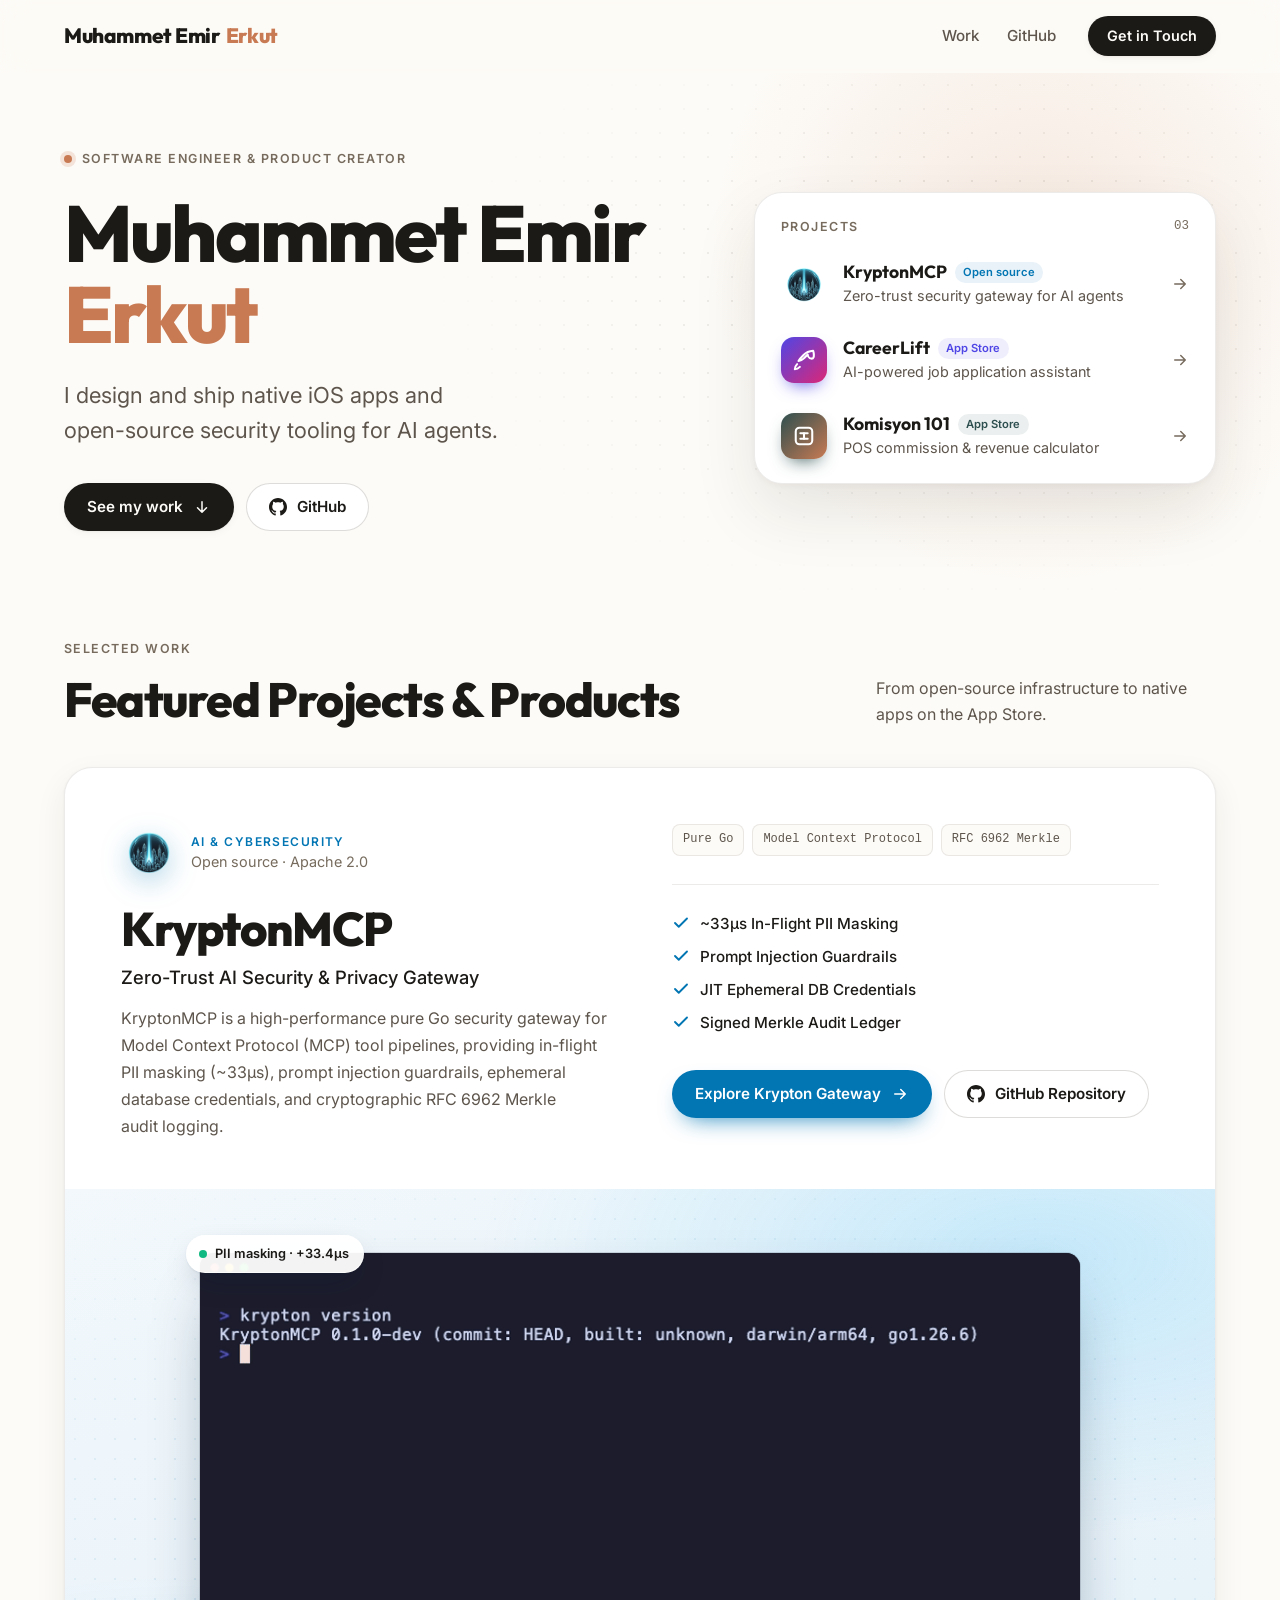
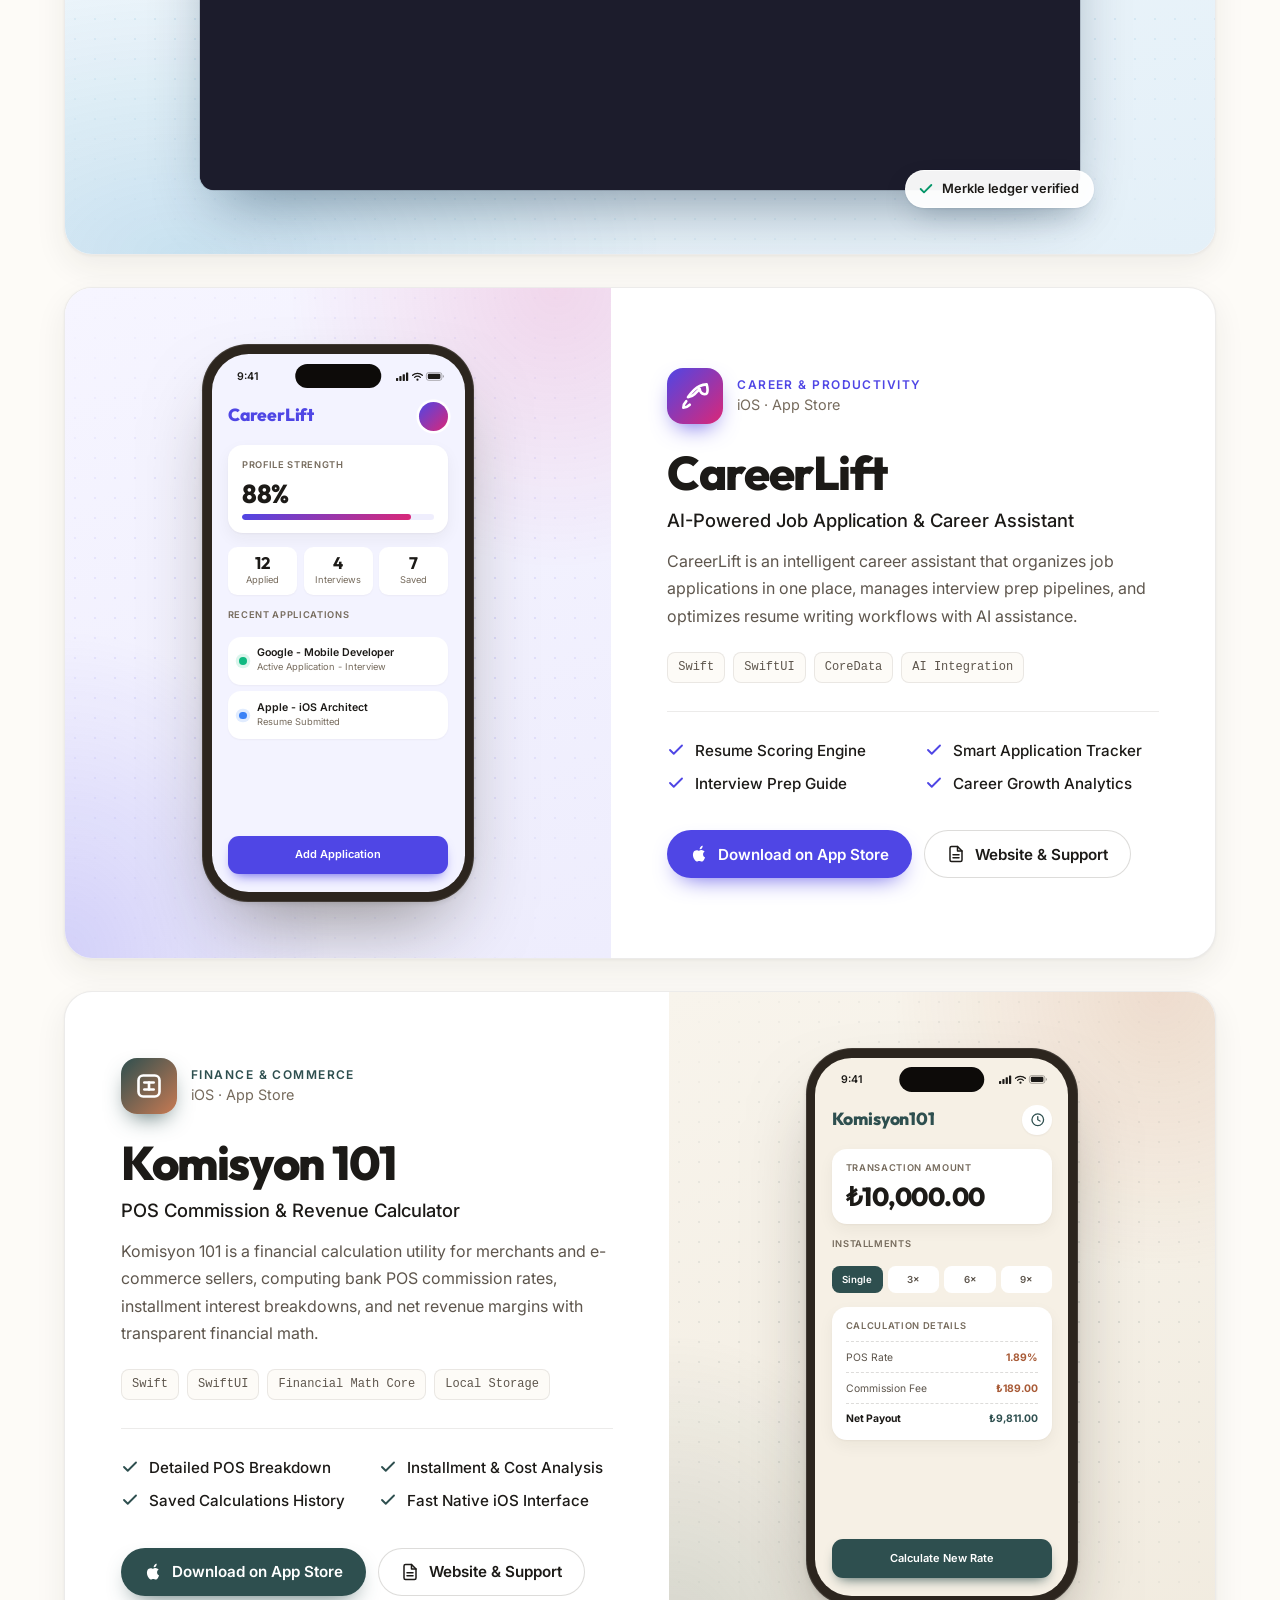
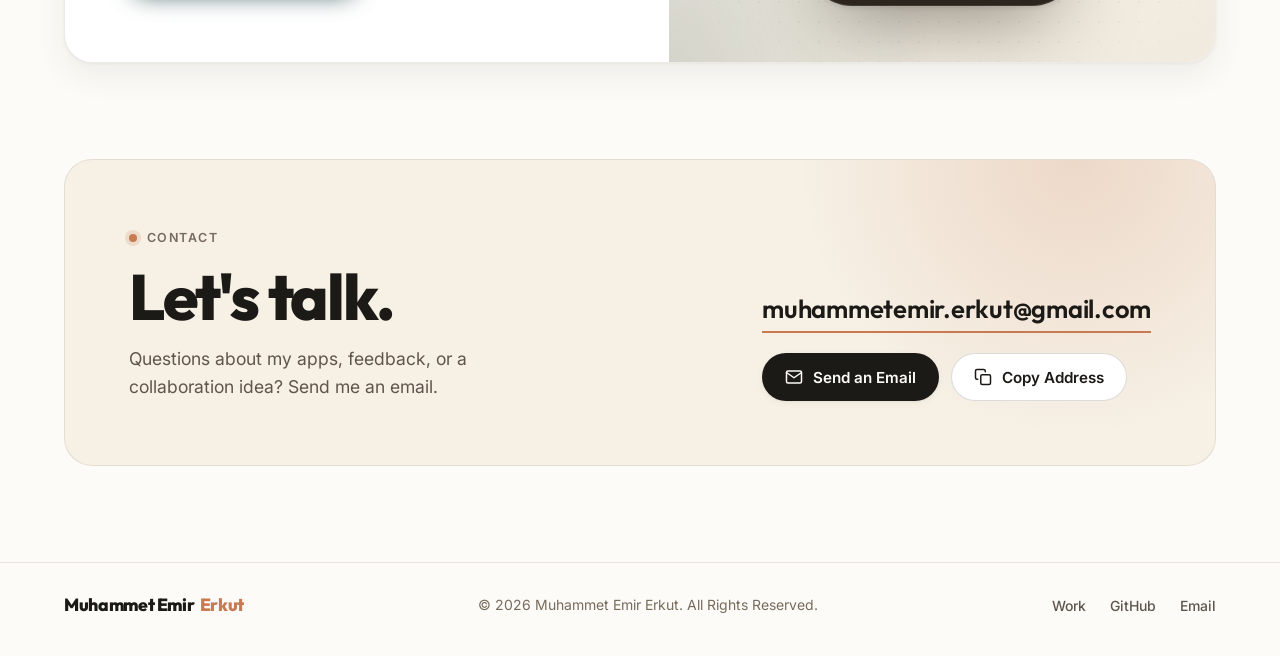
==== commit 0fe0fcf1: "feat: embed RabbitQA accessibility widget on all pages Co-Authored-By: Claude Opus 5.5 <noreply@anth" ====
--- a/index.html
+++ b/index.html
@@ -26,6 +26,7 @@
     <link rel="stylesheet"
         href="https://fonts.googleapis.com/css2?family=Inter:wght@400;500;600&family=Outfit:wght@600;700;800&display=swap">
     <link rel="stylesheet" href="style.css">
+    <script src="https://uat-api.rabbitqa.com/tmt/api/v1/public/accessibility-widget/widget.js" data-site-key="rqaw_yLH_Qbt3E3Tf-xtifSKQQNi_rFAO8Iab" defer></script>
 </head>
 
 <body>
